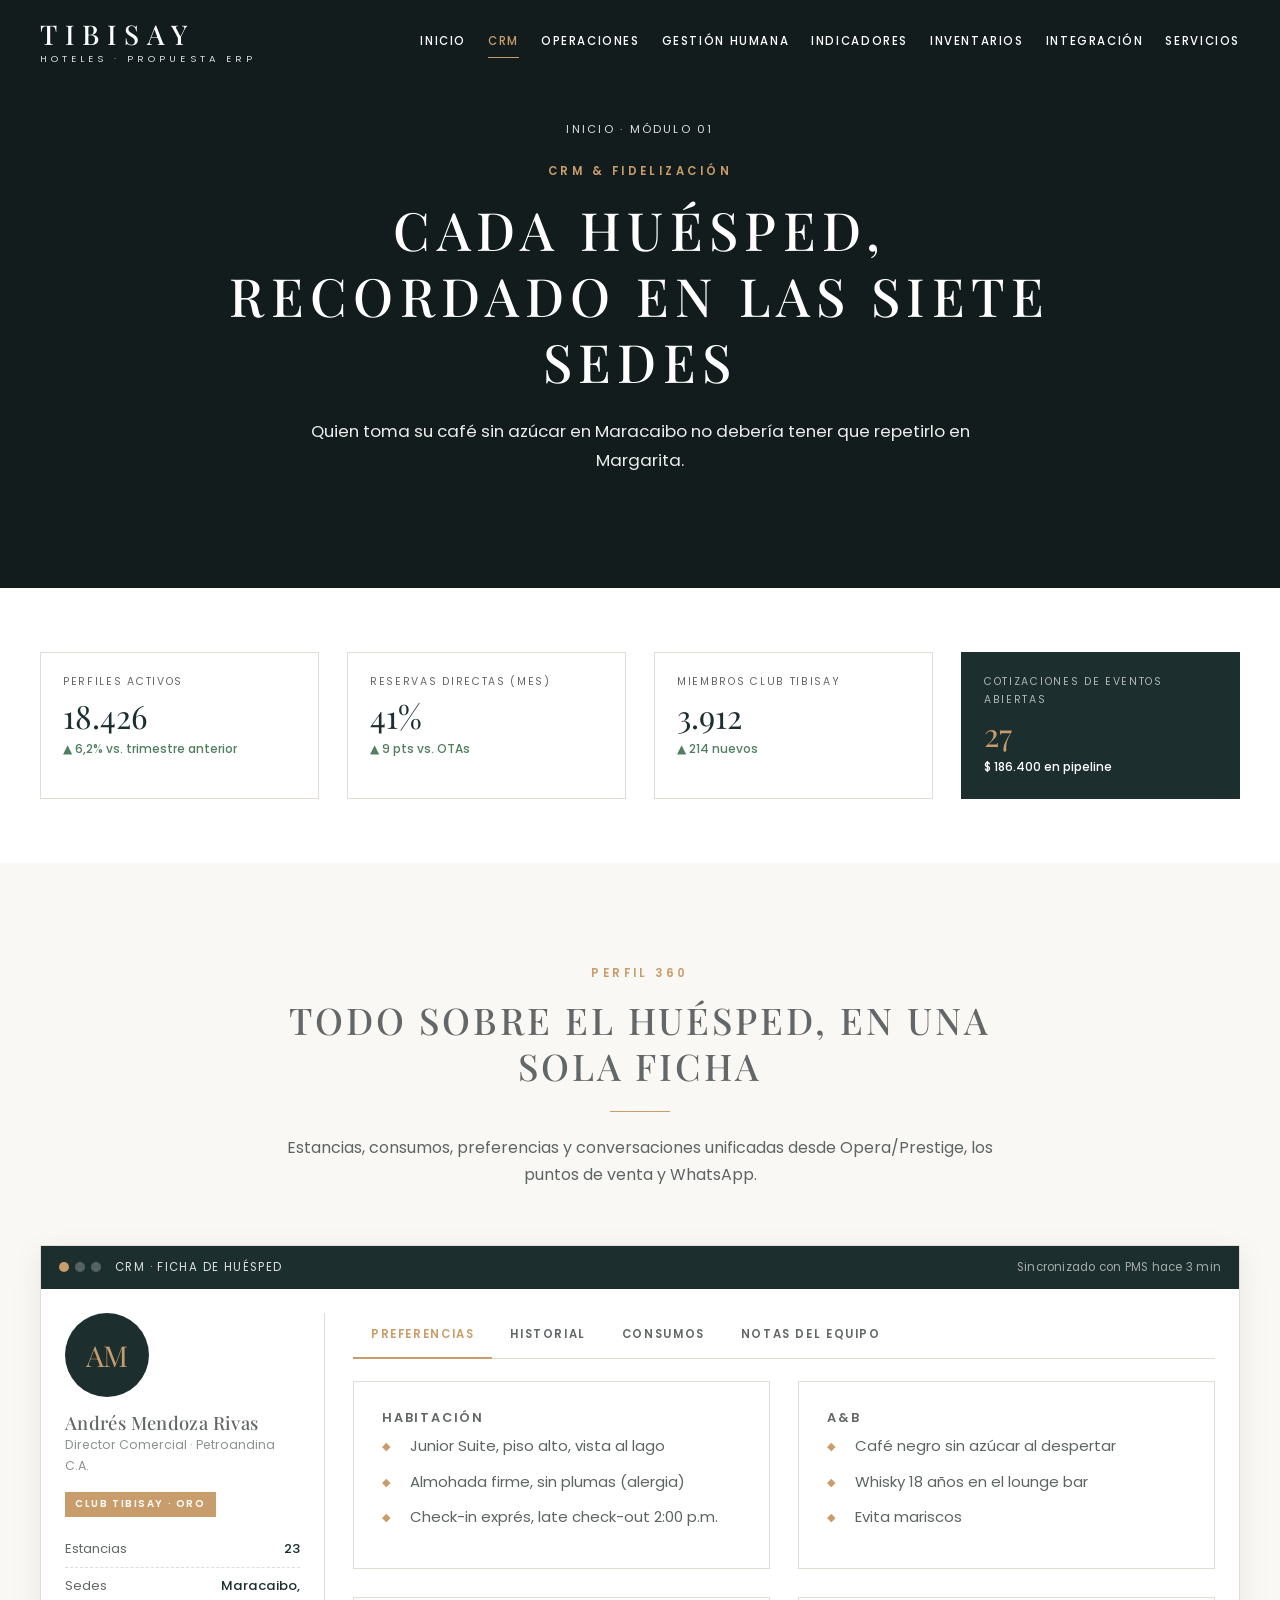
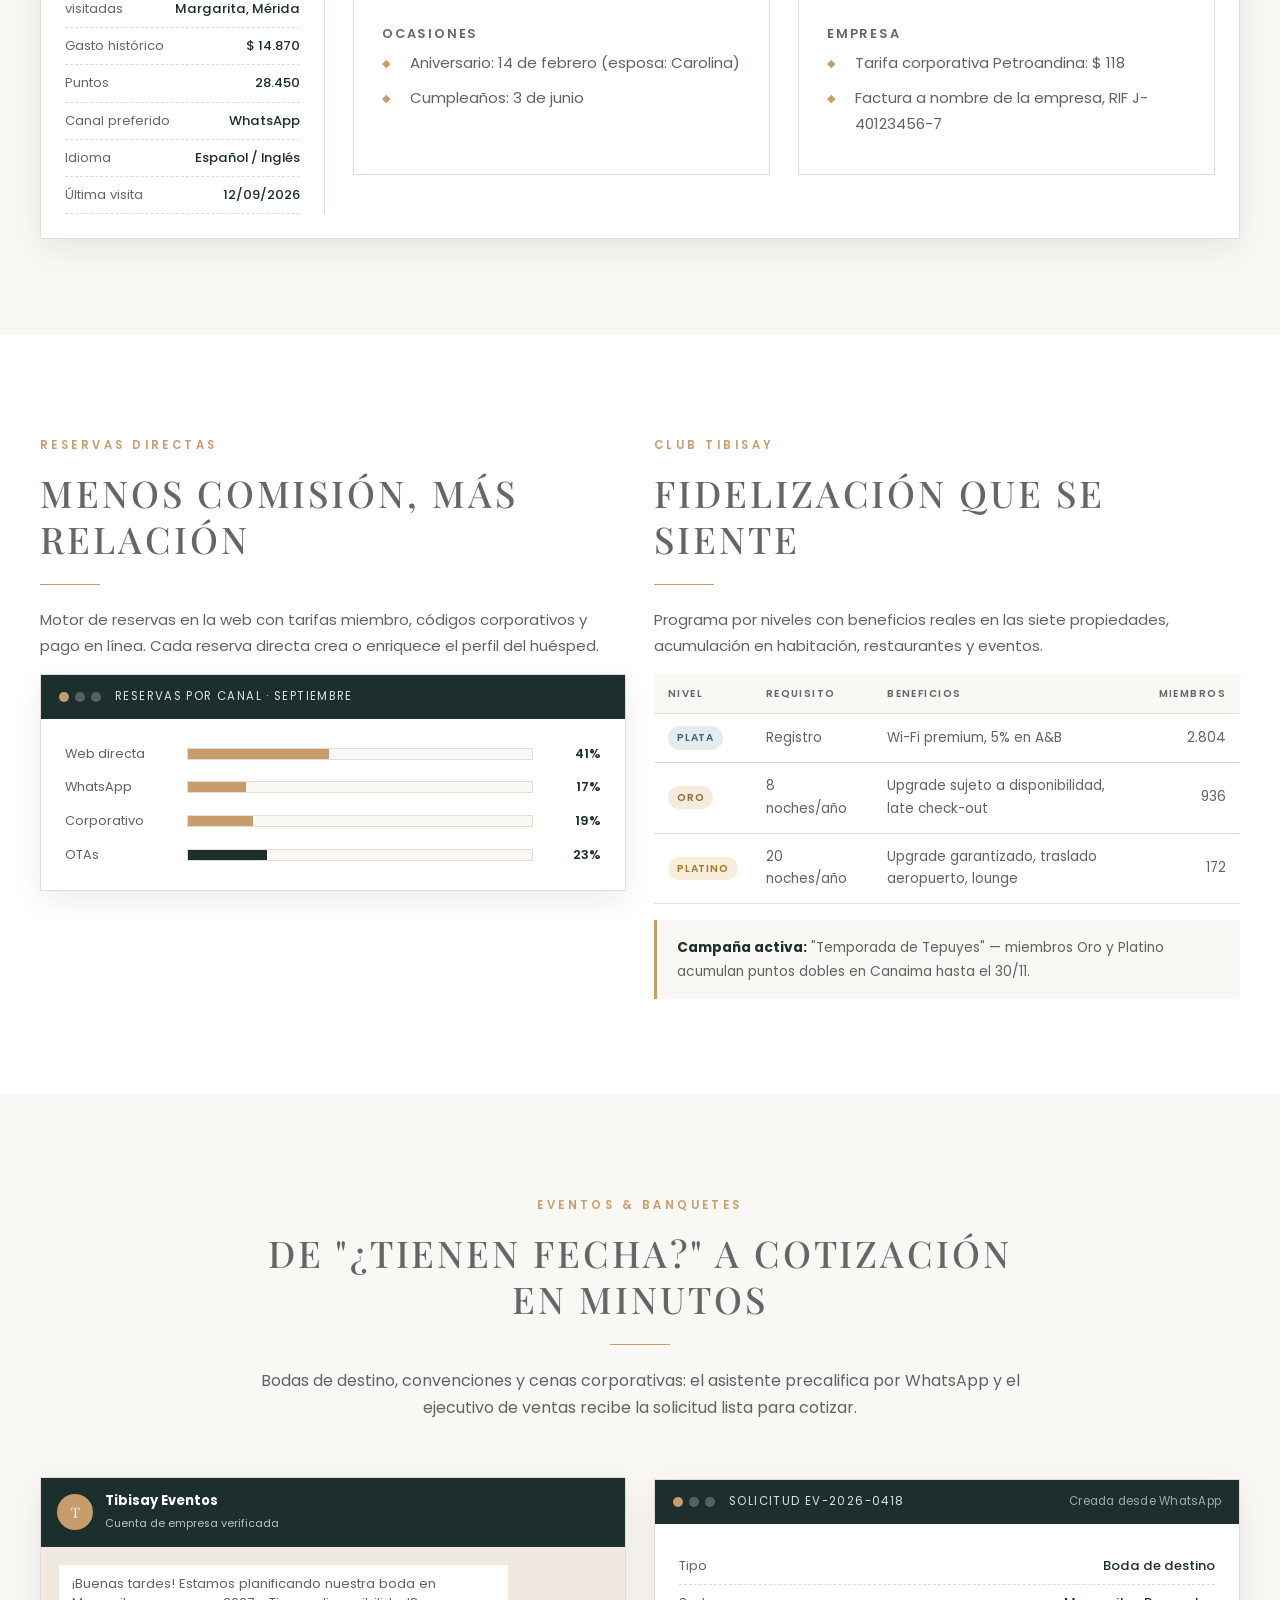
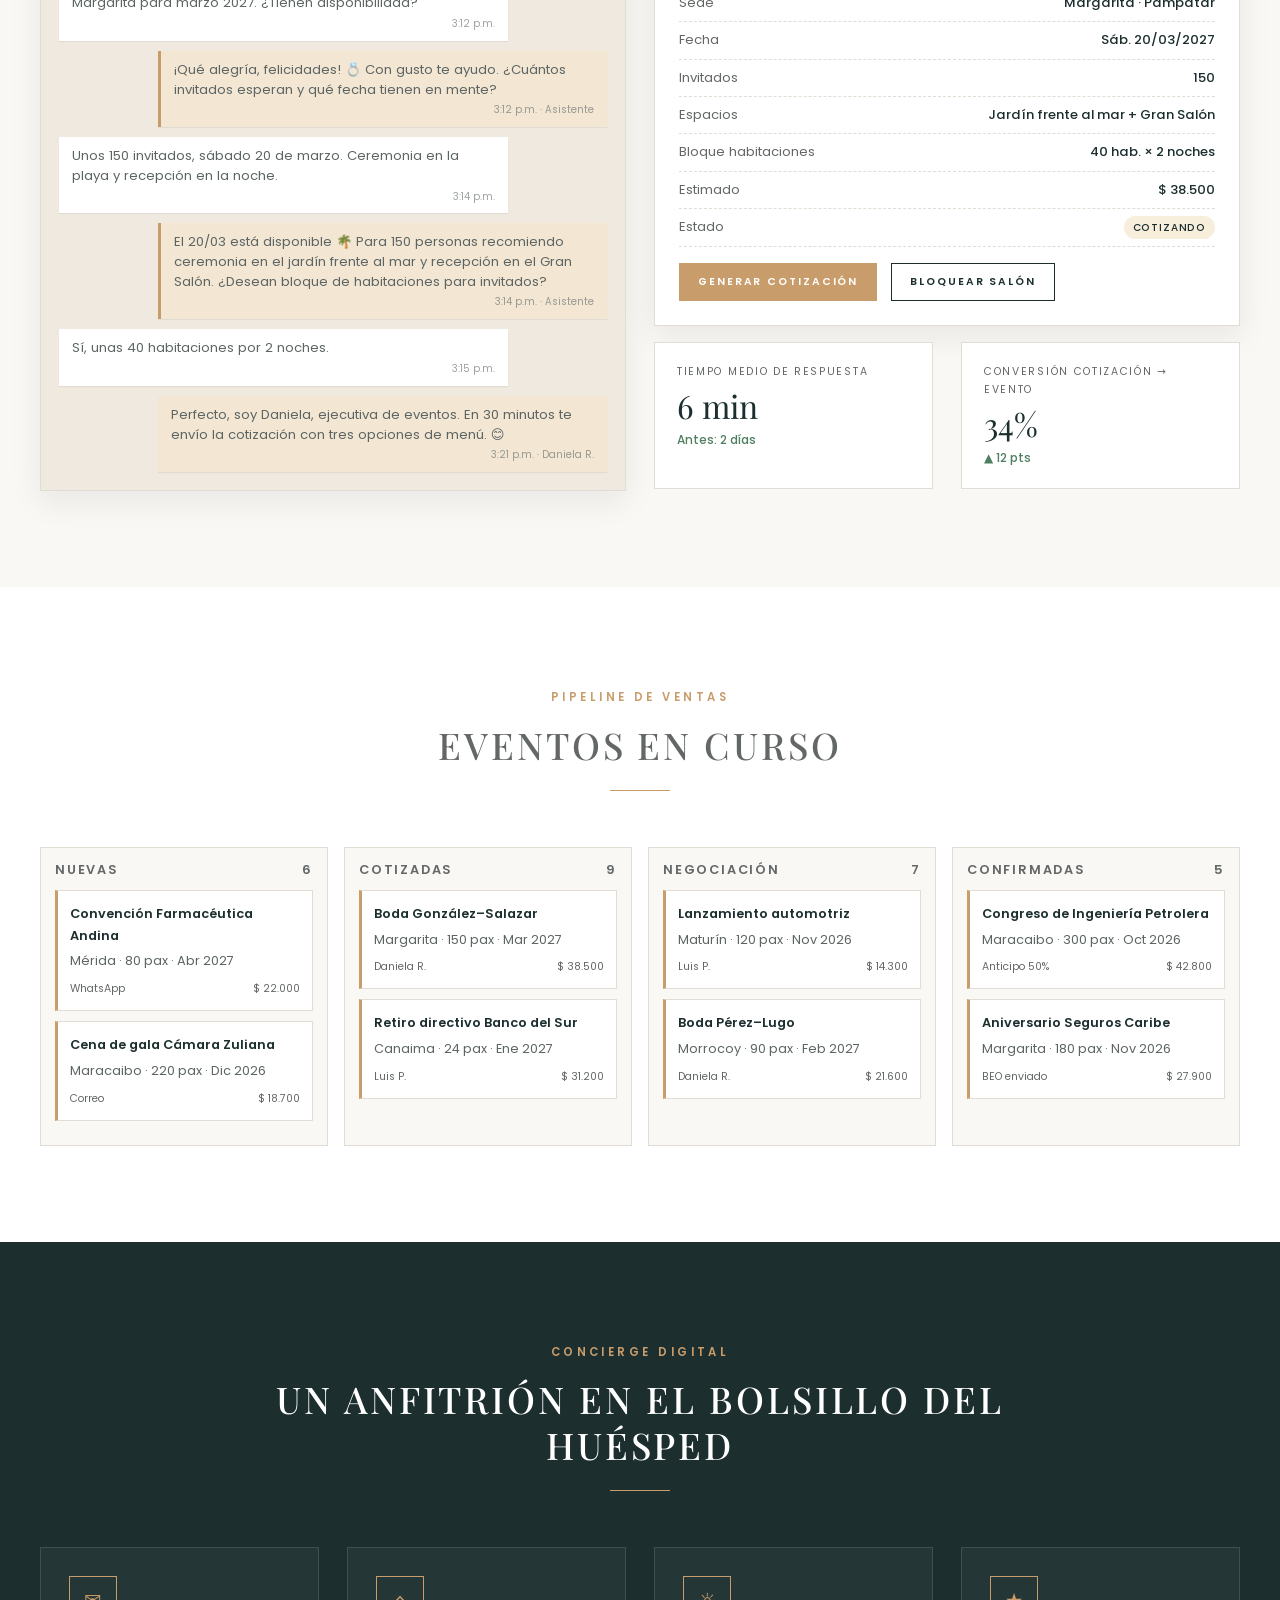
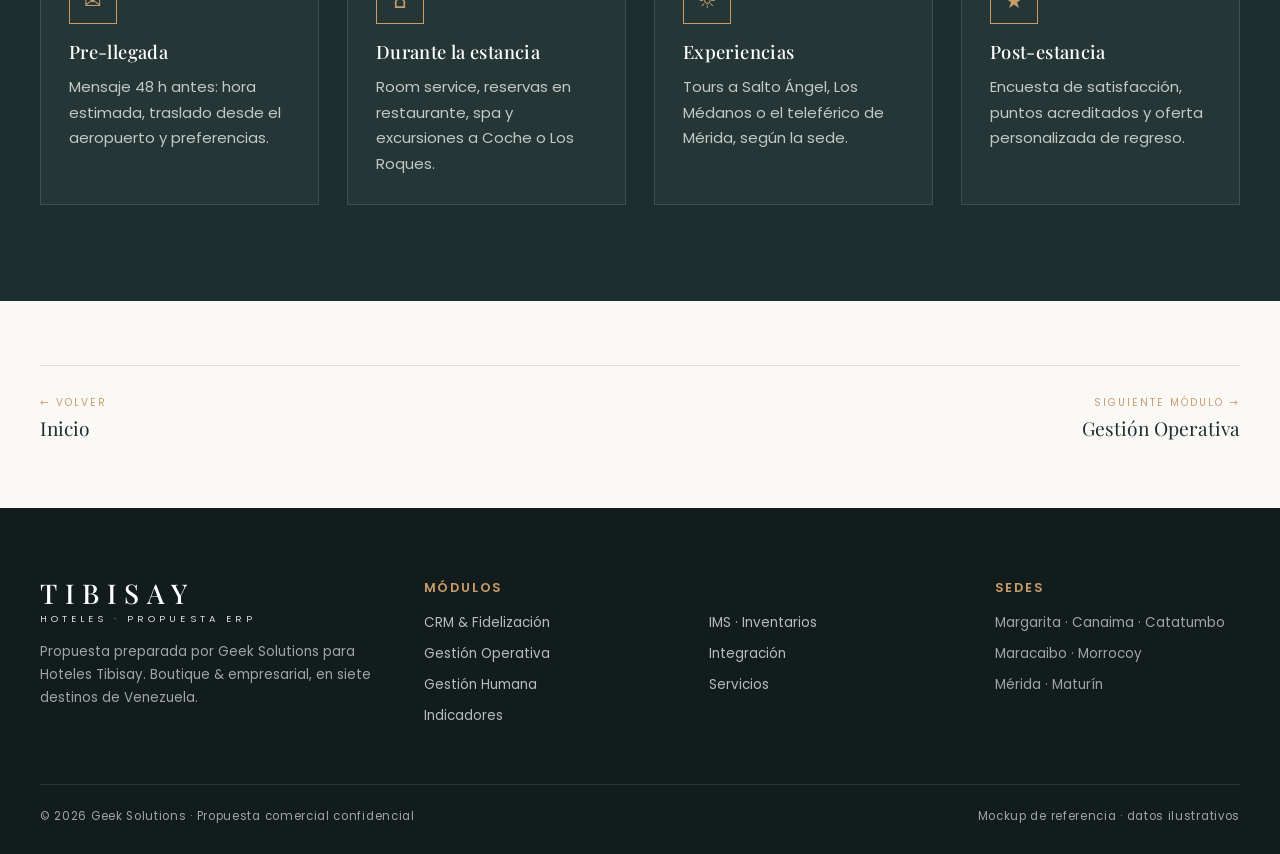
==== crm.html @ 4b33ba29 "Mockup base propuesta ERP Tibisay Co-Authored-By: Claude Opus 5.5 <noreply@anthropic.com> Claude-Ses" ====
<!DOCTYPE html>
<html lang="es">
<head>
  <meta charset="UTF-8">
  <meta name="viewport" content="width=device-width, initial-scale=1.0">
  <title>CRM &amp; Fidelización · Propuesta ERP Tibisay</title>
  <meta name="description" content="Módulo CRM: perfil 360 del huésped, reservas directas, Club Tibisay, concierge digital y cotización de eventos por WhatsApp.">
  <link rel="preconnect" href="https://fonts.googleapis.com">
  <link rel="preconnect" href="https://fonts.gstatic.com" crossorigin>
  <link href="https://fonts.googleapis.com/css2?family=Playfair+Display:wght@400;500;600&family=Poppins:wght@300;400;500;600&display=swap" rel="stylesheet">
  <link rel="stylesheet" href="css/estilos.css">
</head>
<body>

<!-- ============ HEADER (igual en todas las páginas) ============ -->
<header class="header">
  <div class="container">
    <a href="index.html" class="logo"><strong>TIBISAY</strong><span>Hoteles · Propuesta ERP</span></a>
    <nav class="nav" aria-label="Módulos">
      <a href="index.html">Inicio</a>
      <a href="crm.html">CRM</a>
      <a href="operaciones.html">Operaciones</a>
      <a href="rrhh.html">Gestión Humana</a>
      <a href="indicadores.html">Indicadores</a>
      <a href="inventarios.html">Inventarios</a>
      <a href="integracion.html">Integración</a>
      <a href="servicios.html">Servicios</a>
    </nav>
    <button class="menu-toggle" aria-label="Abrir menú" aria-expanded="false"><span></span><span></span><span></span></button>
  </div>
</header>

<!-- ============ HERO ============ -->
<section class="hero hero--page" style="background-image:url('https://images.unsplash.com/photo-1511795409834-ef04bbd61622?auto=format&fit=crop&w=2000&q=80')">
  <div class="hero__content">
    <div class="breadcrumb"><a href="index.html">Inicio</a> · Módulo 01</div>
    <span class="eyebrow">CRM &amp; Fidelización</span>
    <h1>Cada huésped, recordado en las siete sedes</h1>
    <p>Quien toma su café sin azúcar en Maracaibo no debería tener que repetirlo en Margarita.</p>
  </div>
</section>

<!-- ============ RESUMEN KPI ============ -->
<section class="section section--white section--tight">
  <div class="container grid grid-4">
    <div class="kpi"><div class="kpi__label">Perfiles activos</div><div class="kpi__value">18.426</div><div class="kpi__delta up">▲ 6,2% vs. trimestre anterior</div></div>
    <div class="kpi"><div class="kpi__label">Reservas directas (mes)</div><div class="kpi__value">41%</div><div class="kpi__delta up">▲ 9 pts vs. OTAs</div></div>
    <div class="kpi"><div class="kpi__label">Miembros Club Tibisay</div><div class="kpi__value">3.912</div><div class="kpi__delta up">▲ 214 nuevos</div></div>
    <div class="kpi kpi--dark"><div class="kpi__label">Cotizaciones de eventos abiertas</div><div class="kpi__value">27</div><div class="kpi__delta" style="color:#fff">$ 186.400 en pipeline</div></div>
  </div>
</section>

<!-- ============ PERFIL 360 ============ -->
<section class="section section--cream">
  <div class="container">
    <div class="section-head">
      <span class="eyebrow">Perfil 360</span>
      <h2>Todo sobre el huésped, en una sola ficha</h2>
      <hr class="divider">
      <p>Estancias, consumos, preferencias y conversaciones unificadas desde Opera/Prestige, los puntos de venta y WhatsApp.</p>
    </div>

    <div class="mock">
      <div class="mock__bar"><span class="mock__dots"><i></i><i></i><i></i></span> CRM · Ficha de huésped <span class="mock__meta">Sincronizado con PMS hace 3 min</span></div>
      <div class="mock__body profile">
        <aside class="profile__side">
          <div class="avatar">AM</div>
          <h3 class="mb-0">Andrés Mendoza Rivas</h3>
          <p class="small muted">Director Comercial · Petroandina C.A.</p>
          <span class="tag">Club Tibisay · Oro</span>
          <ul class="meta-list">
            <li><span>Estancias</span><span>23</span></li>
            <li><span>Sedes visitadas</span><span>Maracaibo, Margarita, Mérida</span></li>
            <li><span>Gasto histórico</span><span>$ 14.870</span></li>
            <li><span>Puntos</span><span>28.450</span></li>
            <li><span>Canal preferido</span><span>WhatsApp</span></li>
            <li><span>Idioma</span><span>Español / Inglés</span></li>
            <li><span>Última visita</span><span>12/09/2026</span></li>
          </ul>
        </aside>
        <div data-tabs>
          <div class="tabs">
            <button class="tab active" data-tab="pref">Preferencias</button>
            <button class="tab" data-tab="hist">Historial</button>
            <button class="tab" data-tab="consumo">Consumos</button>
            <button class="tab" data-tab="notas">Notas del equipo</button>
          </div>
          <div class="tab-panel active" data-panel="pref">
            <div class="grid grid-2">
              <div class="card"><h4>Habitación</h4><ul class="check-list mb-0"><li>Junior Suite, piso alto, vista al lago</li><li>Almohada firme, sin plumas (alergia)</li><li>Check-in exprés, late check-out 2:00 p.m.</li></ul></div>
              <div class="card"><h4>A&amp;B</h4><ul class="check-list mb-0"><li>Café negro sin azúcar al despertar</li><li>Whisky 18 años en el lounge bar</li><li>Evita mariscos</li></ul></div>
              <div class="card"><h4>Ocasiones</h4><ul class="check-list mb-0"><li>Aniversario: 14 de febrero (esposa: Carolina)</li><li>Cumpleaños: 3 de junio</li></ul></div>
              <div class="card"><h4>Empresa</h4><ul class="check-list mb-0"><li>Tarifa corporativa Petroandina: $ 118</li><li>Factura a nombre de la empresa, RIF J-40123456-7</li></ul></div>
            </div>
          </div>
          <div class="tab-panel" data-panel="hist">
            <ul class="timeline">
              <li><time>12/09/2026 · Maracaibo</time>3 noches, Junior Suite · Reunión de directorio en Sala Catatumbo · $ 612</li>
              <li><time>18/07/2026 · Margarita</time>5 noches, Suite Vista Mar con Carolina · Cena en restaurante · $ 1.940</li>
              <li><time>02/05/2026 · Mérida</time>2 noches, Superior · Conferencia regional · $ 348</li>
              <li><time>14/02/2026 · Margarita</time>Aniversario · Upgrade cortesía a Suite · Botella de espumante · $ 1.120</li>
            </ul>
          </div>
          <div class="tab-panel" data-panel="consumo">
            <div class="bars">
              <div class="bar"><span>Habitación</span><div class="bar__track"><div class="bar__fill" style="width:78%"></div></div><span class="bar__val">$ 9.840</span></div>
              <div class="bar"><span>Restaurante</span><div class="bar__track"><div class="bar__fill" style="width:32%"></div></div><span class="bar__val">$ 2.610</span></div>
              <div class="bar"><span>Lounge bar</span><div class="bar__track"><div class="bar__fill" style="width:18%"></div></div><span class="bar__val">$ 1.480</span></div>
              <div class="bar"><span>Eventos</span><div class="bar__track"><div class="bar__fill bar__fill--dark" style="width:11%"></div></div><span class="bar__val">$ 940</span></div>
            </div>
          </div>
          <div class="tab-panel" data-panel="notas">
            <div class="note mb-0"><strong>Recepción Maracaibo · M. Urdaneta:</strong> Prefiere que no lo llamen a la habitación; todo por WhatsApp. Suele llegar tarde desde el aeropuerto La Chinita.</div>
            <div class="note mt-1"><strong>A&amp;B Margarita · J. Marcano:</strong> Celebra aniversario en febrero. Ofrecer mesa en terraza con vista al mar.</div>
          </div>
        </div>
      </div>
    </div>
  </div>
</section>

<!-- ============ RESERVAS DIRECTAS + FIDELIZACIÓN ============ -->
<section class="section section--white">
  <div class="container grid grid-2">
    <div>
      <span class="eyebrow">Reservas directas</span>
      <h2>Menos comisión, más relación</h2>
      <hr class="divider" style="margin-left:0">
      <p>Motor de reservas en la web con tarifas miembro, códigos corporativos y pago en línea. Cada reserva directa crea o enriquece el perfil del huésped.</p>
      <div class="mock mt-1">
        <div class="mock__bar"><span class="mock__dots"><i></i><i></i><i></i></span> Reservas por canal · Septiembre</div>
        <div class="mock__body">
          <div class="bars">
            <div class="bar"><span>Web directa</span><div class="bar__track"><div class="bar__fill" style="width:41%"></div></div><span class="bar__val">41%</span></div>
            <div class="bar"><span>WhatsApp</span><div class="bar__track"><div class="bar__fill" style="width:17%"></div></div><span class="bar__val">17%</span></div>
            <div class="bar"><span>Corporativo</span><div class="bar__track"><div class="bar__fill" style="width:19%"></div></div><span class="bar__val">19%</span></div>
            <div class="bar"><span>OTAs</span><div class="bar__track"><div class="bar__fill bar__fill--dark" style="width:23%"></div></div><span class="bar__val">23%</span></div>
          </div>
        </div>
      </div>
    </div>
    <div>
      <span class="eyebrow">Club Tibisay</span>
      <h2>Fidelización que se siente</h2>
      <hr class="divider" style="margin-left:0">
      <p>Programa por niveles con beneficios reales en las siete propiedades, acumulación en habitación, restaurantes y eventos.</p>
      <div class="table-wrap mt-1">
        <table class="table">
          <thead><tr><th>Nivel</th><th>Requisito</th><th>Beneficios</th><th class="num">Miembros</th></tr></thead>
          <tbody>
            <tr><td><span class="badge badge--info">Plata</span></td><td>Registro</td><td>Wi-Fi premium, 5% en A&amp;B</td><td class="num">2.804</td></tr>
            <tr><td><span class="badge badge--gold">Oro</span></td><td>8 noches/año</td><td>Upgrade sujeto a disponibilidad, late check-out</td><td class="num">936</td></tr>
            <tr><td><span class="badge badge--warn">Platino</span></td><td>20 noches/año</td><td>Upgrade garantizado, traslado aeropuerto, lounge</td><td class="num">172</td></tr>
          </tbody>
        </table>
      </div>
      <div class="note mt-1"><strong>Campaña activa:</strong> "Temporada de Tepuyes" — miembros Oro y Platino acumulan puntos dobles en Canaima hasta el 30/11.</div>
    </div>
  </div>
</section>

<!-- ============ EVENTOS POR WHATSAPP ============ -->
<section class="section section--cream">
  <div class="container">
    <div class="section-head">
      <span class="eyebrow">Eventos &amp; banquetes</span>
      <h2>De "¿tienen fecha?" a cotización en minutos</h2>
      <hr class="divider">
      <p>Bodas de destino, convenciones y cenas corporativas: el asistente precalifica por WhatsApp y el ejecutivo de ventas recibe la solicitud lista para cotizar.</p>
    </div>
    <div class="grid grid-2 align-center">
      <div class="mock">
        <div class="chat__head"><div class="avatar">T</div><div><b>Tibisay Eventos</b><small>Cuenta de empresa verificada</small></div></div>
        <div class="chat">
          <div class="msg">¡Buenas tardes! Estamos planificando nuestra boda en Margarita para marzo 2027. ¿Tienen disponibilidad?<small>3:12 p.m.</small></div>
          <div class="msg msg--out msg--bot">¡Qué alegría, felicidades! 💍 Con gusto te ayudo. ¿Cuántos invitados esperan y qué fecha tienen en mente?<small>3:12 p.m. · Asistente</small></div>
          <div class="msg">Unos 150 invitados, sábado 20 de marzo. Ceremonia en la playa y recepción en la noche.<small>3:14 p.m.</small></div>
          <div class="msg msg--out msg--bot">El 20/03 está disponible 🌴 Para 150 personas recomiendo ceremonia en el jardín frente al mar y recepción en el Gran Salón. ¿Desean bloque de habitaciones para invitados?<small>3:14 p.m. · Asistente</small></div>
          <div class="msg">Sí, unas 40 habitaciones por 2 noches.<small>3:15 p.m.</small></div>
          <div class="msg msg--out">Perfecto, soy Daniela, ejecutiva de eventos. En 30 minutos te envío la cotización con tres opciones de menú. 😊<small>3:21 p.m. · Daniela R.</small></div>
        </div>
      </div>
      <div>
        <div class="mock">
          <div class="mock__bar"><span class="mock__dots"><i></i><i></i><i></i></span> Solicitud EV-2026-0418 <span class="mock__meta">Creada desde WhatsApp</span></div>
          <div class="mock__body">
            <ul class="meta-list mt-0">
              <li><span>Tipo</span><span>Boda de destino</span></li>
              <li><span>Sede</span><span>Margarita · Pampatar</span></li>
              <li><span>Fecha</span><span>Sáb. 20/03/2027</span></li>
              <li><span>Invitados</span><span>150</span></li>
              <li><span>Espacios</span><span>Jardín frente al mar + Gran Salón</span></li>
              <li><span>Bloque habitaciones</span><span>40 hab. × 2 noches</span></li>
              <li><span>Estimado</span><span>$ 38.500</span></li>
              <li><span>Estado</span><span><span class="badge badge--warn">Cotizando</span></span></li>
            </ul>
            <div class="btn-row mt-1"><span class="btn btn--sm">Generar cotización</span><span class="btn btn--sm btn--dark">Bloquear salón</span></div>
          </div>
        </div>
        <div class="grid grid-2 mt-1">
          <div class="kpi"><div class="kpi__label">Tiempo medio de respuesta</div><div class="kpi__value">6 min</div><div class="kpi__delta up">Antes: 2 días</div></div>
          <div class="kpi"><div class="kpi__label">Conversión cotización → evento</div><div class="kpi__value">34%</div><div class="kpi__delta up">▲ 12 pts</div></div>
        </div>
      </div>
    </div>
  </div>
</section>

<!-- ============ PIPELINE ============ -->
<section class="section section--white">
  <div class="container">
    <div class="section-head">
      <span class="eyebrow">Pipeline de ventas</span>
      <h2>Eventos en curso</h2>
      <hr class="divider">
    </div>
    <div class="kanban">
      <div class="kanban__col">
        <h4>Nuevas <span>6</span></h4>
        <div class="kanban__card"><strong>Convención Farmacéutica Andina</strong>Mérida · 80 pax · Abr 2027<small><span>WhatsApp</span><span>$ 22.000</span></small></div>
        <div class="kanban__card"><strong>Cena de gala Cámara Zuliana</strong>Maracaibo · 220 pax · Dic 2026<small><span>Correo</span><span>$ 18.700</span></small></div>
      </div>
      <div class="kanban__col">
        <h4>Cotizadas <span>9</span></h4>
        <div class="kanban__card"><strong>Boda González–Salazar</strong>Margarita · 150 pax · Mar 2027<small><span>Daniela R.</span><span>$ 38.500</span></small></div>
        <div class="kanban__card"><strong>Retiro directivo Banco del Sur</strong>Canaima · 24 pax · Ene 2027<small><span>Luis P.</span><span>$ 31.200</span></small></div>
      </div>
      <div class="kanban__col">
        <h4>Negociación <span>7</span></h4>
        <div class="kanban__card"><strong>Lanzamiento automotriz</strong>Maturín · 120 pax · Nov 2026<small><span>Luis P.</span><span>$ 14.300</span></small></div>
        <div class="kanban__card"><strong>Boda Pérez–Lugo</strong>Morrocoy · 90 pax · Feb 2027<small><span>Daniela R.</span><span>$ 21.600</span></small></div>
      </div>
      <div class="kanban__col">
        <h4>Confirmadas <span>5</span></h4>
        <div class="kanban__card"><strong>Congreso de Ingeniería Petrolera</strong>Maracaibo · 300 pax · Oct 2026<small><span>Anticipo 50%</span><span>$ 42.800</span></small></div>
        <div class="kanban__card"><strong>Aniversario Seguros Caribe</strong>Margarita · 180 pax · Nov 2026<small><span>BEO enviado</span><span>$ 27.900</span></small></div>
      </div>
    </div>
  </div>
</section>

<!-- ============ CONCIERGE DIGITAL ============ -->
<section class="section section--dark">
  <div class="container">
    <div class="section-head">
      <span class="eyebrow">Concierge digital</span>
      <h2>Un anfitrión en el bolsillo del huésped</h2>
      <hr class="divider">
    </div>
    <div class="grid grid-4">
      <div class="card"><div class="card__icon">✉</div><h3>Pre-llegada</h3><p>Mensaje 48 h antes: hora estimada, traslado desde el aeropuerto y preferencias.</p></div>
      <div class="card"><div class="card__icon">⌂</div><h3>Durante la estancia</h3><p>Room service, reservas en restaurante, spa y excursiones a Coche o Los Roques.</p></div>
      <div class="card"><div class="card__icon">☼</div><h3>Experiencias</h3><p>Tours a Salto Ángel, Los Médanos o el teleférico de Mérida, según la sede.</p></div>
      <div class="card"><div class="card__icon">★</div><h3>Post-estancia</h3><p>Encuesta de satisfacción, puntos acreditados y oferta personalizada de regreso.</p></div>
    </div>
  </div>
</section>

<section class="section section--tight">
  <div class="container module-nav">
    <a href="index.html"><small>← Volver</small>Inicio</a>
    <a href="operaciones.html"><small>Siguiente módulo →</small>Gestión Operativa</a>
  </div>
</section>

<!-- ============ FOOTER (igual en todas las páginas) ============ -->
<footer class="footer">
  <div class="container">
    <div class="footer__grid">
      <div>
        <a href="index.html" class="logo"><strong>TIBISAY</strong><span>Hoteles · Propuesta ERP</span></a>
        <p>Propuesta preparada por Geek Solutions para Hoteles Tibisay. Boutique &amp; empresarial, en siete destinos de Venezuela.</p>
      </div>
      <div>
        <h4>Módulos</h4>
        <ul>
          <li><a href="crm.html">CRM &amp; Fidelización</a></li>
          <li><a href="operaciones.html">Gestión Operativa</a></li>
          <li><a href="rrhh.html">Gestión Humana</a></li>
          <li><a href="indicadores.html">Indicadores</a></li>
        </ul>
      </div>
      <div>
        <h4>&nbsp;</h4>
        <ul>
          <li><a href="inventarios.html">IMS · Inventarios</a></li>
          <li><a href="integracion.html">Integración</a></li>
          <li><a href="servicios.html">Servicios</a></li>
        </ul>
      </div>
      <div>
        <h4>Sedes</h4>
        <ul>
          <li>Margarita · Canaima · Catatumbo</li>
          <li>Maracaibo · Morrocoy</li>
          <li>Mérida · Maturín</li>
        </ul>
      </div>
    </div>
    <div class="footer__bottom">
      <span>© 2026 Geek Solutions · Propuesta comercial confidencial</span>
      <span>Mockup de referencia · datos ilustrativos</span>
    </div>
  </div>
</footer>

<script src="js/main.js"></script>
</body>
</html>
---- css/estilos.css ----
/* ==========================================================================
   Propuesta ERP Tibisay Hoteles — estilos compartidos
   Look & feel basado en tibisayhoteles.com
   Para personalizar colores o tipografías, edita solo las variables de :root
   ========================================================================== */

:root {
  /* Paleta Tibisay */
  --dorado: #c99d6b;
  --dorado-hover: #b8925a;
  --dorado-apagado: #8f6b3a;
  --petroleo: #1c2e2e;
  --petroleo-oscuro: #121c1c;
  --texto: #5c6564;
  --titulos: #646768;
  --crema: #faf8f5;
  --fondo: #faf9f6;
  --navbar: #fff9f0;
  --borde: #e2ddd4;
  --blanco: #ffffff;

  /* Estados (tonos cálidos, coherentes con la paleta) */
  --ok: #4f7f5f;
  --ok-bg: #e7f0e9;
  --warn: #a8771f;
  --warn-bg: #f7eedc;
  --alerta: #a4483a;
  --alerta-bg: #f6e3df;
  --info: #3f6470;
  --info-bg: #e3edef;

  /* Tipografías */
  --f-cuerpo: "Poppins", system-ui, sans-serif;
  --f-titulo: "Playfair Display", Georgia, serif;

  --radio: 4px;
  --sombra: 0 10px 30px rgba(18, 28, 28, 0.08);
  --ancho: 1200px;
  --header-h: 84px;
}

*,
*::before,
*::after { box-sizing: border-box; }

html { scroll-behavior: smooth; }

body {
  margin: 0;
  font-family: var(--f-cuerpo);
  font-size: 15px;
  line-height: 1.7;
  color: var(--texto);
  background: var(--fondo);
  -webkit-font-smoothing: antialiased;
}

img { max-width: 100%; display: block; }
a { color: var(--dorado); text-decoration: none; transition: color .2s; }
a:hover { color: var(--dorado-hover); }

h1, h2, h3, h4 {
  color: var(--titulos);
  font-weight: 500;
  line-height: 1.25;
  margin: 0 0 .6em;
}
h1, h2 {
  font-family: var(--f-titulo);
  text-transform: uppercase;
  letter-spacing: .08em;
}
h2 { font-size: clamp(1.6rem, 3vw, 2.3rem); }
h3 { font-size: 1.15rem; font-family: var(--f-titulo); letter-spacing: .02em; }
h4 { font-size: .8rem; text-transform: uppercase; letter-spacing: .14em; font-weight: 600; }
p { margin: 0 0 1em; }

.container { width: min(var(--ancho), 100% - 40px); margin-inline: auto; }

/* --------------------------------------------------------------------------
   Header fijo: transparente sobre el hero, crema al hacer scroll
   -------------------------------------------------------------------------- */
.header {
  position: fixed;
  inset: 0 0 auto 0;
  z-index: 100;
  height: var(--header-h);
  display: flex;
  align-items: center;
  background: transparent;
  transition: background .35s, box-shadow .35s, height .35s;
}
.header.scrolled,
.header.nav-open {
  background: var(--navbar);
  box-shadow: 0 2px 20px rgba(18, 28, 28, .08);
  height: 70px;
}
.header .container { display: flex; align-items: center; justify-content: space-between; gap: 24px; }

.logo { display: flex; flex-direction: column; line-height: 1; color: var(--blanco); }
.logo strong {
  font-family: var(--f-titulo);
  font-size: 1.7rem;
  font-weight: 500;
  letter-spacing: .28em;
}
.logo span { font-size: .6rem; letter-spacing: .42em; text-transform: uppercase; margin-top: 6px; opacity: .85; }
.header.scrolled .logo,
.header.nav-open .logo { color: var(--petroleo); }
.logo:hover { color: var(--dorado); }

.nav { display: flex; align-items: center; gap: 22px; }
.nav a {
  color: var(--blanco);
  font-size: .72rem;
  font-weight: 500;
  letter-spacing: .14em;
  text-transform: uppercase;
  padding: 6px 0;
  border-bottom: 1px solid transparent;
}
.nav a:hover,
.nav a.active { color: var(--dorado); border-bottom-color: var(--dorado); }
.header.scrolled .nav a,
.header.nav-open .nav a { color: var(--petroleo); }
.header.scrolled .nav a:hover,
.header.scrolled .nav a.active { color: var(--dorado); }

.menu-toggle {
  display: none;
  background: none;
  border: 0;
  width: 40px;
  height: 40px;
  cursor: pointer;
  padding: 8px;
}
.menu-toggle span {
  display: block;
  height: 2px;
  background: var(--blanco);
  margin: 6px 0;
  transition: transform .3s, opacity .3s;
}
.header.scrolled .menu-toggle span,
.header.nav-open .menu-toggle span { background: var(--petroleo); }
.header.nav-open .menu-toggle span:nth-child(1) { transform: translateY(8px) rotate(45deg); }
.header.nav-open .menu-toggle span:nth-child(2) { opacity: 0; }
.header.nav-open .menu-toggle span:nth-child(3) { transform: translateY(-8px) rotate(-45deg); }

/* --------------------------------------------------------------------------
   Botones y etiquetas
   -------------------------------------------------------------------------- */
.btn {
  display: inline-block;
  background: var(--dorado);
  color: var(--blanco);
  font-family: var(--f-cuerpo);
  font-size: .75rem;
  font-weight: 600;
  letter-spacing: .18em;
  text-transform: uppercase;
  padding: 15px 34px;
  border: 1px solid var(--dorado);
  border-radius: 0;
  cursor: pointer;
  transition: background .25s, border-color .25s, color .25s;
}
.btn:hover { background: var(--dorado-hover); border-color: var(--dorado-hover); color: var(--blanco); }
.btn--outline { background: transparent; color: var(--blanco); border-color: var(--blanco); }
.btn--outline:hover { background: var(--blanco); color: var(--petroleo); border-color: var(--blanco); }
.btn--dark { background: transparent; color: var(--petroleo); border-color: var(--petroleo); }
.btn--dark:hover { background: var(--petroleo); color: var(--blanco); border-color: var(--petroleo); }
.btn--sm { padding: 9px 18px; font-size: .66rem; }
.btn-row { display: flex; flex-wrap: wrap; gap: 14px; }

.eyebrow {
  display: inline-block;
  color: var(--dorado);
  font-size: .72rem;
  font-weight: 600;
  letter-spacing: .3em;
  text-transform: uppercase;
  margin-bottom: 14px;
}

.tag {
  display: inline-block;
  background: var(--dorado);
  color: var(--blanco);
  font-size: .62rem;
  font-weight: 600;
  letter-spacing: .16em;
  text-transform: uppercase;
  padding: 4px 10px;
}
.tag--outline { background: transparent; color: var(--dorado); border: 1px solid var(--dorado); }

/* --------------------------------------------------------------------------
   Hero
   -------------------------------------------------------------------------- */
.hero {
  position: relative;
  min-height: 100vh;
  display: flex;
  align-items: center;
  justify-content: center;
  text-align: center;
  color: var(--blanco);
  background: var(--petroleo-oscuro) center / cover no-repeat;
  overflow: hidden;
}
.hero::before {
  content: "";
  position: absolute;
  inset: 0;
  background: linear-gradient(180deg, rgba(18,28,28,.55) 0%, rgba(18,28,28,.35) 45%, rgba(18,28,28,.75) 100%);
}
.hero__content { position: relative; max-width: 900px; padding: 120px 20px 80px; }
.hero h1 {
  color: var(--blanco);
  font-size: clamp(2.1rem, 5.4vw, 4.2rem);
  letter-spacing: .12em;
  margin-bottom: .45em;
}
.hero p { font-size: 1.05rem; max-width: 680px; margin: 0 auto 2em; opacity: .92; }
.hero .eyebrow { color: var(--dorado); }
.hero__scroll {
  position: absolute;
  bottom: 28px;
  left: 50%;
  transform: translateX(-50%);
  color: var(--blanco);
  font-size: .62rem;
  letter-spacing: .3em;
  text-transform: uppercase;
  opacity: .8;
}
.hero__scroll::after {
  content: "";
  display: block;
  width: 1px;
  height: 40px;
  background: var(--dorado);
  margin: 10px auto 0;
}

.hero--page { min-height: 62vh; }
.hero--page h1 { font-size: clamp(1.9rem, 4.4vw, 3.3rem); }
.breadcrumb { font-size: .7rem; letter-spacing: .2em; text-transform: uppercase; opacity: .85; margin-bottom: 18px; }
.breadcrumb a { color: var(--blanco); }
.breadcrumb a:hover { color: var(--dorado); }

/* --------------------------------------------------------------------------
   Secciones
   -------------------------------------------------------------------------- */
.section { padding: 96px 0; }
.section--cream { background: var(--crema); }
.section--white { background: var(--blanco); }
.section--dark { background: var(--petroleo); color: rgba(255,255,255,.78); }
.section--dark h2,
.section--dark h3 { color: var(--blanco); }
.section--tight { padding: 64px 0; }

.section-head { text-align: center; max-width: 760px; margin: 0 auto 56px; }
.section-head p { font-size: 1rem; }
.section-head--left { text-align: left; margin-left: 0; }
.divider { width: 60px; height: 1px; background: var(--dorado); margin: 18px auto 22px; border: 0; }
.section-head--left .divider { margin-left: 0; }

.grid { display: grid; gap: 28px; }
.grid-2 { grid-template-columns: repeat(2, 1fr); }
.grid-3 { grid-template-columns: repeat(3, 1fr); }
.grid-4 { grid-template-columns: repeat(4, 1fr); }
.grid-5 { grid-template-columns: repeat(5, 1fr); }
.span-2 { grid-column: span 2; }
.grid > *,
.split > *,
.profile > * { min-width: 0; }
.align-center { align-items: center; }

/* --------------------------------------------------------------------------
   Tarjetas con foto y degradado inferior
   -------------------------------------------------------------------------- */
.card-photo {
  position: relative;
  display: block;
  min-height: 380px;
  overflow: hidden;
  color: var(--blanco);
  background: var(--petroleo) center / cover no-repeat;
}
.card-photo::before {
  content: "";
  position: absolute;
  inset: 0;
  background: inherit;
  background-size: cover;
  transition: transform .8s ease;
}
.card-photo::after {
  content: "";
  position: absolute;
  inset: 0;
  background: linear-gradient(180deg, rgba(18,28,28,0) 30%, rgba(18,28,28,.9) 100%);
}
.card-photo:hover::before { transform: scale(1.06); }
.card-photo__body { position: absolute; left: 0; right: 0; bottom: 0; z-index: 1; padding: 28px; }
.card-photo__body h3 {
  color: var(--blanco);
  font-size: 1.35rem;
  text-transform: uppercase;
  letter-spacing: .08em;
  margin: 12px 0 8px;
}
.card-photo__body p { font-size: .88rem; opacity: .88; margin: 0 0 14px; }
.card-photo__num {
  position: absolute;
  top: 22px;
  right: 26px;
  z-index: 1;
  font-family: var(--f-titulo);
  font-size: 2.4rem;
  color: rgba(255,255,255,.35);
}
.link-more {
  font-size: .68rem;
  font-weight: 600;
  letter-spacing: .2em;
  text-transform: uppercase;
  color: var(--dorado);
}
.card-photo:hover .link-more { color: var(--blanco); }

/* Tarjeta simple */
.card {
  background: var(--blanco);
  border: 1px solid var(--borde);
  padding: 28px;
  transition: box-shadow .3s, transform .3s;
}
.card:hover { box-shadow: var(--sombra); }
.card--link:hover { transform: translateY(-3px); }
.card h3 { margin-top: 6px; }
.card p:last-child { margin-bottom: 0; }
.card__icon {
  width: 48px;
  height: 48px;
  display: grid;
  place-items: center;
  border: 1px solid var(--dorado);
  color: var(--dorado);
  font-size: 1.3rem;
  margin-bottom: 16px;
}
.section--dark .card { background: rgba(255,255,255,.04); border-color: rgba(255,255,255,.12); }
.section--dark .card p { color: rgba(255,255,255,.72); }

/* Split imagen + texto */
.split { display: grid; grid-template-columns: 1fr 1fr; gap: 64px; align-items: center; }
.split__img { min-height: 460px; background: center / cover no-repeat; position: relative; }
.split__img::after {
  content: "";
  position: absolute;
  inset: 22px -22px -22px 22px;
  border: 1px solid var(--dorado);
  z-index: -1;
}
.split__img-wrap { position: relative; z-index: 0; }

.check-list { list-style: none; padding: 0; margin: 0 0 1.5em; }
.check-list li { position: relative; padding-left: 28px; margin-bottom: 10px; }
.check-list li::before { content: "◆"; position: absolute; left: 0; top: 0; color: var(--dorado); font-size: .7rem; line-height: 2.4; }

/* Cifras */
.stats { display: grid; grid-template-columns: repeat(4, 1fr); gap: 28px; text-align: center; }
.stat strong {
  display: block;
  font-family: var(--f-titulo);
  font-size: 2.8rem;
  font-weight: 500;
  color: var(--dorado);
  line-height: 1.1;
}
.stat span { font-size: .72rem; letter-spacing: .2em; text-transform: uppercase; }

/* --------------------------------------------------------------------------
   Ventana de sistema (mock de la aplicación)
   -------------------------------------------------------------------------- */
.mock {
  background: var(--blanco);
  border: 1px solid var(--borde);
  box-shadow: var(--sombra);
  overflow: hidden;
}
.mock__bar {
  display: flex;
  align-items: center;
  gap: 14px;
  padding: 12px 18px;
  background: var(--petroleo);
  color: rgba(255,255,255,.85);
  font-size: .72rem;
  letter-spacing: .12em;
  text-transform: uppercase;
}
.mock__dots { display: flex; gap: 6px; }
.mock__dots i { width: 10px; height: 10px; border-radius: 50%; background: rgba(255,255,255,.25); }
.mock__dots i:first-child { background: var(--dorado); }
.mock__bar .mock__meta { margin-left: auto; opacity: .7; text-transform: none; letter-spacing: .02em; }
.mock__body { padding: 24px; }
.mock__toolbar {
  display: flex;
  flex-wrap: wrap;
  gap: 10px;
  align-items: center;
  justify-content: space-between;
  margin-bottom: 18px;
}
.mock__search {
  flex: 1;
  min-width: 200px;
  border: 1px solid var(--borde);
  background: var(--crema);
  padding: 9px 14px;
  font: inherit;
  font-size: .82rem;
  color: var(--texto);
}
.chips { display: flex; flex-wrap: wrap; gap: 6px; }
.chip {
  font-size: .68rem;
  letter-spacing: .08em;
  text-transform: uppercase;
  border: 1px solid var(--borde);
  padding: 5px 12px;
  background: var(--blanco);
  color: var(--texto);
  cursor: pointer;
}
.chip.active,
.chip:hover { background: var(--dorado); border-color: var(--dorado); color: var(--blanco); }

/* Pestañas */
.tabs { display: flex; flex-wrap: wrap; border-bottom: 1px solid var(--borde); margin-bottom: 22px; }
.tab {
  background: none;
  border: 0;
  border-bottom: 2px solid transparent;
  padding: 12px 18px;
  font: inherit;
  font-size: .72rem;
  font-weight: 600;
  letter-spacing: .14em;
  text-transform: uppercase;
  color: var(--titulos);
  cursor: pointer;
  margin-bottom: -1px;
}
.tab:hover { color: var(--dorado); }
.tab.active { color: var(--dorado); border-bottom-color: var(--dorado); }
.tab-panel { display: none; }
.tab-panel.active { display: block; }

/* --------------------------------------------------------------------------
   KPIs
   -------------------------------------------------------------------------- */
.kpi { background: var(--blanco); border: 1px solid var(--borde); padding: 20px 22px; }
.kpi__label { font-size: .66rem; letter-spacing: .16em; text-transform: uppercase; color: var(--titulos); }
.kpi__value {
  font-family: var(--f-titulo);
  font-size: 2rem;
  color: var(--petroleo);
  line-height: 1.2;
  margin: 6px 0 4px;
}
.kpi__delta { font-size: .75rem; font-weight: 500; }
.up { color: var(--ok); }
.down { color: var(--alerta); }
.kpi--dark { background: var(--petroleo); border-color: var(--petroleo); }
.kpi--dark .kpi__label { color: rgba(255,255,255,.65); }
.kpi--dark .kpi__value { color: var(--dorado); }

/* --------------------------------------------------------------------------
   Tablas y badges
   -------------------------------------------------------------------------- */
.table-wrap { overflow-x: auto; }
.table { width: 100%; border-collapse: collapse; font-size: .84rem; }
.table th {
  text-align: left;
  font-size: .64rem;
  font-weight: 600;
  letter-spacing: .14em;
  text-transform: uppercase;
  color: var(--titulos);
  background: var(--crema);
  padding: 11px 14px;
  border-bottom: 1px solid var(--borde);
  white-space: nowrap;
}
.table td { padding: 12px 14px; border-bottom: 1px solid var(--borde); vertical-align: middle; }
.table tr:hover td { background: #fdfbf7; }
.table .num { text-align: right; font-variant-numeric: tabular-nums; white-space: nowrap; }
.table strong { color: var(--petroleo); font-weight: 600; }

.badge {
  display: inline-block;
  font-size: .64rem;
  font-weight: 600;
  letter-spacing: .08em;
  text-transform: uppercase;
  padding: 3px 9px;
  border-radius: 20px;
  white-space: nowrap;
}
.badge--ok { background: var(--ok-bg); color: var(--ok); }
.badge--warn { background: var(--warn-bg); color: var(--warn); }
.badge--alerta { background: var(--alerta-bg); color: var(--alerta); }
.badge--info { background: var(--info-bg); color: var(--info); }
.badge--gold { background: #f5ebdd; color: var(--dorado-apagado); }

/* --------------------------------------------------------------------------
   Gráficas simples (CSS)
   -------------------------------------------------------------------------- */
.bars { display: flex; flex-direction: column; gap: 12px; }
.bar { display: grid; grid-template-columns: 110px 1fr 56px; gap: 12px; align-items: center; font-size: .8rem; }
.bar__track { height: 12px; background: var(--crema); border: 1px solid var(--borde); }
.bar__fill { height: 100%; background: var(--dorado); }
.bar__fill--dark { background: var(--petroleo); }
.bar__val { text-align: right; font-weight: 600; color: var(--petroleo); font-variant-numeric: tabular-nums; }

.progress { height: 6px; background: var(--crema); border: 1px solid var(--borde); margin-top: 8px; }
.progress > span { display: block; height: 100%; background: var(--dorado); }

.cols-chart {
  display: flex;
  align-items: flex-end;
  gap: 10px;
  height: 200px;
  padding-top: 10px;
  border-bottom: 1px solid var(--borde);
}
.cols-chart__col { flex: 1; display: flex; flex-direction: column; align-items: center; justify-content: flex-end; height: 100%; }
.cols-chart__col span { width: 100%; max-width: 38px; background: var(--dorado); transition: background .2s; }
.cols-chart__col span.alt { background: var(--petroleo); }
.cols-chart__col:hover span { background: var(--dorado-hover); }
.cols-chart__labels { display: flex; gap: 10px; font-size: .66rem; letter-spacing: .06em; text-transform: uppercase; margin-top: 8px; }
.cols-chart__labels span { flex: 1; text-align: center; }

.legend { display: flex; flex-wrap: wrap; gap: 16px; font-size: .72rem; margin-top: 14px; }
.legend i { display: inline-block; width: 10px; height: 10px; margin-right: 6px; background: var(--dorado); vertical-align: middle; }
.legend i.alt { background: var(--petroleo); }
.legend i.soft { background: var(--borde); }

.donut { width: 160px; height: 160px; border-radius: 50%; display: grid; place-items: center; margin: 0 auto; }
.donut::after {
  content: attr(data-label);
  width: 110px;
  height: 110px;
  border-radius: 50%;
  background: var(--blanco);
  display: grid;
  place-items: center;
  font-family: var(--f-titulo);
  font-size: 1.6rem;
  color: var(--petroleo);
}

/* --------------------------------------------------------------------------
   Componentes específicos
   -------------------------------------------------------------------------- */

/* Perfil de huésped */
.profile { display: grid; grid-template-columns: 260px 1fr; gap: 28px; }
.profile__side { border-right: 1px solid var(--borde); padding-right: 24px; }
.avatar {
  width: 84px;
  height: 84px;
  border-radius: 50%;
  display: grid;
  place-items: center;
  background: var(--petroleo);
  color: var(--dorado);
  font-family: var(--f-titulo);
  font-size: 1.8rem;
  margin-bottom: 14px;
}
.meta-list { list-style: none; padding: 0; margin: 14px 0 0; font-size: .82rem; }
.meta-list li { display: flex; justify-content: space-between; gap: 10px; padding: 7px 0; border-bottom: 1px dashed var(--borde); }
.meta-list li span:first-child { color: var(--titulos); }
.meta-list li span:last-child { color: var(--petroleo); font-weight: 500; text-align: right; }

.timeline { list-style: none; padding: 0; margin: 0; border-left: 1px solid var(--borde); }
.timeline li { position: relative; padding: 0 0 18px 22px; font-size: .84rem; }
.timeline li::before {
  content: "";
  position: absolute;
  left: -5px;
  top: 7px;
  width: 9px;
  height: 9px;
  border-radius: 50%;
  background: var(--dorado);
}
.timeline time { display: block; font-size: .68rem; letter-spacing: .1em; text-transform: uppercase; color: var(--dorado-apagado); }

/* Chat WhatsApp */
.chat {
  background: #efe9df;
  padding: 18px;
  display: flex;
  flex-direction: column;
  gap: 10px;
  min-height: 100%;
}
.chat__head {
  display: flex;
  align-items: center;
  gap: 12px;
  background: var(--petroleo);
  color: var(--blanco);
  padding: 12px 16px;
  font-size: .82rem;
}
.chat__head b { display: block; }
.chat__head small { opacity: .7; }
.chat__head .avatar { width: 36px; height: 36px; font-size: .9rem; margin: 0; background: var(--dorado); color: var(--blanco); }
.msg {
  max-width: 82%;
  padding: 9px 13px;
  font-size: .82rem;
  line-height: 1.5;
  background: var(--blanco);
  box-shadow: 0 1px 1px rgba(0,0,0,.06);
}
.msg small { display: block; text-align: right; font-size: .62rem; opacity: .6; margin-top: 4px; }
.msg--out { align-self: flex-end; background: #f3e6d3; }
.msg--bot { border-left: 3px solid var(--dorado); }

/* Kanban */
.kanban { display: grid; grid-template-columns: repeat(4, 1fr); gap: 16px; }
.kanban__col { background: var(--crema); border: 1px solid var(--borde); padding: 14px; }
.kanban__col h4 { display: flex; justify-content: space-between; margin-bottom: 12px; }
.kanban__card { background: var(--blanco); border: 1px solid var(--borde); border-left: 3px solid var(--dorado); padding: 12px; margin-bottom: 10px; font-size: .8rem; }
.kanban__card strong { display: block; color: var(--petroleo); font-weight: 600; margin-bottom: 4px; }
.kanban__card small { display: flex; justify-content: space-between; gap: 8px; color: var(--titulos); margin-top: 8px; }

/* Habitaciones */
.rooms { display: grid; grid-template-columns: repeat(auto-fill, minmax(74px, 1fr)); gap: 8px; }
.room {
  border: 1px solid var(--borde);
  padding: 8px;
  text-align: center;
  font-size: .72rem;
  background: var(--blanco);
}
.room b { display: block; font-size: .95rem; color: var(--petroleo); }
.room--limpia { background: var(--ok-bg); border-color: #c7dccb; }
.room--sucia { background: var(--alerta-bg); border-color: #e7c3bb; }
.room--ocupada { background: var(--info-bg); border-color: #c4d6da; }
.room--inspeccion { background: var(--warn-bg); border-color: #ead7ae; }
.room--fuera { background: #e9e6e1; border-color: #d4cfc6; color: #8a8a8a; }

/* Flujo de pasos */
.flow { display: grid; grid-auto-flow: column; grid-auto-columns: 1fr; gap: 0; counter-reset: paso; }
.flow__step { position: relative; text-align: center; padding: 0 16px; }
.flow__step::before {
  counter-increment: paso;
  content: counter(paso, decimal-leading-zero);
  display: grid;
  place-items: center;
  width: 58px;
  height: 58px;
  margin: 0 auto 16px;
  border: 1px solid var(--dorado);
  border-radius: 50%;
  background: var(--blanco);
  font-family: var(--f-titulo);
  font-size: 1.2rem;
  color: var(--dorado);
  position: relative;
  z-index: 1;
}
.flow__step::after {
  content: "";
  position: absolute;
  top: 29px;
  left: 50%;
  width: 100%;
  height: 1px;
  background: var(--dorado);
}
.flow__step:last-child::after { display: none; }
.flow__step h4 { color: var(--petroleo); margin-bottom: 6px; }
.flow__step p { font-size: .82rem; }
.section--dark .flow__step::before { background: var(--petroleo); }
.section--dark .flow__step h4 { color: var(--blanco); }

/* Diagrama de integración */
.diagram { display: grid; grid-template-columns: 1fr auto 1fr auto 1fr; gap: 18px; align-items: center; }
.node { background: var(--blanco); border: 1px solid var(--borde); padding: 22px; text-align: center; }
.node h4 { color: var(--petroleo); }
.node ul { list-style: none; padding: 0; margin: 10px 0 0; font-size: .8rem; }
.node li { padding: 5px 0; border-top: 1px dashed var(--borde); }
.node--core { background: var(--petroleo); border-color: var(--petroleo); color: rgba(255,255,255,.8); }
.node--core h4 { color: var(--dorado); }
.node--core li { border-top-color: rgba(255,255,255,.14); }
.arrow { color: var(--dorado); font-size: 1.8rem; text-align: center; }

/* Diferenciales */
.diff-table td:nth-child(2),
.diff-table td:nth-child(3) { text-align: center; }
.yes { color: var(--ok); font-weight: 600; }
.no { color: #b0aaa0; }

/* Nota / aviso */
.note {
  border-left: 3px solid var(--dorado);
  background: var(--crema);
  padding: 16px 20px;
  font-size: .86rem;
}
.note strong { color: var(--petroleo); }

/* CTA */
.cta {
  position: relative;
  padding: 110px 0;
  text-align: center;
  color: var(--blanco);
  background: var(--petroleo) center / cover no-repeat;
}
.cta::before { content: ""; position: absolute; inset: 0; background: rgba(18,28,28,.72); }
.cta .container { position: relative; max-width: 760px; }
.cta h2 { color: var(--blanco); }

/* Navegación entre módulos */
.module-nav { display: flex; justify-content: space-between; gap: 20px; border-top: 1px solid var(--borde); padding-top: 28px; }
.module-nav a { display: flex; flex-direction: column; font-family: var(--f-titulo); font-size: 1.2rem; color: var(--petroleo); }
.module-nav a small { font-family: var(--f-cuerpo); font-size: .64rem; letter-spacing: .2em; text-transform: uppercase; color: var(--dorado); }
.module-nav a:hover { color: var(--dorado); }
.module-nav a:last-child { text-align: right; }

/* --------------------------------------------------------------------------
   Footer
   -------------------------------------------------------------------------- */
.footer { background: var(--petroleo-oscuro); color: rgba(255,255,255,.6); padding: 72px 0 28px; font-size: .84rem; }
.footer__grid { display: grid; grid-template-columns: 1.4fr 1fr 1fr 1fr; gap: 40px; }
.footer .logo { color: var(--blanco); margin-bottom: 18px; }
.footer h4 { color: var(--dorado); margin-bottom: 16px; }
.footer ul { list-style: none; padding: 0; margin: 0; }
.footer li { margin-bottom: 8px; }
.footer a { color: rgba(255,255,255,.7); }
.footer a:hover { color: var(--dorado); }
.footer__bottom {
  margin-top: 48px;
  padding-top: 22px;
  border-top: 1px solid rgba(255,255,255,.1);
  display: flex;
  flex-wrap: wrap;
  justify-content: space-between;
  gap: 12px;
  font-size: .72rem;
  letter-spacing: .06em;
}

/* Utilidades */
.mt-0 { margin-top: 0; }
.mt-1 { margin-top: 16px; }
.mt-2 { margin-top: 32px; }
.mt-3 { margin-top: 56px; }
.mb-0 { margin-bottom: 0; }
.small { font-size: .78rem; }
.muted { color: #8b9291; }
.gold { color: var(--dorado); }
.text-center { text-align: center; }
.flex-between { display: flex; justify-content: space-between; align-items: center; gap: 12px; flex-wrap: wrap; }

/* --------------------------------------------------------------------------
   Responsive
   -------------------------------------------------------------------------- */
@media (max-width: 1100px) {
  .nav { gap: 14px; }
  .nav a { font-size: .64rem; letter-spacing: .1em; }
  .grid-5 { grid-template-columns: repeat(3, 1fr); }
}

@media (max-width: 960px) {
  :root { --header-h: 70px; }
  .menu-toggle { display: block; }
  .nav {
    position: fixed;
    top: 70px;
    left: 0;
    right: 0;
    flex-direction: column;
    align-items: stretch;
    gap: 0;
    background: var(--navbar);
    padding: 10px 20px 24px;
    box-shadow: 0 12px 20px rgba(18,28,28,.1);
    transform: translateY(-120%);
    opacity: 0;
    pointer-events: none;
    transition: transform .35s, opacity .35s;
  }
  .header.nav-open .nav { transform: none; opacity: 1; pointer-events: auto; }
  .nav a { color: var(--petroleo); font-size: .78rem; padding: 12px 0; border-bottom: 1px solid var(--borde); }

  .grid-3, .grid-4, .grid-5 { grid-template-columns: repeat(2, 1fr); }
  .split { grid-template-columns: 1fr; gap: 48px; }
  .split__img { min-height: 320px; }
  .stats { grid-template-columns: repeat(2, 1fr); }
  .profile { grid-template-columns: 1fr; }
  .profile__side { border-right: 0; border-bottom: 1px solid var(--borde); padding: 0 0 20px; }
  .kanban { grid-template-columns: repeat(2, 1fr); }
  .diagram { grid-template-columns: 1fr; }
  .arrow { transform: rotate(90deg); }
  .footer__grid { grid-template-columns: 1fr 1fr; }
  .flow { grid-auto-flow: row; gap: 28px; }
  .flow__step::after { display: none; }
}

@media (max-width: 640px) {
  body { font-size: 14px; }
  .section { padding: 64px 0; }
  .grid-2, .grid-3, .grid-4, .grid-5 { grid-template-columns: 1fr; }
  .span-2 { grid-column: auto; }
  .kanban { grid-template-columns: 1fr; }
  .footer__grid { grid-template-columns: 1fr; }
  .card-photo { min-height: 320px; }
  .bar { grid-template-columns: 84px 1fr 48px; }
  .mock__body { padding: 16px; }
  .split__img::after { display: none; }
  .module-nav { flex-direction: column; }
  .module-nav a:last-child { text-align: left; }
}
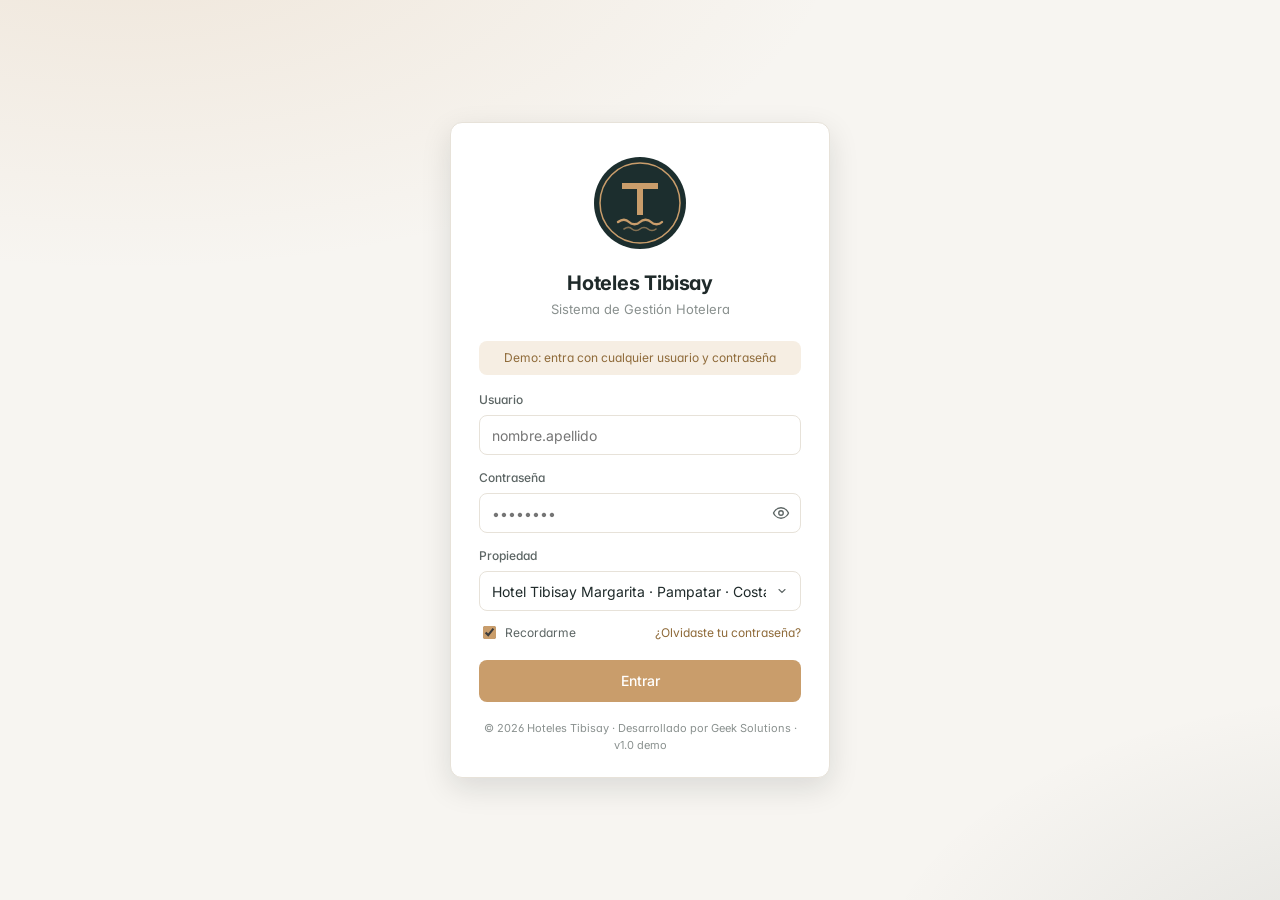
==== commit 501e60b6: "Rediseño: mockup como sistema real con login (UI estilo apps Sigo + paleta Tibisay) Co-Authored-By: " ====
--- a/crm.html
+++ b/crm.html
@@ -3,307 +3,191 @@
 <head>
   <meta charset="UTF-8">
   <meta name="viewport" content="width=device-width, initial-scale=1.0">
-  <title>CRM &amp; Fidelización · Propuesta ERP Tibisay</title>
-  <meta name="description" content="Módulo CRM: perfil 360 del huésped, reservas directas, Club Tibisay, concierge digital y cotización de eventos por WhatsApp.">
+  <title>CRM &amp; Huéspedes · Tibisay ERP</title>
   <link rel="preconnect" href="https://fonts.googleapis.com">
   <link rel="preconnect" href="https://fonts.gstatic.com" crossorigin>
-  <link href="https://fonts.googleapis.com/css2?family=Playfair+Display:wght@400;500;600&family=Poppins:wght@300;400;500;600&display=swap" rel="stylesheet">
-  <link rel="stylesheet" href="css/estilos.css">
+  <link href="https://fonts.googleapis.com/css2?family=Inter:wght@400;500;600;700&display=swap" rel="stylesheet">
+  <link rel="stylesheet" href="css/app.css">
 </head>
-<body>
+<body class="app">
+<!-- El sidebar y la barra superior los genera js/app.js -->
+<div class="main-wrap">
+<main class="content">
+<div class="page-head">
+  <div>
+    <div class="crumbs"><a href="dashboard.html">Inicio</a> / CRM &amp; Huéspedes</div>
+    <h1>CRM &amp; Huéspedes <span class="scope-pill" data-prop-name></span></h1>
+    <p>Perfil 360 unificado desde Opera/Prestige, puntos de venta y WhatsApp.</p>
+  </div>
+  <div class="actions">
+    <a class="btn btn-ghost" href="#" data-toast="Importando perfiles desde el PMS (demo)" data-icon="refresh">Sincronizar PMS</a>
+    <a class="btn btn-primary" href="#" data-toast="Nuevo huésped (demo)" data-icon="plus">Nuevo huésped</a>
+  </div>
+</div>
 
-<!-- ============ HEADER (igual en todas las páginas) ============ -->
-<header class="header">
-  <div class="container">
-    <a href="index.html" class="logo"><strong>TIBISAY</strong><span>Hoteles · Propuesta ERP</span></a>
-    <nav class="nav" aria-label="Módulos">
-      <a href="index.html">Inicio</a>
-      <a href="crm.html">CRM</a>
-      <a href="operaciones.html">Operaciones</a>
-      <a href="rrhh.html">Gestión Humana</a>
-      <a href="indicadores.html">Indicadores</a>
-      <a href="inventarios.html">Inventarios</a>
-      <a href="integracion.html">Integración</a>
-      <a href="servicios.html">Servicios</a>
-    </nav>
-    <button class="menu-toggle" aria-label="Abrir menú" aria-expanded="false"><span></span><span></span><span></span></button>
+<div class="grid g-4">
+  <div class="card kpi"><div class="kpi-top"><span class="kpi-label">Perfiles activos</span><span class="kpi-ico" data-icon="users"></span></div><div class="kpi-value">18.426</div><div class="kpi-sub"><span class="delta up">▲ 6,2%</span>vs. trimestre anterior</div></div>
+  <div class="card kpi"><div class="kpi-top"><span class="kpi-label">Reservas directas</span><span class="kpi-ico" data-icon="calendar"></span></div><div class="kpi-value">41%</div><div class="kpi-sub"><span class="delta up">▲ 9 pts</span>vs. OTAs</div></div>
+  <div class="card kpi"><div class="kpi-top"><span class="kpi-label">Miembros Club Tibisay</span><span class="kpi-ico" data-icon="star"></span></div><div class="kpi-value">3.912</div><div class="kpi-sub"><span class="delta up">+214</span>este mes</div></div>
+  <div class="card kpi dark"><div class="kpi-top"><span class="kpi-label">Eventos en pipeline</span><span class="kpi-ico" data-icon="chat"></span></div><div class="kpi-value">$ 186.400</div><div class="kpi-sub">27 cotizaciones abiertas</div></div>
+</div>
+
+<section class="card mt" data-tabs>
+  <div class="tabs">
+    <button class="tab active" data-tab="huespedes">Huéspedes 360</button>
+    <button class="tab" data-tab="club">Club Tibisay</button>
+    <button class="tab" data-tab="eventos">Eventos &amp; banquetes <span class="badge nodot b-gold">27</span></button>
   </div>
-</header>
 
-<!-- ============ HERO ============ -->
-<section class="hero hero--page" style="background-image:url('https://images.unsplash.com/photo-1511795409834-ef04bbd61622?auto=format&fit=crop&w=2000&q=80')">
-  <div class="hero__content">
-    <div class="breadcrumb"><a href="index.html">Inicio</a> · Módulo 01</div>
-    <span class="eyebrow">CRM &amp; Fidelización</span>
-    <h1>Cada huésped, recordado en las siete sedes</h1>
-    <p>Quien toma su café sin azúcar en Maracaibo no debería tener que repetirlo en Margarita.</p>
+  <!-- ============ HUÉSPEDES ============ -->
+  <div class="tab-panel active" data-panel="huespedes">
+    <div class="grid g-2-1" style="gap:0">
+      <div style="border-right:1px solid var(--border)">
+        <div class="toolbar">
+          <div class="search"><span data-icon="search"></span><input class="input" type="search" placeholder="Filtrar huéspedes…" oninput="this.closest('.tab-panel').querySelectorAll('tbody tr').forEach(function(r){r.hidden=r.textContent.toLowerCase().indexOf(event.target.value.toLowerCase())<0})"></div>
+          <select class="select select-sm" style="width:auto"><option>Todos los segmentos</option><option>Corporativo</option><option>Placer</option><option>Eventos / bodas</option></select>
+          <span class="small muted" style="margin-left:auto">Clic en un huésped para ver su ficha</span>
+        </div>
+        <div class="table-wrap"><table class="table" data-searchable id="guestTable">
+          <thead><tr><th>Huésped</th><th>Segmento</th><th>Club</th><th class="num">Estancias</th><th class="num">Gasto hist.</th><th>Última visita</th></tr></thead>
+          <tbody>
+            <tr data-sede="maracaibo" data-g="0" style="cursor:pointer"><td><div class="cell-user"><span class="avatar avatar-sm">AM</span><div class="strong">Andrés Mendoza Rivas<span class="sub">Petroandina C.A.</span></div></div></td><td>Corporativo</td><td><span class="badge b-gold">Oro</span></td><td class="num">23</td><td class="num">$ 14.870</td><td>12/09/2026 · Maracaibo</td></tr>
+            <tr data-sede="margarita" data-g="1" style="cursor:pointer"><td><div class="cell-user"><span class="avatar avatar-sm avatar-gold">VR</span><div class="strong">Valentina Rojas<span class="sub">Caracas</span></div></div></td><td>Placer</td><td><span class="badge b-teal">Platino</span></td><td class="num">31</td><td class="num">$ 22.410</td><td>En casa · Margarita</td></tr>
+            <tr data-sede="margarita" data-g="2" style="cursor:pointer"><td><div class="cell-user"><span class="avatar avatar-sm">RH</span><div class="strong">Robert &amp; Linda Hayes<span class="sub">Houston, EE. UU.</span></div></div></td><td>Placer</td><td><span class="badge b-gold">Oro</span></td><td class="num">9</td><td class="num">$ 11.320</td><td>Llega hoy · Margarita</td></tr>
+            <tr data-sede="canaima" data-g="3" style="cursor:pointer"><td><div class="cell-user"><span class="avatar avatar-sm avatar-gold">MP</span><div class="strong">Mariana Pérez Lugo<span class="sub">Valencia</span></div></div></td><td>Eventos / bodas</td><td><span class="badge b-info">Plata</span></td><td class="num">3</td><td class="num">$ 2.940</td><td>04/08/2026 · Canaima</td></tr>
+            <tr data-sede="merida" data-g="4" style="cursor:pointer"><td><div class="cell-user"><span class="avatar avatar-sm">JR</span><div class="strong">José Rafael Briceño<span class="sub">Laboratorios Leti</span></div></div></td><td>Corporativo</td><td><span class="badge b-info">Plata</span></td><td class="num">7</td><td class="num">$ 3.180</td><td>21/09/2026 · Mérida</td></tr>
+            <tr data-sede="morrocoy" data-g="5" style="cursor:pointer"><td><div class="cell-user"><span class="avatar avatar-sm avatar-gold">CG</span><div class="strong">Carolina González<span class="sub">Barquisimeto</span></div></div></td><td>Placer</td><td><span class="badge b-gold">Oro</span></td><td class="num">12</td><td class="num">$ 6.750</td><td>30/08/2026 · Morrocoy</td></tr>
+            <tr data-sede="maturin" data-g="6" style="cursor:pointer"><td><div class="cell-user"><span class="avatar avatar-sm">PV</span><div class="strong">Pedro Villarroel<span class="sub">Servicios Petroleros Orinoco</span></div></div></td><td>Corporativo</td><td><span class="badge b-muted">—</span></td><td class="num">15</td><td class="num">$ 4.310</td><td>26/09/2026 · Maturín</td></tr>
+            <tr data-sede="catatumbo" data-g="7" style="cursor:pointer"><td><div class="cell-user"><span class="avatar avatar-sm avatar-gold">LU</span><div class="strong">Luisa Urdaneta<span class="sub">Ganadera Sur del Lago</span></div></div></td><td>Corporativo</td><td><span class="badge b-info">Plata</span></td><td class="num">6</td><td class="num">$ 1.870</td><td>18/09/2026 · Catatumbo</td></tr>
+          </tbody>
+        </table></div>
+        <div class="pager"><span>Mostrando 8 de 18.426 perfiles</span><span>‹ 1 2 3 … 2.304 ›</span></div>
+      </div>
+      <aside class="card-b" id="guestCard"></aside>
+    </div>
   </div>
-</section>
 
-<!-- ============ RESUMEN KPI ============ -->
-<section class="section section--white section--tight">
-  <div class="container grid grid-4">
-    <div class="kpi"><div class="kpi__label">Perfiles activos</div><div class="kpi__value">18.426</div><div class="kpi__delta up">▲ 6,2% vs. trimestre anterior</div></div>
-    <div class="kpi"><div class="kpi__label">Reservas directas (mes)</div><div class="kpi__value">41%</div><div class="kpi__delta up">▲ 9 pts vs. OTAs</div></div>
-    <div class="kpi"><div class="kpi__label">Miembros Club Tibisay</div><div class="kpi__value">3.912</div><div class="kpi__delta up">▲ 214 nuevos</div></div>
-    <div class="kpi kpi--dark"><div class="kpi__label">Cotizaciones de eventos abiertas</div><div class="kpi__value">27</div><div class="kpi__delta" style="color:#fff">$ 186.400 en pipeline</div></div>
+  <!-- ============ CLUB ============ -->
+  <div class="tab-panel" data-panel="club">
+    <div class="card-b">
+      <div class="grid g-3">
+        <div class="card kpi"><div class="kpi-top"><span class="kpi-label">Plata</span><span class="badge b-info">Registro</span></div><div class="kpi-value">2.804</div><div class="kpi-sub">Wi-Fi premium · 5% en A&amp;B</div></div>
+        <div class="card kpi"><div class="kpi-top"><span class="kpi-label">Oro</span><span class="badge b-gold">8 noches/año</span></div><div class="kpi-value">936</div><div class="kpi-sub">Upgrade sujeto a disponibilidad · late check-out</div></div>
+        <div class="card kpi dark"><div class="kpi-top"><span class="kpi-label">Platino</span><span class="badge b-teal">20 noches/año</span></div><div class="kpi-value">172</div><div class="kpi-sub">Upgrade garantizado · traslado · lounge</div></div>
+      </div>
+    </div>
+    <div class="table-wrap"><table class="table" data-searchable>
+      <thead><tr><th>Campaña</th><th>Segmento</th><th>Canal</th><th class="num">Enviados</th><th class="num">Apertura</th><th class="num">Reservas</th><th class="num">Ingreso</th><th>Estado</th></tr></thead>
+      <tbody>
+        <tr data-sede="canaima"><td class="strong">Temporada de Tepuyes · puntos dobles</td><td>Oro + Platino</td><td>WhatsApp</td><td class="num">1.108</td><td class="num">71%</td><td class="num">64</td><td class="num">$ 38.200</td><td><span class="badge b-ok">Activa</span></td></tr>
+        <tr data-sede="margarita"><td class="strong">Aniversarios de octubre</td><td>Parejas con fecha registrada</td><td>WhatsApp + correo</td><td class="num">286</td><td class="num">64%</td><td class="num">31</td><td class="num">$ 21.700</td><td><span class="badge b-ok">Activa</span></td></tr>
+        <tr data-sede="maracaibo"><td class="strong">Tarifa corporativa 2027</td><td>Empresas Zulia</td><td>Correo</td><td class="num">142</td><td class="num">48%</td><td class="num">12</td><td class="num">Convenios</td><td><span class="badge b-info">Programada</span></td></tr>
+        <tr data-sede="morrocoy"><td class="strong">Carnaval en Morrocoy · preventa</td><td>Plata</td><td>WhatsApp</td><td class="num">2.340</td><td class="num">—</td><td class="num">—</td><td class="num">—</td><td><span class="badge b-muted">Borrador</span></td></tr>
+      </tbody>
+    </table></div>
   </div>
-</section>
 
-<!-- ============ PERFIL 360 ============ -->
-<section class="section section--cream">
-  <div class="container">
-    <div class="section-head">
-      <span class="eyebrow">Perfil 360</span>
-      <h2>Todo sobre el huésped, en una sola ficha</h2>
-      <hr class="divider">
-      <p>Estancias, consumos, preferencias y conversaciones unificadas desde Opera/Prestige, los puntos de venta y WhatsApp.</p>
-    </div>
+  <!-- ============ EVENTOS ============ -->
+  <div class="tab-panel" data-panel="eventos">
+    <div class="card-b">
+      <div class="kanban">
+        <div class="kcol"><div class="kcol-h">Nuevas <span class="badge nodot b-muted">6</span></div>
+          <div class="kcard" data-sede="merida"><b>Convención Farmacéutica Andina</b>Mérida · 80 pax · abr 2027<div class="between"><span>WhatsApp</span><span>$ 22.000</span></div></div>
+          <div class="kcard" data-sede="maracaibo"><b>Cena de gala Cámara Zuliana</b>Maracaibo · 220 pax · dic 2026<div class="between"><span>Correo</span><span>$ 18.700</span></div></div>
+        </div>
+        <div class="kcol"><div class="kcol-h">Cotizadas <span class="badge nodot b-muted">9</span></div>
+          <div class="kcard" data-sede="margarita" style="border-color:var(--gold)"><b>Boda González–Salazar</b>Margarita · 150 pax · mar 2027<div class="between"><span>Daniela R.</span><span>$ 31.140</span></div></div>
+          <div class="kcard" data-sede="canaima"><b>Retiro directivo Banco del Sur</b>Canaima · 24 pax · ene 2027<div class="between"><span>Luis P.</span><span>$ 31.200</span></div></div>
+        </div>
+        <div class="kcol"><div class="kcol-h">Negociación <span class="badge nodot b-muted">7</span></div>
+          <div class="kcard" data-sede="maturin"><b>Lanzamiento automotriz</b>Maturín · 120 pax · nov 2026<div class="between"><span>Luis P.</span><span>$ 14.300</span></div></div>
+          <div class="kcard" data-sede="morrocoy"><b>Boda Pérez–Lugo</b>Morrocoy · 90 pax · feb 2027<div class="between"><span>Daniela R.</span><span>$ 21.600</span></div></div>
+        </div>
+        <div class="kcol"><div class="kcol-h">Confirmadas <span class="badge nodot b-ok">5</span></div>
+          <div class="kcard" data-sede="maracaibo"><b>Congreso Ingeniería Petrolera</b>Maracaibo · 300 pax · oct 2026<div class="between"><span>Anticipo 50%</span><span>$ 42.800</span></div></div>
+          <div class="kcard" data-sede="margarita"><b>Aniversario Seguros Caribe</b>Margarita · 180 pax · nov 2026<div class="between"><span>BEO enviado</span><span>$ 27.900</span></div></div>
+        </div>
+      </div>
 
-    <div class="mock">
-      <div class="mock__bar"><span class="mock__dots"><i></i><i></i><i></i></span> CRM · Ficha de huésped <span class="mock__meta">Sincronizado con PMS hace 3 min</span></div>
-      <div class="mock__body profile">
-        <aside class="profile__side">
-          <div class="avatar">AM</div>
-          <h3 class="mb-0">Andrés Mendoza Rivas</h3>
-          <p class="small muted">Director Comercial · Petroandina C.A.</p>
-          <span class="tag">Club Tibisay · Oro</span>
-          <ul class="meta-list">
-            <li><span>Estancias</span><span>23</span></li>
-            <li><span>Sedes visitadas</span><span>Maracaibo, Margarita, Mérida</span></li>
-            <li><span>Gasto histórico</span><span>$ 14.870</span></li>
-            <li><span>Puntos</span><span>28.450</span></li>
-            <li><span>Canal preferido</span><span>WhatsApp</span></li>
-            <li><span>Idioma</span><span>Español / Inglés</span></li>
-            <li><span>Última visita</span><span>12/09/2026</span></li>
-          </ul>
-        </aside>
-        <div data-tabs>
-          <div class="tabs">
-            <button class="tab active" data-tab="pref">Preferencias</button>
-            <button class="tab" data-tab="hist">Historial</button>
-            <button class="tab" data-tab="consumo">Consumos</button>
-            <button class="tab" data-tab="notas">Notas del equipo</button>
+      <div class="grid g-2 mt-lg">
+        <div class="card" style="overflow:hidden">
+          <div class="chat-h"><span class="avatar avatar-sm" style="background:var(--gold);color:#fff">T</span><div><b>Tibisay Eventos · WhatsApp Business</b><small>Conversación con Mariana González · +58 414-•••-2231</small></div></div>
+          <div class="chat">
+            <div class="msg">¡Buenas tardes! Queremos casarnos en Margarita en marzo 2027. ¿Tienen disponibilidad?<small>3:12 p.m.</small></div>
+            <div class="msg out">¡Felicidades! 💍 ¿Cuántos invitados esperan y qué fecha tienen en mente?<small>3:12 p.m. · Asistente</small></div>
+            <div class="msg">Unos 150, sábado 20 de marzo. Ceremonia en la playa y recepción en la noche.<small>3:14 p.m.</small></div>
+            <div class="msg out">El 20/03 está disponible 🌴 Recomiendo jardín frente al mar + Gran Salón. ¿Desean bloque de habitaciones?<small>3:14 p.m. · Asistente</small></div>
+            <div class="msg">Sí, unas 40 habitaciones por 2 noches.<small>3:15 p.m.</small></div>
+            <div class="msg out">Soy Daniela, ejecutiva de eventos. Te adjunto la cotización con 3 opciones de menú 📄<small>3:21 p.m. · Daniela R.</small></div>
           </div>
-          <div class="tab-panel active" data-panel="pref">
-            <div class="grid grid-2">
-              <div class="card"><h4>Habitación</h4><ul class="check-list mb-0"><li>Junior Suite, piso alto, vista al lago</li><li>Almohada firme, sin plumas (alergia)</li><li>Check-in exprés, late check-out 2:00 p.m.</li></ul></div>
-              <div class="card"><h4>A&amp;B</h4><ul class="check-list mb-0"><li>Café negro sin azúcar al despertar</li><li>Whisky 18 años en el lounge bar</li><li>Evita mariscos</li></ul></div>
-              <div class="card"><h4>Ocasiones</h4><ul class="check-list mb-0"><li>Aniversario: 14 de febrero (esposa: Carolina)</li><li>Cumpleaños: 3 de junio</li></ul></div>
-              <div class="card"><h4>Empresa</h4><ul class="check-list mb-0"><li>Tarifa corporativa Petroandina: $ 118</li><li>Factura a nombre de la empresa, RIF J-40123456-7</li></ul></div>
-            </div>
+        </div>
+        <div class="card">
+          <div class="card-h"><div><h2>Cotización EV-2026-0418</h2><p>Creada automáticamente desde WhatsApp</p></div><span class="badge b-warn">Cotizando</span></div>
+          <div class="card-b">
+            <dl class="dl">
+              <dt>Tipo</dt><dd>Boda de destino</dd>
+              <dt>Propiedad</dt><dd>Margarita · Pampatar</dd>
+              <dt>Fecha</dt><dd>Sáb. 20/03/2027</dd>
+              <dt>Invitados</dt><dd>150</dd>
+              <dt>Espacios</dt><dd>Jardín frente al mar + Gran Salón</dd>
+            </dl>
           </div>
-          <div class="tab-panel" data-panel="hist">
-            <ul class="timeline">
-              <li><time>12/09/2026 · Maracaibo</time>3 noches, Junior Suite · Reunión de directorio en Sala Catatumbo · $ 612</li>
-              <li><time>18/07/2026 · Margarita</time>5 noches, Suite Vista Mar con Carolina · Cena en restaurante · $ 1.940</li>
-              <li><time>02/05/2026 · Mérida</time>2 noches, Superior · Conferencia regional · $ 348</li>
-              <li><time>14/02/2026 · Margarita</time>Aniversario · Upgrade cortesía a Suite · Botella de espumante · $ 1.120</li>
-            </ul>
-          </div>
-          <div class="tab-panel" data-panel="consumo">
-            <div class="bars">
-              <div class="bar"><span>Habitación</span><div class="bar__track"><div class="bar__fill" style="width:78%"></div></div><span class="bar__val">$ 9.840</span></div>
-              <div class="bar"><span>Restaurante</span><div class="bar__track"><div class="bar__fill" style="width:32%"></div></div><span class="bar__val">$ 2.610</span></div>
-              <div class="bar"><span>Lounge bar</span><div class="bar__track"><div class="bar__fill" style="width:18%"></div></div><span class="bar__val">$ 1.480</span></div>
-              <div class="bar"><span>Eventos</span><div class="bar__track"><div class="bar__fill bar__fill--dark" style="width:11%"></div></div><span class="bar__val">$ 940</span></div>
-            </div>
-          </div>
-          <div class="tab-panel" data-panel="notas">
-            <div class="note mb-0"><strong>Recepción Maracaibo · M. Urdaneta:</strong> Prefiere que no lo llamen a la habitación; todo por WhatsApp. Suele llegar tarde desde el aeropuerto La Chinita.</div>
-            <div class="note mt-1"><strong>A&amp;B Margarita · J. Marcano:</strong> Celebra aniversario en febrero. Ofrecer mesa en terraza con vista al mar.</div>
+          <div class="table-wrap"><table class="table">
+            <thead><tr><th>Concepto</th><th class="num">Cant.</th><th class="num">Precio</th><th class="num">Total</th></tr></thead>
+            <tbody>
+              <tr><td>Menú banquete "Costa Azul" (3 tiempos)</td><td class="num">150</td><td class="num">$ 68</td><td class="num">$ 10.200</td></tr>
+              <tr><td>Barra libre nacional 5 h</td><td class="num">150</td><td class="num">$ 32</td><td class="num">$ 4.800</td></tr>
+              <tr><td>Montaje ceremonia en jardín</td><td class="num">1</td><td class="num">$ 2.400</td><td class="num">$ 2.400</td></tr>
+              <tr><td>Alquiler Gran Salón</td><td class="num">1</td><td class="num">$ 3.500</td><td class="num">$ 3.500</td></tr>
+              <tr><td>Bloque habitaciones Superior (40 × 2 noches)</td><td class="num">80</td><td class="num">$ 128</td><td class="num">$ 10.240</td></tr>
+              <tr><td>Suite nupcial (2 noches, cortesía)</td><td class="num">2</td><td class="num">$ 0</td><td class="num">$ 0</td></tr>
+            </tbody>
+            <tfoot><tr><td colspan="3">Total estimado (antes de IVA)</td><td class="num">$ 31.140</td></tr></tfoot>
+          </table></div>
+          <div class="card-f row" style="justify-content:flex-end">
+            <a class="btn btn-ghost btn-sm" href="#" data-toast="Salón bloqueado tentativamente 72 h (demo)">Bloquear salón</a>
+            <a class="btn btn-primary btn-sm" href="#" data-toast="Cotización enviada por WhatsApp (demo)" data-icon="chat">Enviar por WhatsApp</a>
           </div>
         </div>
       </div>
     </div>
   </div>
 </section>
+</main>
+</div>
 
-<!-- ============ RESERVAS DIRECTAS + FIDELIZACIÓN ============ -->
-<section class="section section--white">
-  <div class="container grid grid-2">
-    <div>
-      <span class="eyebrow">Reservas directas</span>
-      <h2>Menos comisión, más relación</h2>
-      <hr class="divider" style="margin-left:0">
-      <p>Motor de reservas en la web con tarifas miembro, códigos corporativos y pago en línea. Cada reserva directa crea o enriquece el perfil del huésped.</p>
-      <div class="mock mt-1">
-        <div class="mock__bar"><span class="mock__dots"><i></i><i></i><i></i></span> Reservas por canal · Septiembre</div>
-        <div class="mock__body">
-          <div class="bars">
-            <div class="bar"><span>Web directa</span><div class="bar__track"><div class="bar__fill" style="width:41%"></div></div><span class="bar__val">41%</span></div>
-            <div class="bar"><span>WhatsApp</span><div class="bar__track"><div class="bar__fill" style="width:17%"></div></div><span class="bar__val">17%</span></div>
-            <div class="bar"><span>Corporativo</span><div class="bar__track"><div class="bar__fill" style="width:19%"></div></div><span class="bar__val">19%</span></div>
-            <div class="bar"><span>OTAs</span><div class="bar__track"><div class="bar__fill bar__fill--dark" style="width:23%"></div></div><span class="bar__val">23%</span></div>
-          </div>
-        </div>
-      </div>
-    </div>
-    <div>
-      <span class="eyebrow">Club Tibisay</span>
-      <h2>Fidelización que se siente</h2>
-      <hr class="divider" style="margin-left:0">
-      <p>Programa por niveles con beneficios reales en las siete propiedades, acumulación en habitación, restaurantes y eventos.</p>
-      <div class="table-wrap mt-1">
-        <table class="table">
-          <thead><tr><th>Nivel</th><th>Requisito</th><th>Beneficios</th><th class="num">Miembros</th></tr></thead>
-          <tbody>
-            <tr><td><span class="badge badge--info">Plata</span></td><td>Registro</td><td>Wi-Fi premium, 5% en A&amp;B</td><td class="num">2.804</td></tr>
-            <tr><td><span class="badge badge--gold">Oro</span></td><td>8 noches/año</td><td>Upgrade sujeto a disponibilidad, late check-out</td><td class="num">936</td></tr>
-            <tr><td><span class="badge badge--warn">Platino</span></td><td>20 noches/año</td><td>Upgrade garantizado, traslado aeropuerto, lounge</td><td class="num">172</td></tr>
-          </tbody>
-        </table>
-      </div>
-      <div class="note mt-1"><strong>Campaña activa:</strong> "Temporada de Tepuyes" — miembros Oro y Platino acumulan puntos dobles en Canaima hasta el 30/11.</div>
-    </div>
-  </div>
-</section>
-
-<!-- ============ EVENTOS POR WHATSAPP ============ -->
-<section class="section section--cream">
-  <div class="container">
-    <div class="section-head">
-      <span class="eyebrow">Eventos &amp; banquetes</span>
-      <h2>De "¿tienen fecha?" a cotización en minutos</h2>
-      <hr class="divider">
-      <p>Bodas de destino, convenciones y cenas corporativas: el asistente precalifica por WhatsApp y el ejecutivo de ventas recibe la solicitud lista para cotizar.</p>
-    </div>
-    <div class="grid grid-2 align-center">
-      <div class="mock">
-        <div class="chat__head"><div class="avatar">T</div><div><b>Tibisay Eventos</b><small>Cuenta de empresa verificada</small></div></div>
-        <div class="chat">
-          <div class="msg">¡Buenas tardes! Estamos planificando nuestra boda en Margarita para marzo 2027. ¿Tienen disponibilidad?<small>3:12 p.m.</small></div>
-          <div class="msg msg--out msg--bot">¡Qué alegría, felicidades! 💍 Con gusto te ayudo. ¿Cuántos invitados esperan y qué fecha tienen en mente?<small>3:12 p.m. · Asistente</small></div>
-          <div class="msg">Unos 150 invitados, sábado 20 de marzo. Ceremonia en la playa y recepción en la noche.<small>3:14 p.m.</small></div>
-          <div class="msg msg--out msg--bot">El 20/03 está disponible 🌴 Para 150 personas recomiendo ceremonia en el jardín frente al mar y recepción en el Gran Salón. ¿Desean bloque de habitaciones para invitados?<small>3:14 p.m. · Asistente</small></div>
-          <div class="msg">Sí, unas 40 habitaciones por 2 noches.<small>3:15 p.m.</small></div>
-          <div class="msg msg--out">Perfecto, soy Daniela, ejecutiva de eventos. En 30 minutos te envío la cotización con tres opciones de menú. 😊<small>3:21 p.m. · Daniela R.</small></div>
-        </div>
-      </div>
-      <div>
-        <div class="mock">
-          <div class="mock__bar"><span class="mock__dots"><i></i><i></i><i></i></span> Solicitud EV-2026-0418 <span class="mock__meta">Creada desde WhatsApp</span></div>
-          <div class="mock__body">
-            <ul class="meta-list mt-0">
-              <li><span>Tipo</span><span>Boda de destino</span></li>
-              <li><span>Sede</span><span>Margarita · Pampatar</span></li>
-              <li><span>Fecha</span><span>Sáb. 20/03/2027</span></li>
-              <li><span>Invitados</span><span>150</span></li>
-              <li><span>Espacios</span><span>Jardín frente al mar + Gran Salón</span></li>
-              <li><span>Bloque habitaciones</span><span>40 hab. × 2 noches</span></li>
-              <li><span>Estimado</span><span>$ 38.500</span></li>
-              <li><span>Estado</span><span><span class="badge badge--warn">Cotizando</span></span></li>
-            </ul>
-            <div class="btn-row mt-1"><span class="btn btn--sm">Generar cotización</span><span class="btn btn--sm btn--dark">Bloquear salón</span></div>
-          </div>
-        </div>
-        <div class="grid grid-2 mt-1">
-          <div class="kpi"><div class="kpi__label">Tiempo medio de respuesta</div><div class="kpi__value">6 min</div><div class="kpi__delta up">Antes: 2 días</div></div>
-          <div class="kpi"><div class="kpi__label">Conversión cotización → evento</div><div class="kpi__value">34%</div><div class="kpi__delta up">▲ 12 pts</div></div>
-        </div>
-      </div>
-    </div>
-  </div>
-</section>
-
-<!-- ============ PIPELINE ============ -->
-<section class="section section--white">
-  <div class="container">
-    <div class="section-head">
-      <span class="eyebrow">Pipeline de ventas</span>
-      <h2>Eventos en curso</h2>
-      <hr class="divider">
-    </div>
-    <div class="kanban">
-      <div class="kanban__col">
-        <h4>Nuevas <span>6</span></h4>
-        <div class="kanban__card"><strong>Convención Farmacéutica Andina</strong>Mérida · 80 pax · Abr 2027<small><span>WhatsApp</span><span>$ 22.000</span></small></div>
-        <div class="kanban__card"><strong>Cena de gala Cámara Zuliana</strong>Maracaibo · 220 pax · Dic 2026<small><span>Correo</span><span>$ 18.700</span></small></div>
-      </div>
-      <div class="kanban__col">
-        <h4>Cotizadas <span>9</span></h4>
-        <div class="kanban__card"><strong>Boda González–Salazar</strong>Margarita · 150 pax · Mar 2027<small><span>Daniela R.</span><span>$ 38.500</span></small></div>
-        <div class="kanban__card"><strong>Retiro directivo Banco del Sur</strong>Canaima · 24 pax · Ene 2027<small><span>Luis P.</span><span>$ 31.200</span></small></div>
-      </div>
-      <div class="kanban__col">
-        <h4>Negociación <span>7</span></h4>
-        <div class="kanban__card"><strong>Lanzamiento automotriz</strong>Maturín · 120 pax · Nov 2026<small><span>Luis P.</span><span>$ 14.300</span></small></div>
-        <div class="kanban__card"><strong>Boda Pérez–Lugo</strong>Morrocoy · 90 pax · Feb 2027<small><span>Daniela R.</span><span>$ 21.600</span></small></div>
-      </div>
-      <div class="kanban__col">
-        <h4>Confirmadas <span>5</span></h4>
-        <div class="kanban__card"><strong>Congreso de Ingeniería Petrolera</strong>Maracaibo · 300 pax · Oct 2026<small><span>Anticipo 50%</span><span>$ 42.800</span></small></div>
-        <div class="kanban__card"><strong>Aniversario Seguros Caribe</strong>Margarita · 180 pax · Nov 2026<small><span>BEO enviado</span><span>$ 27.900</span></small></div>
-      </div>
-    </div>
-  </div>
-</section>
-
-<!-- ============ CONCIERGE DIGITAL ============ -->
-<section class="section section--dark">
-  <div class="container">
-    <div class="section-head">
-      <span class="eyebrow">Concierge digital</span>
-      <h2>Un anfitrión en el bolsillo del huésped</h2>
-      <hr class="divider">
-    </div>
-    <div class="grid grid-4">
-      <div class="card"><div class="card__icon">✉</div><h3>Pre-llegada</h3><p>Mensaje 48 h antes: hora estimada, traslado desde el aeropuerto y preferencias.</p></div>
-      <div class="card"><div class="card__icon">⌂</div><h3>Durante la estancia</h3><p>Room service, reservas en restaurante, spa y excursiones a Coche o Los Roques.</p></div>
-      <div class="card"><div class="card__icon">☼</div><h3>Experiencias</h3><p>Tours a Salto Ángel, Los Médanos o el teleférico de Mérida, según la sede.</p></div>
-      <div class="card"><div class="card__icon">★</div><h3>Post-estancia</h3><p>Encuesta de satisfacción, puntos acreditados y oferta personalizada de regreso.</p></div>
-    </div>
-  </div>
-</section>
-
-<section class="section section--tight">
-  <div class="container module-nav">
-    <a href="index.html"><small>← Volver</small>Inicio</a>
-    <a href="operaciones.html"><small>Siguiente módulo →</small>Gestión Operativa</a>
-  </div>
-</section>
-
-<!-- ============ FOOTER (igual en todas las páginas) ============ -->
-<footer class="footer">
-  <div class="container">
-    <div class="footer__grid">
-      <div>
-        <a href="index.html" class="logo"><strong>TIBISAY</strong><span>Hoteles · Propuesta ERP</span></a>
-        <p>Propuesta preparada por Geek Solutions para Hoteles Tibisay. Boutique &amp; empresarial, en siete destinos de Venezuela.</p>
-      </div>
-      <div>
-        <h4>Módulos</h4>
-        <ul>
-          <li><a href="crm.html">CRM &amp; Fidelización</a></li>
-          <li><a href="operaciones.html">Gestión Operativa</a></li>
-          <li><a href="rrhh.html">Gestión Humana</a></li>
-          <li><a href="indicadores.html">Indicadores</a></li>
-        </ul>
-      </div>
-      <div>
-        <h4>&nbsp;</h4>
-        <ul>
-          <li><a href="inventarios.html">IMS · Inventarios</a></li>
-          <li><a href="integracion.html">Integración</a></li>
-          <li><a href="servicios.html">Servicios</a></li>
-        </ul>
-      </div>
-      <div>
-        <h4>Sedes</h4>
-        <ul>
-          <li>Margarita · Canaima · Catatumbo</li>
-          <li>Maracaibo · Morrocoy</li>
-          <li>Mérida · Maturín</li>
-        </ul>
-      </div>
-    </div>
-    <div class="footer__bottom">
-      <span>© 2026 Geek Solutions · Propuesta comercial confidencial</span>
-      <span>Mockup de referencia · datos ilustrativos</span>
-    </div>
-  </div>
-</footer>
-
-<script src="js/main.js"></script>
+<script src="js/data.js"></script>
+<script src="js/app.js"></script>
+<script>
+(function () {
+  var G = [
+    { n: "Andrés Mendoza Rivas", i: "AM", e: "Director Comercial · Petroandina C.A.", club: "Oro · 28.450 pts", pref: ["Junior Suite, piso alto, vista al lago", "Almohada firme, sin plumas (alergia)", "Café negro sin azúcar al despertar", "Tarifa corporativa $ 118 · factura a la empresa"], hist: ["12/09 · Maracaibo · 3 noches · $ 612", "18/07 · Margarita · 5 noches · $ 1.940", "02/05 · Mérida · 2 noches · $ 348"], nota: "Prefiere todo por WhatsApp; no llamar a la habitación." },
+    { n: "Valentina Rojas", i: "VR", e: "Empresaria · Caracas", club: "Platino · 61.200 pts", pref: ["Suite Vista Mar 512", "Traslado desde aeropuerto Santiago Mariño", "Espumante brut a la llegada", "Mesa en terraza al atardecer"], hist: ["En casa · Margarita · 4 noches", "22/06 · Canaima · 3 noches · $ 2.380", "10/04 · Margarita · 6 noches · $ 3.920"], nota: "Cumpleaños el 2 de octubre: preparar detalle en la habitación." },
+    { n: "Robert & Linda Hayes", i: "RH", e: "Jubilados · Houston, EE. UU.", club: "Oro · 14.800 pts", pref: ["Junior Suite, cama king", "Idioma: inglés", "Excursión a Isla de Coche", "Sin gluten (Linda)"], hist: ["Llega hoy · Margarita · 7 noches", "15/01 · Margarita · 10 noches · $ 4.900"], nota: "Aniversario 40 de bodas: espumante de cortesía." },
+    { n: "Mariana Pérez Lugo", i: "MP", e: "Novia · boda feb. 2027 en Morrocoy", club: "Plata · 3.100 pts", pref: ["Habitación con vista al Parque", "Vegetariana", "Contacto por WhatsApp"], hist: ["04/08 · Canaima · 3 noches · $ 1.260"], nota: "En negociación boda Pérez–Lugo (90 pax)." },
+    { n: "José Rafael Briceño", i: "JR", e: "Gerente regional · Laboratorios Leti", club: "Plata · 5.600 pts", pref: ["Habitación Superior, piso bajo", "Desayuno temprano 6:00 a.m.", "Sala de reuniones con proyector"], hist: ["21/09 · Mérida · 2 noches · $ 348", "11/08 · Mérida · 2 noches · $ 336"], nota: "Organiza capacitaciones trimestrales." },
+    { n: "Carolina González", i: "CG", e: "Arquitecta · Barquisimeto", club: "Oro · 11.900 pts", pref: ["Cabaña frente a la playa", "Viaja con 2 niños", "Paseo a Cayo Sombrero"], hist: ["30/08 · Morrocoy · 4 noches · $ 1.320", "14/04 · Morrocoy · 5 noches · $ 1.610"], nota: "Interesada en carnaval 2027." },
+    { n: "Pedro Villarroel", i: "PV", e: "Supervisor · Servicios Petroleros Orinoco", club: "Sin afiliar", pref: ["Habitación estándar", "Estacionamiento para camioneta", "Lavandería exprés"], hist: ["26/09 · Maturín · 4 noches · $ 384", "02/09 · Maturín · 5 noches · $ 480"], nota: "Candidato a Club Oro: invitar a afiliarse." },
+    { n: "Luisa Urdaneta", i: "LU", e: "Directora · Ganadera Sur del Lago", club: "Plata · 4.020 pts", pref: ["Habitación Deluxe", "Almuerzo típico zuliano"], hist: ["18/09 · Catatumbo · 2 noches · $ 208"], nota: "Organiza la feria ganadera anual." }
+  ];
+  function show(k) {
+    var g = G[k];
+    document.getElementById("guestCard").innerHTML =
+      '<div class="row" style="margin-bottom:14px"><span class="avatar" style="width:52px;height:52px;font-size:17px">' + g.i + '</span><div><h2>' + g.n + '</h2><div class="small muted">' + g.e + '</div></div></div>' +
+      '<span class="badge b-gold">Club Tibisay · ' + g.club + '</span>' +
+      '<h3 class="mt">Preferencias</h3><ul class="small" style="padding-left:18px;margin:6px 0">' + g.pref.map(function (x) { return "<li>" + x + "</li>"; }).join("") + "</ul>" +
+      '<h3 class="mt">Últimas estancias</h3><ul class="small" style="padding-left:18px;margin:6px 0">' + g.hist.map(function (x) { return "<li>" + x + "</li>"; }).join("") + "</ul>" +
+      '<h3 class="mt">Nota del equipo</h3><p class="small" style="background:var(--gold-soft);padding:8px 10px;border-radius:8px;margin-top:6px">' + g.nota + "</p>" +
+      '<div class="row mt"><a class="btn btn-primary btn-sm" href="#" data-toast="Abriendo chat de WhatsApp (demo)">WhatsApp</a><a class="btn btn-ghost btn-sm" href="#" data-toast="Nueva reserva para ' + g.n + ' (demo)">Reservar</a></div>';
+  }
+  document.querySelectorAll("#guestTable tbody tr").forEach(function (tr) {
+    tr.addEventListener("click", function () { show(+tr.dataset.g); });
+  });
+  App.onProp(function (p) {
+    var first = [].find.call(document.querySelectorAll("#guestTable tbody tr"), function (tr) { return p === "todas" || tr.dataset.sede === p; });
+    show(first ? +first.dataset.g : 0);
+  });
+})();
+</script>
 </body>
 </html>
--- a/css/app.css
+++ b/css/app.css
@@ -0,0 +1,425 @@
+/* ==========================================================================
+   Tibisay ERP · UI estilo suite Sigo (AppShell + login estándar)
+   Paleta Tibisay. Tipografía Inter. Edita solo los tokens de :root.
+   ========================================================================== */
+:root {
+  /* Marca */
+  --gold: #c99d6b;
+  --gold-hover: #b8925a;
+  --gold-dark: #8f6b3a;
+  --gold-soft: #f6eee3;
+  --teal: #1c2e2e;
+  --teal-900: #121c1c;
+  --teal-700: #2a4040;
+  --teal-soft: #e8eeee;
+
+  /* Neutros */
+  --bg: #f7f5f1;
+  --cream: #faf8f5;
+  --surface: #ffffff;
+  --border: #e7e2d9;
+  --border-strong: #d6cfc3;
+  --text: #1f2a2a;
+  --text-2: #5c6564;
+  --text-3: #8a918f;
+
+  /* Estados */
+  --ok: #2f7d57;     --ok-bg: #e5f3ec;
+  --warn: #a8690f;   --warn-bg: #fbf0dc;
+  --danger: #b4412f; --danger-bg: #fbe7e3;
+  --info: #2f6377;   --info-bg: #e4eff3;
+
+  /* Sistema */
+  --font: "Inter", system-ui, -apple-system, "Segoe UI", Roboto, sans-serif;
+  --r-sm: 6px;
+  --r: 8px;
+  --r-lg: 12px;
+  --shadow-sm: 0 1px 2px rgba(18, 28, 28, .05);
+  --shadow: 0 1px 3px rgba(18, 28, 28, .06), 0 4px 12px rgba(18, 28, 28, .04);
+  --shadow-lg: 0 10px 30px rgba(18, 28, 28, .12);
+  --sb-w: 252px;
+  --sb-w-min: 68px;
+  --top-h: 64px;
+}
+
+*, *::before, *::after { box-sizing: border-box; }
+html, body { margin: 0; }
+body {
+  font-family: var(--font);
+  font-size: 14px;
+  line-height: 1.5;
+  color: var(--text);
+  background: var(--bg);
+  -webkit-font-smoothing: antialiased;
+  font-feature-settings: "cv11", "ss01";
+}
+a { color: var(--gold-dark); text-decoration: none; }
+a:hover { color: var(--gold-hover); }
+h1, h2, h3, h4 { margin: 0; color: var(--text); letter-spacing: -.01em; }
+h1 { font-size: 22px; font-weight: 700; }
+h2 { font-size: 16px; font-weight: 600; }
+h3 { font-size: 14px; font-weight: 600; }
+p { margin: 0 0 8px; }
+svg { flex-shrink: 0; }
+.ico { width: 18px; height: 18px; stroke: currentColor; fill: none; stroke-width: 1.8; stroke-linecap: round; stroke-linejoin: round; }
+
+/* ---------------------------------------------------------------- Botones */
+.btn {
+  display: inline-flex; align-items: center; justify-content: center; gap: 8px;
+  height: 36px; padding: 0 14px;
+  border-radius: var(--r); border: 1px solid transparent;
+  font: 500 13px/1 var(--font); cursor: pointer; white-space: nowrap;
+  transition: background .15s, border-color .15s, color .15s, box-shadow .15s;
+}
+.btn .ico { width: 16px; height: 16px; }
+.btn-primary { background: var(--gold); color: #fff; }
+.btn-primary:hover { background: var(--gold-hover); color: #fff; }
+.btn-dark { background: var(--teal); color: #fff; }
+.btn-dark:hover { background: var(--teal-700); color: #fff; }
+.btn-ghost { background: var(--surface); color: var(--text); border-color: var(--border); }
+.btn-ghost:hover { border-color: var(--border-strong); background: var(--cream); color: var(--text); }
+.btn-sm { height: 30px; padding: 0 10px; font-size: 12px; }
+.btn-block { width: 100%; height: 42px; font-size: 14px; }
+.icon-btn {
+  width: 36px; height: 36px; display: inline-grid; place-items: center;
+  border-radius: var(--r); border: 1px solid transparent; background: transparent;
+  color: var(--text-2); cursor: pointer; position: relative;
+}
+.icon-btn:hover { background: var(--cream); color: var(--text); }
+.dot-notif { position: absolute; top: 8px; right: 9px; width: 7px; height: 7px; border-radius: 50%; background: var(--gold); border: 2px solid #fff; }
+
+/* ---------------------------------------------------------------- Forms */
+.field { display: flex; flex-direction: column; gap: 6px; margin-bottom: 14px; }
+.field label { font-size: 12px; font-weight: 500; color: var(--text-2); }
+.input, .select {
+  height: 40px; width: 100%; padding: 0 12px;
+  border: 1px solid var(--border); border-radius: var(--r);
+  background: var(--surface); color: var(--text);
+  font: 400 14px var(--font); outline: none;
+  transition: border-color .15s, box-shadow .15s;
+}
+.input:focus, .select:focus { border-color: var(--gold); box-shadow: 0 0 0 3px rgba(201, 157, 107, .18); }
+.select { appearance: none; padding-right: 34px; cursor: pointer;
+  background-image: url("data:image/svg+xml,%3Csvg xmlns='http://www.w3.org/2000/svg' width='12' height='12' viewBox='0 0 24 24' fill='none' stroke='%235c6564' stroke-width='2.2' stroke-linecap='round'%3E%3Cpath d='m6 9 6 6 6-6'/%3E%3C/svg%3E");
+  background-repeat: no-repeat; background-position: right 12px center; }
+.input-sm, .select-sm { height: 34px; font-size: 13px; }
+
+/* ---------------------------------------------------------------- Login */
+.login-page {
+  min-height: 100vh; display: grid; place-items: center; padding: 24px;
+  background:
+    radial-gradient(1200px 600px at 10% -10%, rgba(201, 157, 107, .18), transparent 60%),
+    radial-gradient(900px 500px at 110% 110%, rgba(28, 46, 46, .10), transparent 60%),
+    var(--bg);
+}
+.login-card {
+  width: 100%; max-width: 380px; background: var(--surface);
+  border: 1px solid var(--border); border-radius: var(--r-lg);
+  box-shadow: var(--shadow-lg); padding: 32px 28px 24px;
+}
+.login-logo { display: flex; flex-direction: column; align-items: center; margin-bottom: 22px; text-align: center; }
+.login-logo svg { width: 96px; height: 96px; }
+.login-logo h1 { font-size: 20px; margin-top: 12px; }
+.login-logo p { color: var(--text-3); font-size: 13px; margin: 2px 0 0; }
+.login-row { display: flex; justify-content: space-between; align-items: center; font-size: 12px; color: var(--text-2); margin: -2px 0 18px; }
+.login-row label { display: inline-flex; gap: 6px; align-items: center; cursor: pointer; }
+.login-row input { accent-color: var(--gold); }
+.login-foot { text-align: center; font-size: 11px; color: var(--text-3); margin-top: 18px; }
+.login-demo { background: var(--gold-soft); color: var(--gold-dark); border-radius: var(--r); padding: 8px 12px; font-size: 12px; margin-bottom: 16px; text-align: center; }
+.pwd-wrap { position: relative; }
+.pwd-wrap .icon-btn { position: absolute; right: 2px; top: 2px; }
+
+/* ---------------------------------------------------------------- AppShell */
+.sidebar {
+  position: fixed; inset: 0 auto 0 0; z-index: 40; width: var(--sb-w);
+  background: var(--teal); color: rgba(255, 255, 255, .72);
+  display: flex; flex-direction: column;
+  transition: width .2s ease, transform .2s ease;
+}
+.sb-brand { height: var(--top-h); display: flex; align-items: center; gap: 12px; padding: 0 16px; border-bottom: 1px solid rgba(255, 255, 255, .08); overflow: hidden; }
+.sb-brand svg { width: 36px; height: 36px; }
+.sb-brand b { display: block; color: #fff; font-size: 15px; letter-spacing: .04em; }
+.sb-brand small { display: block; font-size: 11px; color: rgba(255, 255, 255, .5); }
+.sb-nav { flex: 1; overflow-y: auto; overflow-x: hidden; padding: 14px 10px; }
+.sb-label { font-size: 10px; font-weight: 600; letter-spacing: .12em; text-transform: uppercase; color: rgba(255, 255, 255, .38); padding: 14px 12px 6px; white-space: nowrap; }
+.sb-link {
+  display: flex; align-items: center; gap: 12px; height: 40px; padding: 0 12px; margin-bottom: 2px;
+  border-radius: var(--r); color: rgba(255, 255, 255, .72); white-space: nowrap; position: relative;
+  font-weight: 500; font-size: 13.5px;
+}
+.sb-link .ico { width: 20px; height: 20px; }
+.sb-link:hover { background: rgba(255, 255, 255, .06); color: #fff; }
+.sb-link.active { background: rgba(201, 157, 107, .16); color: var(--gold); }
+.sb-link.active::before { content: ""; position: absolute; left: -10px; top: 8px; bottom: 8px; width: 3px; border-radius: 0 3px 3px 0; background: var(--gold); }
+.sb-link .sb-count { margin-left: auto; font-size: 11px; background: rgba(255, 255, 255, .1); color: #fff; padding: 1px 7px; border-radius: 10px; }
+.sb-foot { padding: 10px; border-top: 1px solid rgba(255, 255, 255, .08); }
+.sb-collapse { width: 100%; justify-content: flex-start; color: rgba(255, 255, 255, .6); background: none; border: 0; cursor: pointer; font: inherit; }
+.sb-collapse:hover { color: #fff; }
+
+.main-wrap { margin-left: var(--sb-w); min-height: 100vh; transition: margin-left .2s ease; }
+body.sb-min .sidebar { width: var(--sb-w-min); }
+body.sb-min .main-wrap { margin-left: var(--sb-w-min); }
+body.sb-min .sb-text, body.sb-min .sb-label, body.sb-min .sb-count { display: none; }
+body.sb-min .sb-brand { justify-content: center; padding: 0; }
+body.sb-min .sb-link { justify-content: center; padding: 0; }
+body.sb-min .sb-collapse .ico { transform: rotate(180deg); }
+
+.topbar {
+  position: sticky; top: 0; z-index: 30; height: var(--top-h);
+  display: flex; align-items: center; gap: 14px; padding: 0 24px;
+  background: rgba(255, 255, 255, .92); backdrop-filter: blur(8px);
+  border-bottom: 1px solid var(--border);
+}
+.topbar .menu-btn { display: none; }
+.search { position: relative; flex: 1; max-width: 420px; }
+.search .ico { position: absolute; left: 11px; top: 50%; transform: translateY(-50%); color: var(--text-3); width: 16px; height: 16px; }
+.search .input { height: 38px; padding-left: 34px; background: var(--cream); }
+.search kbd { position: absolute; right: 10px; top: 50%; transform: translateY(-50%); font: 500 11px var(--font); color: var(--text-3); border: 1px solid var(--border); border-radius: 4px; padding: 1px 6px; background: #fff; }
+.top-right { margin-left: auto; display: flex; align-items: center; gap: 8px; }
+.prop-select { display: flex; align-items: center; gap: 8px; }
+.prop-select .ico { color: var(--gold-dark); }
+.prop-select .select { height: 38px; min-width: 200px; font-weight: 500; }
+.user-chip { display: flex; align-items: center; gap: 10px; padding: 4px 8px 4px 4px; border-radius: var(--r); cursor: pointer; position: relative; }
+.user-chip:hover { background: var(--cream); }
+.avatar { width: 34px; height: 34px; border-radius: 50%; background: var(--teal); color: var(--gold); display: grid; place-items: center; font-weight: 600; font-size: 13px; flex-shrink: 0; }
+.avatar-sm { width: 28px; height: 28px; font-size: 11px; }
+.avatar-gold { background: var(--gold-soft); color: var(--gold-dark); }
+.user-chip b { display: block; font-size: 13px; line-height: 1.2; }
+.user-chip small { display: block; font-size: 11px; color: var(--text-3); }
+.menu {
+  position: absolute; right: 0; top: calc(100% + 6px); min-width: 200px; background: #fff;
+  border: 1px solid var(--border); border-radius: var(--r); box-shadow: var(--shadow-lg);
+  padding: 6px; display: none;
+}
+.menu.open { display: block; }
+.menu a { display: flex; align-items: center; gap: 10px; padding: 8px 10px; border-radius: var(--r-sm); color: var(--text); font-size: 13px; }
+.menu a:hover { background: var(--cream); }
+
+.content { padding: 24px; max-width: 1480px; }
+.page-head { display: flex; align-items: flex-end; justify-content: space-between; gap: 16px; flex-wrap: wrap; margin-bottom: 20px; }
+.crumbs { font-size: 12px; color: var(--text-3); margin-bottom: 4px; }
+.crumbs a { color: var(--text-3); }
+.page-head p { color: var(--text-2); margin: 4px 0 0; }
+.actions { display: flex; gap: 8px; flex-wrap: wrap; }
+.scope-pill { display: inline-flex; align-items: center; gap: 6px; font-size: 12px; font-weight: 500; background: var(--gold-soft); color: var(--gold-dark); padding: 3px 10px; border-radius: 20px; margin-left: 8px; vertical-align: middle; }
+
+/* ---------------------------------------------------------------- Layout */
+.grid { display: grid; gap: 16px; }
+.g-2 { grid-template-columns: repeat(2, minmax(0, 1fr)); }
+.g-3 { grid-template-columns: repeat(3, minmax(0, 1fr)); }
+.g-4 { grid-template-columns: repeat(4, minmax(0, 1fr)); }
+.g-2-1 { grid-template-columns: minmax(0, 2fr) minmax(0, 1fr); }
+.g-1-2 { grid-template-columns: minmax(0, 1fr) minmax(0, 2fr); }
+.span-2 { grid-column: span 2; }
+.mt { margin-top: 16px; }
+.mt-lg { margin-top: 24px; }
+.muted { color: var(--text-3); }
+.small { font-size: 12px; }
+.right { text-align: right; }
+.row { display: flex; align-items: center; gap: 10px; }
+.between { display: flex; align-items: center; justify-content: space-between; gap: 10px; }
+
+/* ---------------------------------------------------------------- Cards */
+.card { background: var(--surface); border: 1px solid var(--border); border-radius: var(--r-lg); box-shadow: var(--shadow-sm); min-width: 0; }
+.card-h { display: flex; align-items: center; justify-content: space-between; gap: 12px; padding: 14px 18px; border-bottom: 1px solid var(--border); flex-wrap: wrap; }
+.card-h p { margin: 2px 0 0; font-size: 12px; color: var(--text-3); }
+.card-b { padding: 18px; }
+.card-b.flush { padding: 0; }
+.card-f { padding: 10px 18px; border-top: 1px solid var(--border); font-size: 12px; color: var(--text-3); }
+
+/* KPI */
+.kpi { padding: 16px 18px; }
+.kpi-top { display: flex; align-items: center; justify-content: space-between; margin-bottom: 10px; }
+.kpi-label { font-size: 12.5px; color: var(--text-2); font-weight: 500; }
+.kpi-ico { width: 34px; height: 34px; border-radius: var(--r); display: grid; place-items: center; background: var(--gold-soft); color: var(--gold-dark); }
+.kpi-ico.teal { background: var(--teal-soft); color: var(--teal); }
+.kpi-value { font-size: 26px; font-weight: 700; letter-spacing: -.02em; line-height: 1.1; font-variant-numeric: tabular-nums; }
+.kpi-sub { display: flex; align-items: center; gap: 6px; margin-top: 6px; font-size: 12px; color: var(--text-3); }
+.delta { font-weight: 600; font-size: 12px; }
+.delta.up { color: var(--ok); }
+.delta.down { color: var(--danger); }
+.kpi.dark { background: var(--teal); border-color: var(--teal); }
+.kpi.dark .kpi-label, .kpi.dark .kpi-sub { color: rgba(255, 255, 255, .65); }
+.kpi.dark .kpi-value { color: #fff; }
+.kpi.dark .kpi-ico { background: rgba(201, 157, 107, .18); color: var(--gold); }
+
+/* ---------------------------------------------------------------- Tablas */
+.table-wrap { overflow-x: auto; }
+.table { width: 100%; border-collapse: collapse; font-size: 13px; }
+.table th {
+  text-align: left; font-size: 11.5px; font-weight: 600; color: var(--text-2);
+  background: var(--cream); padding: 9px 14px; border-bottom: 1px solid var(--border); white-space: nowrap;
+}
+.table td { padding: 9px 14px; border-bottom: 1px solid var(--border); vertical-align: middle; }
+.table tbody tr:last-child td { border-bottom: 0; }
+.table tbody tr:hover td { background: #fcfbf8; }
+.table .num { text-align: right; font-variant-numeric: tabular-nums; white-space: nowrap; }
+.table .strong { font-weight: 600; color: var(--text); }
+.table .sub { display: block; font-size: 11.5px; color: var(--text-3); }
+.table tfoot td { font-weight: 600; background: var(--cream); border-top: 1px solid var(--border); }
+.cell-user { display: flex; align-items: center; gap: 10px; }
+.toolbar { display: flex; align-items: center; gap: 8px; flex-wrap: wrap; padding: 12px 18px; border-bottom: 1px solid var(--border); }
+.toolbar .search { max-width: 280px; }
+.toolbar .search .input { height: 34px; font-size: 13px; }
+.pager { display: flex; justify-content: space-between; align-items: center; padding: 10px 18px; border-top: 1px solid var(--border); font-size: 12px; color: var(--text-3); }
+
+/* Badges */
+.badge { display: inline-flex; align-items: center; gap: 5px; height: 22px; padding: 0 8px; border-radius: 20px; font-size: 11.5px; font-weight: 500; white-space: nowrap; }
+.badge::before { content: ""; width: 6px; height: 6px; border-radius: 50%; background: currentColor; }
+.badge.nodot::before { display: none; }
+.b-ok { background: var(--ok-bg); color: var(--ok); }
+.b-warn { background: var(--warn-bg); color: var(--warn); }
+.b-danger { background: var(--danger-bg); color: var(--danger); }
+.b-info { background: var(--info-bg); color: var(--info); }
+.b-gold { background: var(--gold-soft); color: var(--gold-dark); }
+.b-muted { background: #efece6; color: var(--text-2); }
+.b-teal { background: var(--teal); color: var(--gold); }
+
+/* Tabs y chips */
+.tabs { display: flex; gap: 4px; border-bottom: 1px solid var(--border); padding: 0 18px; overflow-x: auto; }
+.tab { background: none; border: 0; border-bottom: 2px solid transparent; padding: 12px 10px; margin-bottom: -1px; font: 500 13px var(--font); color: var(--text-2); cursor: pointer; white-space: nowrap; }
+.tab:hover { color: var(--text); }
+.tab.active { color: var(--gold-dark); border-bottom-color: var(--gold); }
+.tab .badge { margin-left: 6px; height: 18px; font-size: 10.5px; }
+.tab-panel { display: none; }
+.tab-panel.active { display: block; }
+.seg { display: inline-flex; background: var(--cream); border: 1px solid var(--border); border-radius: var(--r); padding: 3px; }
+.seg button { border: 0; background: none; padding: 5px 12px; border-radius: var(--r-sm); font: 500 12px var(--font); color: var(--text-2); cursor: pointer; }
+.seg button.active { background: #fff; color: var(--text); box-shadow: var(--shadow-sm); }
+
+/* Progreso */
+.progress { height: 6px; background: #efece6; border-radius: 6px; overflow: hidden; min-width: 60px; }
+.progress > span { display: block; height: 100%; background: var(--gold); border-radius: 6px; }
+.progress.teal > span { background: var(--teal); }
+.pcell { display: flex; align-items: center; gap: 10px; }
+.pcell .progress { flex: 1; }
+.pcell b { width: 38px; text-align: right; font-variant-numeric: tabular-nums; font-weight: 600; }
+
+/* ---------------------------------------------------------------- Gráficos */
+.chart { width: 100%; height: auto; display: block; }
+.chart text { font-family: var(--font); fill: var(--text-3); font-size: 11px; }
+.chart .grid-line { stroke: var(--border); stroke-width: 1; }
+.chart .bar { fill: var(--gold); transition: opacity .15s; }
+.chart .bar.alt { fill: var(--teal); }
+.chart .bar.soft { fill: #e9dcc9; }
+.chart .bar:hover { opacity: .8; }
+.chart .val { fill: var(--text); font-weight: 600; font-size: 11px; }
+.legend { display: flex; flex-wrap: wrap; gap: 14px; font-size: 12px; color: var(--text-2); }
+.legend i { display: inline-block; width: 10px; height: 10px; border-radius: 3px; margin-right: 6px; vertical-align: -1px; background: var(--gold); }
+.legend i.alt { background: var(--teal); }
+.legend i.soft { background: #e9dcc9; }
+.legend i.line { height: 2px; border-radius: 0; vertical-align: 3px; }
+.donut-wrap { display: flex; align-items: center; gap: 20px; }
+.donut-list { list-style: none; margin: 0; padding: 0; flex: 1; font-size: 13px; }
+.donut-list li { display: flex; justify-content: space-between; padding: 6px 0; border-bottom: 1px dashed var(--border); }
+.donut-list li:last-child { border-bottom: 0; }
+
+/* ---------------------------------------------------------------- Módulos específicos */
+.mod-tile { display: flex; gap: 14px; padding: 16px; align-items: flex-start; color: var(--text); transition: border-color .15s, box-shadow .15s, transform .15s; }
+.mod-tile:hover { border-color: var(--gold); box-shadow: var(--shadow); transform: translateY(-1px); color: var(--text); }
+.mod-tile .kpi-ico { width: 40px; height: 40px; }
+.mod-tile p { margin: 2px 0 0; font-size: 12.5px; color: var(--text-2); }
+
+.list { list-style: none; margin: 0; padding: 0; }
+.list li { display: flex; gap: 12px; align-items: flex-start; padding: 12px 18px; border-bottom: 1px solid var(--border); }
+.list li:last-child { border-bottom: 0; }
+.list .grow { flex: 1; min-width: 0; }
+.list b { font-weight: 600; font-size: 13px; }
+.list small { display: block; color: var(--text-3); font-size: 12px; }
+.alert-ico { width: 30px; height: 30px; border-radius: var(--r); display: grid; place-items: center; flex-shrink: 0; }
+.alert-ico .ico { width: 16px; height: 16px; }
+
+.rooms { display: grid; grid-template-columns: repeat(auto-fill, minmax(62px, 1fr)); gap: 6px; }
+.room { border-radius: var(--r-sm); padding: 7px 4px; text-align: center; font-size: 10.5px; border: 1px solid transparent; cursor: default; }
+.room b { display: block; font-size: 13px; }
+.r-libre { background: var(--ok-bg); color: var(--ok); }
+.r-ocupada { background: var(--info-bg); color: var(--info); }
+.r-sucia { background: var(--danger-bg); color: var(--danger); }
+.r-insp { background: var(--warn-bg); color: var(--warn); }
+.r-fuera { background: #ece9e3; color: var(--text-3); }
+
+.kanban { display: grid; grid-template-columns: repeat(4, minmax(0, 1fr)); gap: 12px; }
+.kcol { background: var(--cream); border: 1px solid var(--border); border-radius: var(--r-lg); padding: 10px; }
+.kcol-h { display: flex; justify-content: space-between; align-items: center; font-size: 12px; font-weight: 600; color: var(--text-2); padding: 4px 4px 10px; }
+.kcard { background: #fff; border: 1px solid var(--border); border-radius: var(--r); padding: 10px 12px; margin-bottom: 8px; box-shadow: var(--shadow-sm); font-size: 12.5px; }
+.kcard b { display: block; font-size: 13px; margin-bottom: 2px; }
+.kcard .between { margin-top: 8px; font-size: 11.5px; color: var(--text-3); }
+
+.chat { background: #efe8dc; padding: 14px; display: flex; flex-direction: column; gap: 8px; height: 100%; }
+.msg { max-width: 85%; background: #fff; padding: 8px 11px; border-radius: 10px 10px 10px 2px; font-size: 12.5px; box-shadow: var(--shadow-sm); }
+.msg.out { align-self: flex-end; background: #f6e8d4; border-radius: 10px 10px 2px 10px; }
+.msg small { display: block; text-align: right; font-size: 10.5px; color: var(--text-3); margin-top: 3px; }
+.chat-h { display: flex; align-items: center; gap: 10px; padding: 12px 14px; background: var(--teal); color: #fff; border-radius: var(--r-lg) var(--r-lg) 0 0; }
+.chat-h small { display: block; font-size: 11px; opacity: .65; }
+
+.dl { display: grid; grid-template-columns: auto 1fr; gap: 8px 16px; font-size: 13px; margin: 0; }
+.dl dt { color: var(--text-3); }
+.dl dd { margin: 0; text-align: right; font-weight: 500; }
+
+.conn { padding: 18px; }
+.conn-h { display: flex; align-items: center; gap: 12px; margin-bottom: 14px; }
+.conn-logo { width: 44px; height: 44px; border-radius: var(--r); display: grid; place-items: center; font-weight: 700; font-size: 14px; background: var(--teal); color: var(--gold); flex-shrink: 0; }
+.conn-logo.erp { background: var(--gold-soft); color: var(--gold-dark); }
+.conn-meta { display: grid; grid-template-columns: 1fr 1fr; gap: 10px; margin: 14px 0; }
+.conn-meta div { background: var(--cream); border-radius: var(--r); padding: 8px 10px; }
+.conn-meta small { display: block; font-size: 11px; color: var(--text-3); }
+.conn-meta b { font-size: 13px; }
+
+.flow { display: flex; align-items: stretch; gap: 10px; }
+.flow-node { flex: 1; border: 1px solid var(--border); border-radius: var(--r-lg); padding: 14px; background: #fff; }
+.flow-node.core { background: var(--teal); border-color: var(--teal); color: rgba(255, 255, 255, .75); }
+.flow-node.core h3 { color: var(--gold); }
+.flow-node ul { margin: 8px 0 0; padding-left: 16px; font-size: 12.5px; }
+.flow-arrow { display: grid; place-items: center; color: var(--gold); font-size: 20px; }
+
+.banner { display: flex; align-items: center; gap: 16px; padding: 18px 20px; border-radius: var(--r-lg); background: linear-gradient(120deg, var(--teal) 0%, var(--teal-900) 100%); color: rgba(255, 255, 255, .78); }
+.banner h2 { color: #fff; font-size: 18px; }
+.banner .kpi-ico { width: 48px; height: 48px; background: rgba(201, 157, 107, .18); color: var(--gold); }
+.banner .ico { width: 24px; height: 24px; }
+
+.svc { padding: 18px; }
+.svc .kpi-ico { width: 42px; height: 42px; margin-bottom: 12px; }
+.svc p { font-size: 13px; color: var(--text-2); margin: 6px 0 12px; }
+.tags { display: flex; flex-wrap: wrap; gap: 6px; }
+
+/* Toast */
+.toast { position: fixed; right: 20px; bottom: 20px; z-index: 100; background: var(--teal); color: #fff; padding: 12px 16px; border-radius: var(--r); box-shadow: var(--shadow-lg); font-size: 13px; display: flex; gap: 10px; align-items: center; transform: translateY(20px); opacity: 0; transition: .2s; pointer-events: none; }
+.toast.show { transform: none; opacity: 1; }
+.toast .ico { color: var(--gold); }
+
+.backdrop { display: none; }
+
+/* ---------------------------------------------------------------- Responsive */
+@media (max-width: 1200px) {
+  .g-4 { grid-template-columns: repeat(2, minmax(0, 1fr)); }
+  .kanban { grid-template-columns: repeat(2, minmax(0, 1fr)); }
+}
+@media (max-width: 1024px) {
+  .g-3, .g-2-1, .g-1-2 { grid-template-columns: minmax(0, 1fr); }
+  .user-chip .who { display: none; }
+}
+@media (max-width: 860px) {
+  .sidebar { transform: translateX(-100%); width: var(--sb-w) !important; }
+  body.sb-open .sidebar { transform: none; }
+  body.sb-open .backdrop { display: block; position: fixed; inset: 0; background: rgba(18, 28, 28, .4); z-index: 35; }
+  .main-wrap, body.sb-min .main-wrap { margin-left: 0; }
+  body.sb-min .sb-text, body.sb-min .sb-label, body.sb-min .sb-count { display: initial; }
+  body.sb-min .sb-link { justify-content: flex-start; padding: 0 12px; }
+  .sb-collapse { display: none !important; }
+  .topbar { padding: 0 14px; gap: 8px; }
+  .topbar .menu-btn { display: inline-grid; }
+  .search kbd { display: none; }
+  .prop-select .select { min-width: 0; width: 150px; }
+  .prop-select > .ico { display: none; }
+  .content { padding: 16px; }
+  .g-2 { grid-template-columns: minmax(0, 1fr); }
+  .flow { flex-direction: column; }
+  .flow-arrow { transform: rotate(90deg); }
+}
+@media (max-width: 560px) {
+  .g-4 { grid-template-columns: minmax(0, 1fr); }
+  .span-2 { grid-column: auto; }
+  .kanban { grid-template-columns: minmax(0, 1fr); }
+  .topbar .search { display: none; }
+  .conn-meta { grid-template-columns: 1fr; }
+}
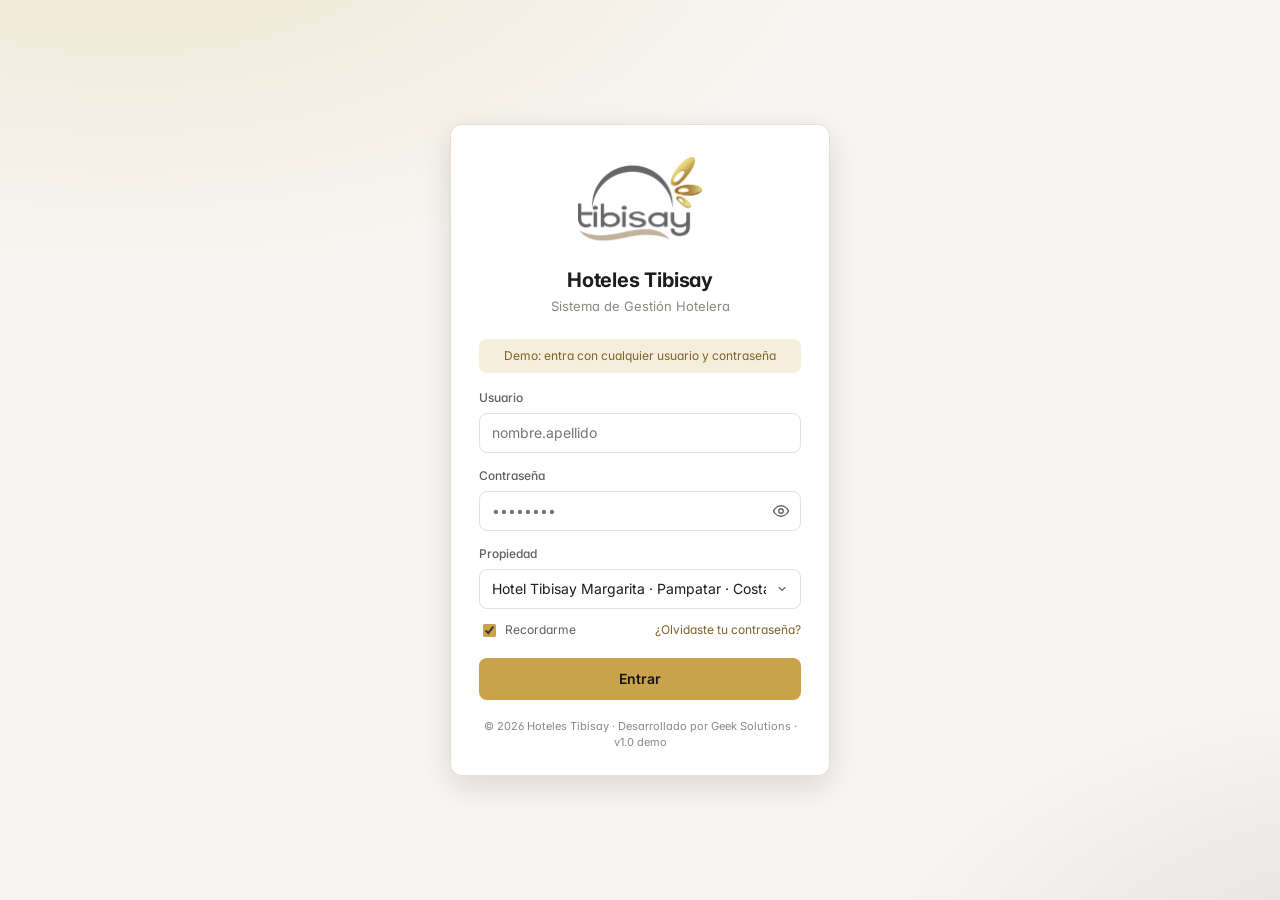
==== commit c497a0fa: "Iteración 3: optimización de flujos (vista por rol, menos carga, patrones Mews/HubSpot/MarketMan) Co" ====
--- a/crm.html
+++ b/crm.html
@@ -17,51 +17,45 @@
   <div>
     <div class="crumbs"><a href="dashboard.html">Inicio</a> / CRM &amp; Huéspedes</div>
     <h1>CRM &amp; Huéspedes <span class="scope-pill" data-prop-name></span></h1>
-    <p>Perfil 360 unificado desde Opera/Prestige, puntos de venta y WhatsApp.</p>
+    <p>¿Qué oportunidades y huéspedes necesitan seguimiento hoy?</p>
   </div>
   <div class="actions">
-    <a class="btn btn-ghost" href="#" data-toast="Importando perfiles desde el PMS (demo)" data-icon="refresh">Sincronizar PMS</a>
-    <a class="btn btn-primary" href="#" data-toast="Nuevo huésped (demo)" data-icon="plus">Nuevo huésped</a>
+    <a class="btn btn-ghost" href="#" data-toast="Nuevo huésped (demo)" data-icon="plus">Nuevo huésped</a>
+    <a class="btn btn-primary" href="#" id="newQuote" data-hash="nueva-cotizacion" data-icon="chat">Nueva cotización</a>
   </div>
 </div>
 
-<div class="grid g-4">
-  <div class="card kpi"><div class="kpi-top"><span class="kpi-label">Perfiles activos</span><span class="kpi-ico" data-icon="users"></span></div><div class="kpi-value">18.426</div><div class="kpi-sub"><span class="delta up">▲ 6,2%</span>vs. trimestre anterior</div></div>
-  <div class="card kpi"><div class="kpi-top"><span class="kpi-label">Reservas directas</span><span class="kpi-ico" data-icon="calendar"></span></div><div class="kpi-value">41%</div><div class="kpi-sub"><span class="delta up">▲ 9 pts</span>vs. OTAs</div></div>
-  <div class="card kpi"><div class="kpi-top"><span class="kpi-label">Miembros Club Tibisay</span><span class="kpi-ico" data-icon="star"></span></div><div class="kpi-value">3.912</div><div class="kpi-sub"><span class="delta up">+214</span>este mes</div></div>
-  <div class="card kpi dark"><div class="kpi-top"><span class="kpi-label">Eventos en pipeline</span><span class="kpi-ico" data-icon="chat"></span></div><div class="kpi-value">$ 186.400</div><div class="kpi-sub">27 cotizaciones abiertas</div></div>
-</div>
-
-<section class="card mt" data-tabs>
+<section class="card hero" id="crmHero"></section>
+
+<section class="card mt" data-tabs id="crmTabs">
   <div class="tabs">
-    <button class="tab active" data-tab="huespedes">Huéspedes 360</button>
-    <button class="tab" data-tab="club">Club Tibisay</button>
-    <button class="tab" data-tab="eventos">Eventos &amp; banquetes <span class="badge nodot b-gold">27</span></button>
+    <button class="tab active" data-tab="eventos" id="tabEventos">Pipeline de eventos <span class="badge nodot b-gold" id="tabEvCount">0</span></button>
+    <button class="tab" data-tab="huespedes" id="tabHuespedes">Huéspedes 360</button>
+    <button class="tab" data-tab="club" id="tabClub">Club Tibisay</button>
+  </div>
+
+  <!-- ============ PIPELINE ============ -->
+  <div class="tab-panel active" data-panel="eventos">
+    <div class="card-b">
+      <p class="small muted" style="margin:0 0 12px">Cada solicitud de WhatsApp se vuelve una cotización y avanza por etapas. Clic en una tarjeta para ver cotización y conversación.</p>
+      <div class="kanban" id="pipeline"></div>
+    </div>
   </div>
 
   <!-- ============ HUÉSPEDES ============ -->
-  <div class="tab-panel active" data-panel="huespedes">
+  <div class="tab-panel" data-panel="huespedes">
     <div class="grid g-2-1" style="gap:0">
-      <div style="border-right:1px solid var(--border)">
-        <div class="toolbar">
-          <div class="search"><span data-icon="search"></span><input class="input" type="search" placeholder="Filtrar huéspedes…" oninput="this.closest('.tab-panel').querySelectorAll('tbody tr').forEach(function(r){r.hidden=r.textContent.toLowerCase().indexOf(event.target.value.toLowerCase())<0})"></div>
-          <select class="select select-sm" style="width:auto"><option>Todos los segmentos</option><option>Corporativo</option><option>Placer</option><option>Eventos / bodas</option></select>
-          <span class="small muted" style="margin-left:auto">Clic en un huésped para ver su ficha</span>
+      <div style="border-right:1px solid var(--border)" id="guestList">
+        <div class="toolbar" id="guestTools">
+          <div class="search"><span data-icon="search"></span><input class="input" type="search" id="guestFilter" placeholder="Nombre, empresa o ciudad…"></div>
+          <select class="select select-sm" style="width:auto" id="segFilter"><option value="">Todos los segmentos</option><option>Corporativo</option><option>Placer</option><option>Eventos / bodas</option></select>
+          <a class="btn btn-ghost btn-sm" style="margin-left:auto" href="#" data-toast="Importando perfiles desde el PMS (demo)" data-icon="refresh">Sincronizar PMS</a>
         </div>
         <div class="table-wrap"><table class="table" data-searchable id="guestTable">
-          <thead><tr><th>Huésped</th><th>Segmento</th><th>Club</th><th class="num">Estancias</th><th class="num">Gasto hist.</th><th>Última visita</th></tr></thead>
-          <tbody>
-            <tr data-sede="maracaibo" data-g="0" style="cursor:pointer"><td><div class="cell-user"><span class="avatar avatar-sm">AM</span><div class="strong">Andrés Mendoza Rivas<span class="sub">Petroandina C.A.</span></div></div></td><td>Corporativo</td><td><span class="badge b-gold">Oro</span></td><td class="num">23</td><td class="num">$ 14.870</td><td>12/09/2026 · Maracaibo</td></tr>
-            <tr data-sede="margarita" data-g="1" style="cursor:pointer"><td><div class="cell-user"><span class="avatar avatar-sm avatar-gold">VR</span><div class="strong">Valentina Rojas<span class="sub">Caracas</span></div></div></td><td>Placer</td><td><span class="badge b-teal">Platino</span></td><td class="num">31</td><td class="num">$ 22.410</td><td>En casa · Margarita</td></tr>
-            <tr data-sede="margarita" data-g="2" style="cursor:pointer"><td><div class="cell-user"><span class="avatar avatar-sm">RH</span><div class="strong">Robert &amp; Linda Hayes<span class="sub">Houston, EE. UU.</span></div></div></td><td>Placer</td><td><span class="badge b-gold">Oro</span></td><td class="num">9</td><td class="num">$ 11.320</td><td>Llega hoy · Margarita</td></tr>
-            <tr data-sede="canaima" data-g="3" style="cursor:pointer"><td><div class="cell-user"><span class="avatar avatar-sm avatar-gold">MP</span><div class="strong">Mariana Pérez Lugo<span class="sub">Valencia</span></div></div></td><td>Eventos / bodas</td><td><span class="badge b-info">Plata</span></td><td class="num">3</td><td class="num">$ 2.940</td><td>04/08/2026 · Canaima</td></tr>
-            <tr data-sede="merida" data-g="4" style="cursor:pointer"><td><div class="cell-user"><span class="avatar avatar-sm">JR</span><div class="strong">José Rafael Briceño<span class="sub">Laboratorios Leti</span></div></div></td><td>Corporativo</td><td><span class="badge b-info">Plata</span></td><td class="num">7</td><td class="num">$ 3.180</td><td>21/09/2026 · Mérida</td></tr>
-            <tr data-sede="morrocoy" data-g="5" style="cursor:pointer"><td><div class="cell-user"><span class="avatar avatar-sm avatar-gold">CG</span><div class="strong">Carolina González<span class="sub">Barquisimeto</span></div></div></td><td>Placer</td><td><span class="badge b-gold">Oro</span></td><td class="num">12</td><td class="num">$ 6.750</td><td>30/08/2026 · Morrocoy</td></tr>
-            <tr data-sede="maturin" data-g="6" style="cursor:pointer"><td><div class="cell-user"><span class="avatar avatar-sm">PV</span><div class="strong">Pedro Villarroel<span class="sub">Servicios Petroleros Orinoco</span></div></div></td><td>Corporativo</td><td><span class="badge b-muted">—</span></td><td class="num">15</td><td class="num">$ 4.310</td><td>26/09/2026 · Maturín</td></tr>
-            <tr data-sede="catatumbo" data-g="7" style="cursor:pointer"><td><div class="cell-user"><span class="avatar avatar-sm avatar-gold">LU</span><div class="strong">Luisa Urdaneta<span class="sub">Ganadera Sur del Lago</span></div></div></td><td>Corporativo</td><td><span class="badge b-info">Plata</span></td><td class="num">6</td><td class="num">$ 1.870</td><td>18/09/2026 · Catatumbo</td></tr>
-          </tbody>
+          <thead><tr><th style="min-width:220px">Huésped</th><th>Club</th><th>Estado</th></tr></thead>
+          <tbody></tbody>
         </table></div>
-        <div class="pager"><span>Mostrando 8 de 18.426 perfiles</span><span>‹ 1 2 3 … 2.304 ›</span></div>
+        <div class="pager"><span id="guestCount">—</span><span>‹ 1 2 3 … 921 ›</span></div>
       </div>
       <aside class="card-b" id="guestCard"></aside>
     </div>
@@ -69,123 +63,430 @@
 
   <!-- ============ CLUB ============ -->
   <div class="tab-panel" data-panel="club">
-    <div class="card-b">
-      <div class="grid g-3">
-        <div class="card kpi"><div class="kpi-top"><span class="kpi-label">Plata</span><span class="badge b-info">Registro</span></div><div class="kpi-value">2.804</div><div class="kpi-sub">Wi-Fi premium · 5% en A&amp;B</div></div>
-        <div class="card kpi"><div class="kpi-top"><span class="kpi-label">Oro</span><span class="badge b-gold">8 noches/año</span></div><div class="kpi-value">936</div><div class="kpi-sub">Upgrade sujeto a disponibilidad · late check-out</div></div>
-        <div class="card kpi dark"><div class="kpi-top"><span class="kpi-label">Platino</span><span class="badge b-teal">20 noches/año</span></div><div class="kpi-value">172</div><div class="kpi-sub">Upgrade garantizado · traslado · lounge</div></div>
+    <div class="card-b" id="clubTiers">
+      <div class="stat-row">
+        <div class="stat"><small><span class="badge b-info">Plata</span> al registrarse</small><b>2.804</b><span>1 pto por $ · Wi-Fi premium · 5% en A&amp;B</span></div>
+        <div class="stat"><small><span class="badge b-gold">Oro</span> 8+ noches / año</small><b>936</b><span>1,5 ptos por $ · upgrade · late check-out 2 p.m.</span></div>
+        <div class="stat"><small><span class="badge b-teal">Platino</span> 20+ noches / año</small><b>172</b><span>2 ptos por $ · upgrade garantizado · traslado · lounge</span></div>
       </div>
     </div>
-    <div class="table-wrap"><table class="table" data-searchable>
-      <thead><tr><th>Campaña</th><th>Segmento</th><th>Canal</th><th class="num">Enviados</th><th class="num">Apertura</th><th class="num">Reservas</th><th class="num">Ingreso</th><th>Estado</th></tr></thead>
-      <tbody>
-        <tr data-sede="canaima"><td class="strong">Temporada de Tepuyes · puntos dobles</td><td>Oro + Platino</td><td>WhatsApp</td><td class="num">1.108</td><td class="num">71%</td><td class="num">64</td><td class="num">$ 38.200</td><td><span class="badge b-ok">Activa</span></td></tr>
-        <tr data-sede="margarita"><td class="strong">Aniversarios de octubre</td><td>Parejas con fecha registrada</td><td>WhatsApp + correo</td><td class="num">286</td><td class="num">64%</td><td class="num">31</td><td class="num">$ 21.700</td><td><span class="badge b-ok">Activa</span></td></tr>
-        <tr data-sede="maracaibo"><td class="strong">Tarifa corporativa 2027</td><td>Empresas Zulia</td><td>Correo</td><td class="num">142</td><td class="num">48%</td><td class="num">12</td><td class="num">Convenios</td><td><span class="badge b-info">Programada</span></td></tr>
-        <tr data-sede="morrocoy"><td class="strong">Carnaval en Morrocoy · preventa</td><td>Plata</td><td>WhatsApp</td><td class="num">2.340</td><td class="num">—</td><td class="num">—</td><td class="num">—</td><td><span class="badge b-muted">Borrador</span></td></tr>
-      </tbody>
+    <div class="card-h" style="border-top:1px solid var(--border)"><div><h2>Miembros</h2><p>Puntos y avance al siguiente nivel (noches de los últimos 12 meses)</p></div>
+      <div class="seg" id="tierSeg"><button class="active" data-v="">Todos</button><button data-v="Platino">Platino</button><button data-v="Oro">Oro</button><button data-v="Plata">Plata</button></div></div>
+    <div class="table-wrap"><table class="table" data-searchable id="memberTable">
+      <thead><tr><th>Miembro</th><th>Nivel</th><th class="num">Puntos</th><th style="min-width:190px">Avance al siguiente nivel</th><th class="num">Ptos. por vencer</th></tr></thead>
+      <tbody></tbody>
     </table></div>
-  </div>
-
-  <!-- ============ EVENTOS ============ -->
-  <div class="tab-panel" data-panel="eventos">
-    <div class="card-b">
-      <div class="kanban">
-        <div class="kcol"><div class="kcol-h">Nuevas <span class="badge nodot b-muted">6</span></div>
-          <div class="kcard" data-sede="merida"><b>Convención Farmacéutica Andina</b>Mérida · 80 pax · abr 2027<div class="between"><span>WhatsApp</span><span>$ 22.000</span></div></div>
-          <div class="kcard" data-sede="maracaibo"><b>Cena de gala Cámara Zuliana</b>Maracaibo · 220 pax · dic 2026<div class="between"><span>Correo</span><span>$ 18.700</span></div></div>
-        </div>
-        <div class="kcol"><div class="kcol-h">Cotizadas <span class="badge nodot b-muted">9</span></div>
-          <div class="kcard" data-sede="margarita" style="border-color:var(--gold)"><b>Boda González–Salazar</b>Margarita · 150 pax · mar 2027<div class="between"><span>Daniela R.</span><span>$ 31.140</span></div></div>
-          <div class="kcard" data-sede="canaima"><b>Retiro directivo Banco del Sur</b>Canaima · 24 pax · ene 2027<div class="between"><span>Luis P.</span><span>$ 31.200</span></div></div>
-        </div>
-        <div class="kcol"><div class="kcol-h">Negociación <span class="badge nodot b-muted">7</span></div>
-          <div class="kcard" data-sede="maturin"><b>Lanzamiento automotriz</b>Maturín · 120 pax · nov 2026<div class="between"><span>Luis P.</span><span>$ 14.300</span></div></div>
-          <div class="kcard" data-sede="morrocoy"><b>Boda Pérez–Lugo</b>Morrocoy · 90 pax · feb 2027<div class="between"><span>Daniela R.</span><span>$ 21.600</span></div></div>
-        </div>
-        <div class="kcol"><div class="kcol-h">Confirmadas <span class="badge nodot b-ok">5</span></div>
-          <div class="kcard" data-sede="maracaibo"><b>Congreso Ingeniería Petrolera</b>Maracaibo · 300 pax · oct 2026<div class="between"><span>Anticipo 50%</span><span>$ 42.800</span></div></div>
-          <div class="kcard" data-sede="margarita"><b>Aniversario Seguros Caribe</b>Margarita · 180 pax · nov 2026<div class="between"><span>BEO enviado</span><span>$ 27.900</span></div></div>
-        </div>
-      </div>
-
-      <div class="grid g-2 mt-lg">
-        <div class="card" style="overflow:hidden">
-          <div class="chat-h"><span class="avatar avatar-sm" style="background:var(--gold);color:#fff">T</span><div><b>Tibisay Eventos · WhatsApp Business</b><small>Conversación con Mariana González · +58 414-•••-2231</small></div></div>
-          <div class="chat">
-            <div class="msg">¡Buenas tardes! Queremos casarnos en Margarita en marzo 2027. ¿Tienen disponibilidad?<small>3:12 p.m.</small></div>
-            <div class="msg out">¡Felicidades! 💍 ¿Cuántos invitados esperan y qué fecha tienen en mente?<small>3:12 p.m. · Asistente</small></div>
-            <div class="msg">Unos 150, sábado 20 de marzo. Ceremonia en la playa y recepción en la noche.<small>3:14 p.m.</small></div>
-            <div class="msg out">El 20/03 está disponible 🌴 Recomiendo jardín frente al mar + Gran Salón. ¿Desean bloque de habitaciones?<small>3:14 p.m. · Asistente</small></div>
-            <div class="msg">Sí, unas 40 habitaciones por 2 noches.<small>3:15 p.m.</small></div>
-            <div class="msg out">Soy Daniela, ejecutiva de eventos. Te adjunto la cotización con 3 opciones de menú 📄<small>3:21 p.m. · Daniela R.</small></div>
-          </div>
-        </div>
-        <div class="card">
-          <div class="card-h"><div><h2>Cotización EV-2026-0418</h2><p>Creada automáticamente desde WhatsApp</p></div><span class="badge b-warn">Cotizando</span></div>
-          <div class="card-b">
-            <dl class="dl">
-              <dt>Tipo</dt><dd>Boda de destino</dd>
-              <dt>Propiedad</dt><dd>Margarita · Pampatar</dd>
-              <dt>Fecha</dt><dd>Sáb. 20/03/2027</dd>
-              <dt>Invitados</dt><dd>150</dd>
-              <dt>Espacios</dt><dd>Jardín frente al mar + Gran Salón</dd>
-            </dl>
-          </div>
-          <div class="table-wrap"><table class="table">
-            <thead><tr><th>Concepto</th><th class="num">Cant.</th><th class="num">Precio</th><th class="num">Total</th></tr></thead>
-            <tbody>
-              <tr><td>Menú banquete "Costa Azul" (3 tiempos)</td><td class="num">150</td><td class="num">$ 68</td><td class="num">$ 10.200</td></tr>
-              <tr><td>Barra libre nacional 5 h</td><td class="num">150</td><td class="num">$ 32</td><td class="num">$ 4.800</td></tr>
-              <tr><td>Montaje ceremonia en jardín</td><td class="num">1</td><td class="num">$ 2.400</td><td class="num">$ 2.400</td></tr>
-              <tr><td>Alquiler Gran Salón</td><td class="num">1</td><td class="num">$ 3.500</td><td class="num">$ 3.500</td></tr>
-              <tr><td>Bloque habitaciones Superior (40 × 2 noches)</td><td class="num">80</td><td class="num">$ 128</td><td class="num">$ 10.240</td></tr>
-              <tr><td>Suite nupcial (2 noches, cortesía)</td><td class="num">2</td><td class="num">$ 0</td><td class="num">$ 0</td></tr>
-            </tbody>
-            <tfoot><tr><td colspan="3">Total estimado (antes de IVA)</td><td class="num">$ 31.140</td></tr></tfoot>
-          </table></div>
-          <div class="card-f row" style="justify-content:flex-end">
-            <a class="btn btn-ghost btn-sm" href="#" data-toast="Salón bloqueado tentativamente 72 h (demo)">Bloquear salón</a>
-            <a class="btn btn-primary btn-sm" href="#" data-toast="Cotización enviada por WhatsApp (demo)" data-icon="chat">Enviar por WhatsApp</a>
-          </div>
-        </div>
-      </div>
-    </div>
+    <details class="acc flat">
+      <summary><span class="grow">Campañas <span class="muted">· segmentadas por nivel e historial</span></span></summary>
+      <div class="table-wrap"><table class="table" data-searchable>
+        <thead><tr><th>Campaña</th><th>Segmento</th><th>Canal</th><th class="num">Enviados</th><th class="num">Apertura</th><th class="num">Reservas</th><th class="num">Ingreso</th><th>Estado</th></tr></thead>
+        <tbody>
+          <tr data-sede="canaima"><td class="strong">Temporada de Tepuyes · puntos dobles</td><td>Oro + Platino</td><td>WhatsApp</td><td class="num">1.108</td><td class="num">71%</td><td class="num">64</td><td class="num">$ 38.200</td><td><span class="badge b-ok">Activa</span></td></tr>
+          <tr data-sede="margarita"><td class="strong">Aniversarios de octubre</td><td>Parejas con fecha registrada</td><td>WhatsApp + correo</td><td class="num">286</td><td class="num">64%</td><td class="num">31</td><td class="num">$ 21.700</td><td><span class="badge b-ok">Activa</span></td></tr>
+          <tr data-sede="maracaibo"><td class="strong">Tarifa corporativa 2027</td><td>Empresas Zulia</td><td>Correo</td><td class="num">142</td><td class="num">48%</td><td class="num">12</td><td class="num">Convenios</td><td><span class="badge b-info">Programada</span></td></tr>
+          <tr data-sede="morrocoy"><td class="strong">Carnaval en Morrocoy · preventa</td><td>Plata</td><td>WhatsApp</td><td class="num">2.340</td><td class="num">—</td><td class="num">—</td><td class="num">—</td><td><span class="badge b-muted">Borrador</span></td></tr>
+          <tr data-sede="merida"><td class="strong">Puntos por vencer · diciembre</td><td>Oro con &gt; 5.000 ptos</td><td>WhatsApp</td><td class="num">318</td><td class="num">58%</td><td class="num">22</td><td class="num">$ 9.460</td><td><span class="badge b-ok">Activa</span></td></tr>
+        </tbody>
+      </table></div>
+    </details>
   </div>
 </section>
+<a class="btn btn-ghost help-fab" href="#" data-tour-start data-icon="eye">Cómo usar este módulo</a>
 </main>
 </div>
 
 <script src="js/data.js"></script>
 <script src="js/app.js"></script>
+<script src="js/tour.js"></script>
 <script>
 (function () {
+  function $(n) { return "$ " + String(Math.round(n)).replace(/\B(?=(\d{3})+(?!\d))/g, "."); }
+  function pts(n) { return String(n).replace(/\B(?=(\d{3})+(?!\d))/g, "."); }
+  var CLUB = { Platino: "b-teal", Oro: "b-gold", Plata: "b-info", "": "b-muted" };
+
+  /* ------------------------------------------------------------ Huéspedes */
   var G = [
-    { n: "Andrés Mendoza Rivas", i: "AM", e: "Director Comercial · Petroandina C.A.", club: "Oro · 28.450 pts", pref: ["Junior Suite, piso alto, vista al lago", "Almohada firme, sin plumas (alergia)", "Café negro sin azúcar al despertar", "Tarifa corporativa $ 118 · factura a la empresa"], hist: ["12/09 · Maracaibo · 3 noches · $ 612", "18/07 · Margarita · 5 noches · $ 1.940", "02/05 · Mérida · 2 noches · $ 348"], nota: "Prefiere todo por WhatsApp; no llamar a la habitación." },
-    { n: "Valentina Rojas", i: "VR", e: "Empresaria · Caracas", club: "Platino · 61.200 pts", pref: ["Suite Vista Mar 512", "Traslado desde aeropuerto Santiago Mariño", "Espumante brut a la llegada", "Mesa en terraza al atardecer"], hist: ["En casa · Margarita · 4 noches", "22/06 · Canaima · 3 noches · $ 2.380", "10/04 · Margarita · 6 noches · $ 3.920"], nota: "Cumpleaños el 2 de octubre: preparar detalle en la habitación." },
-    { n: "Robert & Linda Hayes", i: "RH", e: "Jubilados · Houston, EE. UU.", club: "Oro · 14.800 pts", pref: ["Junior Suite, cama king", "Idioma: inglés", "Excursión a Isla de Coche", "Sin gluten (Linda)"], hist: ["Llega hoy · Margarita · 7 noches", "15/01 · Margarita · 10 noches · $ 4.900"], nota: "Aniversario 40 de bodas: espumante de cortesía." },
-    { n: "Mariana Pérez Lugo", i: "MP", e: "Novia · boda feb. 2027 en Morrocoy", club: "Plata · 3.100 pts", pref: ["Habitación con vista al Parque", "Vegetariana", "Contacto por WhatsApp"], hist: ["04/08 · Canaima · 3 noches · $ 1.260"], nota: "En negociación boda Pérez–Lugo (90 pax)." },
-    { n: "José Rafael Briceño", i: "JR", e: "Gerente regional · Laboratorios Leti", club: "Plata · 5.600 pts", pref: ["Habitación Superior, piso bajo", "Desayuno temprano 6:00 a.m.", "Sala de reuniones con proyector"], hist: ["21/09 · Mérida · 2 noches · $ 348", "11/08 · Mérida · 2 noches · $ 336"], nota: "Organiza capacitaciones trimestrales." },
-    { n: "Carolina González", i: "CG", e: "Arquitecta · Barquisimeto", club: "Oro · 11.900 pts", pref: ["Cabaña frente a la playa", "Viaja con 2 niños", "Paseo a Cayo Sombrero"], hist: ["30/08 · Morrocoy · 4 noches · $ 1.320", "14/04 · Morrocoy · 5 noches · $ 1.610"], nota: "Interesada en carnaval 2027." },
-    { n: "Pedro Villarroel", i: "PV", e: "Supervisor · Servicios Petroleros Orinoco", club: "Sin afiliar", pref: ["Habitación estándar", "Estacionamiento para camioneta", "Lavandería exprés"], hist: ["26/09 · Maturín · 4 noches · $ 384", "02/09 · Maturín · 5 noches · $ 480"], nota: "Candidato a Club Oro: invitar a afiliarse." },
-    { n: "Luisa Urdaneta", i: "LU", e: "Directora · Ganadera Sur del Lago", club: "Plata · 4.020 pts", pref: ["Habitación Deluxe", "Almuerzo típico zuliano"], hist: ["18/09 · Catatumbo · 2 noches · $ 208"], nota: "Organiza la feria ganadera anual." }
+    { n: "Andrés Mendoza Rivas", e: "Director Comercial · Petroandina C.A.", c: "Maracaibo", seg: "Corporativo", sede: "maracaibo", club: "Oro", socio: "CT-004812", pts: 28450, noches: 17, venc: 0, canje: "Noche gratis · jul 2026",
+      estado: "Última: 12/09/2026", tel: "+58 414-•••-3390", mail: "a.mendoza@petroandina.com", cumple: "14/03", idioma: "Español", canal: "WhatsApp", nps: 9,
+      est: [["12/09/2026", "Maracaibo", 3, "Junior Suite 804", 118], ["18/07/2026", "Margarita", 5, "Suite Vista Mar 510", 212], ["02/05/2026", "Mérida", 2, "Superior 214", 98], ["20/02/2026", "Maracaibo", 4, "Junior Suite 804", 118], ["11/11/2025", "Maracaibo", 3, "Junior Suite 806", 112]],
+      con: [["Restaurante", 1840], ["Lounge bar", 1120], ["Room service", 690], ["Lavandería", 310], ["Salas de reuniones", 2400]],
+      pref: ["Junior Suite, piso alto, vista al lago", "Almohada firme, sin plumas (alergia)", "Café negro sin azúcar al despertar", "Tarifa corporativa $ 118 · factura a la empresa", "Periódico digital, no impreso"],
+      notas: [["Prefiere todo por WhatsApp; no llamar a la habitación.", "Recepción Maracaibo", "12/09/2026"], ["Reservó sala Coquivacoa para 12 personas en noviembre.", "Ventas corporativas", "03/09/2026"]] },
+    { n: "Valentina Rojas", e: "Empresaria · Caracas", c: "Caracas", seg: "Placer", sede: "margarita", club: "Platino", socio: "CT-000219", pts: 61200, noches: 29, venc: 4200, canje: "Traslado + spa · abr 2026",
+      estado: "En casa · Suite 512", casa: true, tel: "+58 412-•••-7788", mail: "vrojas@gmail.com", cumple: "02/10", idioma: "Español", canal: "WhatsApp", nps: 10,
+      est: [["27/09/2026", "Margarita", 4, "Suite Vista Mar 512", 265], ["22/06/2026", "Canaima", 3, "Churuata Premium 3", 390], ["10/04/2026", "Margarita", 6, "Suite Vista Mar 512", 240], ["28/12/2025", "Margarita", 5, "Suite Vista Mar 512", 310], ["15/08/2025", "Morrocoy", 3, "Cabaña Playa 7", 180]],
+      con: [["Restaurante", 4210], ["Lounge bar", 2380], ["Spa", 1960], ["Room service", 1240], ["Excursiones", 1650]],
+      pref: ["Suite Vista Mar 512", "Traslado desde aeropuerto Santiago Mariño", "Espumante brut a la llegada", "Mesa en terraza al atardecer", "Masaje descontracturante el segundo día"],
+      notas: [["Cumpleaños el 2 de octubre (durante esta estadía): torta y detalle en la habitación.", "Gerencia Margarita", "27/09/2026"], ["Reportó ruido del A/A en visita de abril; se asignó técnico preventivo.", "Mantenimiento", "11/04/2026"]] },
+    { n: "Robert & Linda Hayes", e: "Jubilados · Houston, EE. UU.", c: "Houston", seg: "Placer", sede: "margarita", club: "Oro", socio: "CT-002977", pts: 14800, noches: 10, venc: 0, canje: "—",
+      estado: "Llega hoy · 2:15 p.m.", casa: true, tel: "+1 713-•••-4410", mail: "rlhayes@outlook.com", cumple: "22/05", idioma: "Inglés", canal: "Correo", nps: 9,
+      est: [["29/09/2026", "Margarita", 7, "Junior Suite 406", 168], ["15/01/2026", "Margarita", 10, "Junior Suite 406", 158], ["03/02/2025", "Margarita", 8, "Junior Suite 408", 150]],
+      con: [["Restaurante", 3120], ["Excursiones", 1480], ["Lounge bar", 940], ["Spa", 620]],
+      pref: ["Junior Suite, cama king", "Idioma: inglés", "Excursión a Isla de Coche", "Sin gluten (Linda)", "Agua sin gas en la habitación"],
+      notas: [["Aniversario 40 de bodas: espumante de cortesía y decoración.", "Reservas", "20/09/2026"]] },
+    { n: "Mariana Pérez Lugo", e: "Novia · boda feb. 2027 en Morrocoy", c: "Valencia", seg: "Eventos / bodas", sede: "morrocoy", club: "Plata", socio: "CT-011402", pts: 3100, noches: 3, venc: 0, canje: "—",
+      estado: "Última: 04/08/2026", tel: "+58 424-•••-1122", mail: "marianaperezl@gmail.com", cumple: "09/07", idioma: "Español", canal: "WhatsApp", nps: 8,
+      est: [["04/08/2026", "Canaima", 3, "Churuata 5", 310]],
+      con: [["Restaurante", 420], ["Excursiones", 610]],
+      pref: ["Habitación con vista al Parque", "Vegetariana", "Contacto por WhatsApp, después de las 6 p.m."],
+      notas: [["Cotización boda Pérez–Lugo (90 pax) enviada; decide esta semana.", "Daniela R. · Eventos", "25/09/2026"]] },
+    { n: "José Rafael Briceño", e: "Gerente regional · Laboratorios Leti", c: "Mérida", seg: "Corporativo", sede: "merida", club: "Plata", socio: "CT-008830", pts: 5600, noches: 7, venc: 800, canje: "—",
+      estado: "Última: 21/09/2026", tel: "+58 416-•••-5501", mail: "jbriceno@leti.com.ve", cumple: "30/11", idioma: "Español", canal: "Correo", nps: 7,
+      est: [["21/09/2026", "Mérida", 2, "Superior 108", 98], ["11/08/2026", "Mérida", 2, "Superior 108", 96], ["14/05/2026", "Mérida", 3, "Superior 110", 94]],
+      con: [["Salas de reuniones", 1860], ["Restaurante", 540], ["Coffee break", 780]],
+      pref: ["Habitación Superior, piso bajo", "Desayuno temprano 6:00 a.m.", "Sala de reuniones con proyector y 2 micrófonos"],
+      notas: [["Organiza capacitaciones trimestrales; a 1 noche de subir a Oro.", "Ventas Mérida", "21/09/2026"]] },
+    { n: "Carolina González", e: "Arquitecta · Barquisimeto", c: "Barquisimeto", seg: "Placer", sede: "morrocoy", club: "Oro", socio: "CT-003390", pts: 11900, noches: 9, venc: 1500, canje: "Paseo en lancha · ago 2026",
+      estado: "Última: 30/08/2026", tel: "+58 414-•••-8012", mail: "carog.arq@gmail.com", cumple: "18/01", idioma: "Español", canal: "WhatsApp", nps: 9,
+      est: [["30/08/2026", "Morrocoy", 4, "Cabaña Playa 3", 132], ["14/04/2026", "Morrocoy", 5, "Cabaña Playa 3", 128], ["27/12/2025", "Mérida", 3, "Deluxe 305", 118]],
+      con: [["Restaurante", 1260], ["Pool bar", 580], ["Excursiones", 940], ["Kids club", 320]],
+      pref: ["Cabaña frente a la playa", "Viaja con 2 niños (8 y 11 años)", "Paseo a Cayo Sombrero", "Cuna no requerida"],
+      notas: [["Interesada en paquete de carnaval 2027; enviar preventa.", "Reservas Morrocoy", "02/09/2026"]] },
+    { n: "Pedro Villarroel", e: "Supervisor · Servicios Petroleros Orinoco", c: "Maturín", seg: "Corporativo", sede: "maturin", club: "", socio: "—", pts: 0, noches: 14, venc: 0, canje: "—",
+      estado: "En casa · hab. 214", casa: true, tel: "+58 414-•••-6630", mail: "pvillarroel@spo.com.ve", cumple: "05/06", idioma: "Español", canal: "Teléfono", nps: 8,
+      est: [["26/09/2026", "Maturín", 4, "Estándar 214", 96], ["02/09/2026", "Maturín", 5, "Estándar 214", 96], ["08/08/2026", "Maturín", 5, "Estándar 212", 96]],
+      con: [["Restaurante", 860], ["Lavandería", 410], ["Room service", 380]],
+      pref: ["Habitación estándar", "Estacionamiento para camioneta", "Lavandería exprés"],
+      notas: [["Con 14 noches califica para Club Oro: invitar a afiliarse en el check-out.", "CRM · sugerencia automática", "26/09/2026"]] },
+    { n: "Luisa Urdaneta", e: "Directora · Ganadera Sur del Lago", c: "Santa Bárbara", seg: "Corporativo", sede: "catatumbo", club: "Plata", socio: "CT-009117", pts: 4020, noches: 6, venc: 0, canje: "—",
+      estado: "Última: 18/09/2026", tel: "+58 426-•••-2045", mail: "lurdaneta@ganaderasur.com", cumple: "12/12", idioma: "Español", canal: "WhatsApp", nps: 8,
+      est: [["18/09/2026", "Catatumbo", 2, "Deluxe 206", 104], ["10/06/2026", "Catatumbo", 2, "Deluxe 206", 104]],
+      con: [["Restaurante", 510], ["Salón de eventos", 3200]],
+      pref: ["Habitación Deluxe", "Almuerzo típico zuliano", "Factura a nombre de la empresa"],
+      notas: [["Organiza la feria ganadera anual (nov.); cotizar salón + 30 habitaciones.", "Eventos Catatumbo", "18/09/2026"]] },
+    { n: "Stefania Russo", e: "Productora audiovisual · Caracas", c: "Caracas", seg: "Placer", sede: "canaima", club: "Oro", socio: "CT-005561", pts: 18300, noches: 11, venc: 0, canje: "Sobrevuelo Salto Ángel · mar 2026",
+      estado: "Reserva 14/10/2026", tel: "+58 412-•••-9034", mail: "srusso.films@gmail.com", cumple: "25/04", idioma: "Español / Italiano", canal: "WhatsApp", nps: 10,
+      est: [["22/03/2026", "Canaima", 4, "Churuata Premium 1", 360], ["14/12/2025", "Margarita", 4, "Suite Vista Mar 508", 240], ["01/09/2025", "Canaima", 3, "Churuata Premium 2", 340]],
+      con: [["Excursiones", 2860], ["Restaurante", 980], ["Lounge bar", 520]],
+      pref: ["Churuata con vista a la laguna", "Sobrevuelo temprano", "Equipaje de equipo audiovisual: permiso de dron"],
+      notas: [["Vuelve en octubre con equipo de 4 personas para rodaje; coordinar permisos de Inparques.", "Gerencia Canaima", "20/09/2026"]] },
+    { n: "Grupo Seguros Caribe", e: "Cuenta corporativa · Caracas", c: "Caracas", seg: "Eventos / bodas", sede: "margarita", club: "", socio: "—", pts: 0, noches: 64, venc: 0, canje: "—",
+      estado: "Evento 14/11/2026", tel: "+58 212-•••-4000", mail: "eventos@seguroscaribe.com", cumple: "—", idioma: "Español", canal: "Correo", nps: 9,
+      est: [["14/11/2025", "Margarita", 3, "Bloque 32 hab.", 138], ["20/05/2025", "Maracaibo", 2, "Bloque 18 hab.", 112]],
+      con: [["Banquetes", 18400], ["Salones", 7000], ["Lounge bar", 2100]],
+      pref: ["Gran Salón con montaje imperial", "Menú ejecutivo sin cerdo", "Factura única consolidada"],
+      notas: [["Aniversario 2026 confirmado, anticipo 50% recibido.", "Daniela R. · Eventos", "15/09/2026"]] },
+    { n: "Miguel Ángel Parra", e: "Médico cirujano · Maracaibo", c: "Maracaibo", seg: "Placer", sede: "merida", club: "Plata", socio: "CT-012006", pts: 2250, noches: 4, venc: 0, canje: "—",
+      estado: "Última: 15/08/2026", tel: "+58 414-•••-7120", mail: "maparra.md@gmail.com", cumple: "07/09", idioma: "Español", canal: "Web", nps: 6,
+      est: [["15/08/2026", "Mérida", 4, "Deluxe 302", 110]],
+      con: [["Restaurante", 390], ["Excursiones", 280]],
+      pref: ["Chimenea en la habitación", "Excursión al teleférico"],
+      notas: [["Encuesta NPS 6: esperó 25 min en check-in. Se envió disculpa y 1.000 ptos.", "Calidad", "17/08/2026"]] },
+    { n: "Daniela Chacón", e: "Gerente de compras · Alimentos Polar (Zulia)", c: "Maracaibo", seg: "Corporativo", sede: "maracaibo", club: "Platino", socio: "CT-001045", pts: 47900, noches: 24, venc: 0, canje: "Fin de semana Morrocoy · jun 2026",
+      estado: "En casa · hab. 702", casa: true, tel: "+58 424-•••-3301", mail: "dchacon@empresaspolar.com", cumple: "19/02", idioma: "Español", canal: "WhatsApp", nps: 9,
+      est: [["28/09/2026", "Maracaibo", 2, "Deluxe 702", 112], ["14/09/2026", "Maracaibo", 3, "Deluxe 702", 112], ["30/08/2026", "Maracaibo", 2, "Deluxe 702", 112], ["05/06/2026", "Morrocoy", 2, "Cabaña Playa 1", 0]],
+      con: [["Restaurante", 2340], ["Room service", 1180], ["Lavandería", 420]],
+      pref: ["Siempre hab. 702", "Check-in tardío (después de 10 p.m.)", "Frutas y agua de coco en la llegada"],
+      notas: [["Top 10 cliente corporativo Zulia. Renovar convenio 2027 en octubre.", "Ventas corporativas", "28/09/2026"]] },
+    { n: "Gabriel Salazar", e: "Socio · Salazar & Asociados (abogados)", c: "Caracas", seg: "Placer", sede: "margarita", club: "Platino", socio: "CT-000388", pts: 52300, noches: 22, venc: 0, canje: "Upgrade a suite · ago 2026",
+      estado: "Reserva 09/10/2026", tel: "+58 412-•••-2210", mail: "gsalazar@salazarasoc.com", cumple: "28/10", idioma: "Español / Inglés", canal: "WhatsApp", nps: 10,
+      est: [["14/08/2026", "Margarita", 5, "Suite Vista Mar 508", 248], ["20/05/2026", "Canaima", 3, "Churuata Premium 2", 380], ["02/01/2026", "Margarita", 6, "Suite Vista Mar 508", 290], ["10/10/2025", "Morrocoy", 4, "Cabaña Playa 2", 175]],
+      con: [["Restaurante", 3480], ["Lounge bar", 2940], ["Spa", 880], ["Excursiones", 1240]],
+      pref: ["Suite 508 o similar con jacuzzi", "Whisky 12 años en el minibar", "Reserva fija en La Caracola el primer día", "Traslado en camioneta ejecutiva"],
+      notas: [["Llega el 09/10 con su esposa por aniversario: decoración y cena en la terraza.", "Reservas Margarita", "26/09/2026"], ["Refirió 3 clientes corporativos en 2026.", "Ventas", "14/08/2026"]] },
+    { n: "Oriana Figueroa", e: "Novia · boda Marcano–Figueroa 03/10", c: "Porlamar", seg: "Eventos / bodas", sede: "margarita", club: "Plata", socio: "CT-012840", pts: 1800, noches: 2, venc: 0, canje: "—",
+      estado: "Llega hoy · 3:00 p.m.", casa: true, tel: "+58 414-•••-5590", mail: "orianafig@gmail.com", cumple: "11/05", idioma: "Español", canal: "WhatsApp", nps: 9,
+      est: [["29/09/2026", "Margarita", 5, "Suite Nupcial 601", 0], ["14/02/2026", "Margarita", 2, "Deluxe 305", 142]],
+      con: [["Banquetes", 21400], ["Spa", 640], ["Restaurante", 380]],
+      pref: ["Suite nupcial con vista al mar", "Prueba de menú el jueves 1/10", "Coordinadora: Daniela R."],
+      notas: [["Boda sábado 03/10 en Gran Salón (210 pax). Bloque de 40 hab. confirmado.", "Eventos", "25/09/2026"]] },
+    { n: "Ana Karina Mora", e: "Gerente de Talento · Banco Occidental", c: "Maracaibo", seg: "Corporativo", sede: "maracaibo", club: "Oro", socio: "CT-003812", pts: 9800, noches: 12, venc: 900, canje: "Cena para 2 · sep 2026",
+      estado: "Última: 22/09/2026", tel: "+58 424-•••-6612", mail: "akmora@bod.com.ve", cumple: "03/04", idioma: "Español", canal: "Correo", nps: 8,
+      est: [["22/09/2026", "Maracaibo", 2, "Deluxe 603", 112], ["08/07/2026", "Maracaibo", 3, "Deluxe 603", 112], ["15/03/2026", "Mérida", 2, "Superior 110", 94]],
+      con: [["Salas de reuniones", 2800], ["Coffee break", 1340], ["Restaurante", 620]],
+      pref: ["Sala Coquivacoa para inducciones", "Desayuno ligero, frutas", "Factura a la empresa"],
+      notas: [["Evalúa hacer la convención de gerentes 2027 en Margarita.", "Ventas corporativas", "22/09/2026"]] },
+    { n: "Thomas Keller", e: "Fotógrafo de naturaleza · Múnich, Alemania", c: "Múnich", seg: "Placer", sede: "canaima", club: "Oro", socio: "CT-007204", pts: 12600, noches: 9, venc: 0, canje: "—",
+      estado: "En casa · Churuata 4", casa: true, tel: "+49 170-•••-8813", mail: "t.keller@photo.de", cumple: "16/08", idioma: "Alemán / Inglés", canal: "Correo", nps: 10,
+      est: [["26/09/2026", "Canaima", 5, "Churuata 4", 290], ["10/02/2025", "Canaima", 4, "Churuata 4", 270]],
+      con: [["Excursiones", 2380], ["Restaurante", 690], ["Bar", 210]],
+      pref: ["Idioma: inglés o alemán", "Salida a Kavak al amanecer", "Guía bilingüe (Pemón)"],
+      notas: [["Publicó reportaje del hotel en revista alemana en 2025: tratar como influenciador.", "Gerencia Canaima", "26/09/2026"]] },
+    { n: "Hernán Quintero", e: "Gerente de planta · Lácteos Los Andes", c: "Santa Bárbara del Zulia", seg: "Corporativo", sede: "catatumbo", club: "Oro", socio: "CT-004450", pts: 10200, noches: 16, venc: 0, canje: "—",
+      estado: "En casa · hab. 108", casa: true, tel: "+58 416-•••-3004", mail: "hquintero@lacteoslosandes.com", cumple: "21/09", idioma: "Español", canal: "WhatsApp", nps: 8,
+      est: [["27/09/2026", "Catatumbo", 4, "Deluxe 108", 104], ["06/09/2026", "Catatumbo", 5, "Deluxe 108", 104], ["16/08/2026", "Catatumbo", 4, "Deluxe 108", 104]],
+      con: [["Restaurante", 980], ["Lavandería", 360], ["Room service", 420]],
+      pref: ["Hab. 108 (planta baja, cerca del estacionamiento)", "Cena temprano 6:30 p.m.", "Tour del relámpago para visitantes"],
+      notas: [["Trae auditores extranjeros en noviembre: ofrecer tour al Catatumbo.", "Recepción Catatumbo", "27/09/2026"]] },
+    { n: "Sofía Marcano", e: "Ingeniera · Petromonagas", c: "Maturín", seg: "Corporativo", sede: "maturin", club: "Plata", socio: "CT-010221", pts: 4700, noches: 8, venc: 0, canje: "—",
+      estado: "Última: 19/09/2026", tel: "+58 414-•••-2277", mail: "smarcano@petromonagas.com", cumple: "30/06", idioma: "Español", canal: "WhatsApp", nps: 9,
+      est: [["19/09/2026", "Maturín", 3, "Superior 305", 96], ["29/08/2026", "Maturín", 5, "Superior 305", 96]],
+      con: [["Restaurante", 540], ["Gimnasio / piscina", 0], ["Lavandería", 220]],
+      pref: ["Piso alto, lejos del ascensor", "Almuerzo para llevar a planta", "Factura a Petromonagas"],
+      notas: [["Con 8 noches califica para Oro en el próximo corte.", "CRM · sugerencia automática", "19/09/2026"]] },
+    { n: "Rafael Montilla", e: "Cardiólogo · Clínica Andina", c: "Barinas", seg: "Placer", sede: "merida", club: "Oro", socio: "CT-005980", pts: 13300, noches: 10, venc: 2500, canje: "Tour al páramo · jul 2026",
+      estado: "Reserva 30/10/2026", tel: "+58 426-•••-7710", mail: "rmontilla@clinicaandina.com", cumple: "02/02", idioma: "Español", canal: "Web", nps: 9,
+      est: [["18/07/2026", "Mérida", 4, "Junior Suite 402", 142], ["26/12/2025", "Mérida", 5, "Junior Suite 402", 160], ["12/04/2025", "Morrocoy", 3, "Cabaña Playa 5", 150]],
+      con: [["Restaurante", 1420], ["Excursiones", 760], ["Lounge bar", 480]],
+      pref: ["Chimenea encendida en la llegada", "Chocolate caliente andino", "Viaja con su perro pequeño (pet friendly)"],
+      notas: [["2.500 puntos vencen en diciembre: recordar canje en su visita de octubre.", "Club Tibisay", "20/09/2026"]] },
+    { n: "Andreína Colmenares", e: "Instructora de kitesurf · Valencia", c: "Valencia", seg: "Placer", sede: "morrocoy", club: "Plata", socio: "CT-013902", pts: 2100, noches: 5, venc: 0, canje: "—",
+      estado: "En casa · Cabaña 6", casa: true, tel: "+58 412-•••-4455", mail: "andreinakite@gmail.com", cumple: "25/12", idioma: "Español", canal: "WhatsApp", nps: 8,
+      est: [["27/09/2026", "Morrocoy", 4, "Cabaña Playa 6", 128], ["03/07/2026", "Morrocoy", 2, "Cabaña Playa 6", 124]],
+      con: [["Pool bar", 410], ["Restaurante", 530], ["Excursiones", 180]],
+      pref: ["Cabaña cerca del muelle", "Guardar equipo de kite en depósito", "Desayuno temprano"],
+      notas: [["Propone alianza para clases de kite a huéspedes en temporada.", "Gerencia Morrocoy", "28/09/2026"]] }
   ];
+  G.forEach(function (g) {
+    var w = g.n.split(/\s+/).filter(function (x) { return x !== "&"; }); g.i = (w[0][0] + (w.length > 1 ? w[w.length - 1][0] : "")).toUpperCase();
+    g.gasto = g.est.reduce(function (a, e) { return a + e[2] * e[4]; }, 0) + g.con.reduce(function (a, c) { return a + c[1]; }, 0);
+  });
+
+  var tb = document.querySelector("#guestTable tbody");
+  tb.innerHTML = G.map(function (g, k) {
+    return '<tr data-sede="' + g.sede + '" data-g="' + k + '" data-seg="' + g.seg + '" style="cursor:pointer"><td><div class="cell-user"><span class="avatar avatar-sm' + (k % 2 ? " avatar-gold" : "") + '">' + g.i + '</span><div class="strong">' + g.n + '<span class="sub">' + g.e.split(" · ").pop() + " · " + g.seg + "</span></div></div></td>" +
+      '<td><span class="badge ' + CLUB[g.club] + '">' + (g.club || "Sin afiliar") + "</span></td>" +
+      "<td>" + (g.casa ? '<span class="badge b-ok">' + g.estado + "</span>" : '<span class="small">' + g.estado + '</span>') + '<span class="sub">' + TIBISAY.sedeNombre(g.sede) + "</span></td></tr>";
+  }).join("");
+
+  function d2n(d) { var x = d.split("/"); return +(x[2] + x[1] + x[0]); }
+  var cur = 0, extraNotes = {};
   function show(k) {
+    cur = k;
     var g = G[k];
+    [].forEach.call(tb.rows, function (r) { r.style.background = +r.dataset.g === k ? "var(--gold-soft)" : ""; });
+    // Timeline de actividad (estilo HubSpot): estancias, notas, canjes y encuestas en una sola línea de tiempo
+    var ev = [];
+    (extraNotes[k] || []).forEach(function (n) { ev.push({ d: "29/09/2026", c: "tn", t: n, s: "Tú · ahora" }); });
+    g.notas.forEach(function (n) { ev.push({ d: n[2], c: "tn", t: n[0], s: n[1] }); });
+    g.est.forEach(function (e) { ev.push({ d: e[0], c: "stay", t: "Estancia en " + e[1] + " · " + e[3], s: e[2] + " noche" + (e[2] > 1 ? "s" : "") + " · " + (e[4] ? "tarifa " + $(e[4]) + " · total " + $(e[2] * e[4]) : "canje de puntos") }); });
+    if (g.canje !== "—") ev.push({ d: "15/" + ({ ene: "01", feb: "02", mar: "03", abr: "04", may: "05", jun: "06", jul: "07", ago: "08", sep: "09" }[g.canje.split(" · ")[1].slice(0, 3)] || "06") + "/2026", c: "", t: "Canje Club: " + g.canje.split(" · ")[0], s: "Club Tibisay" });
+    ev.push({ d: g.est[0][0], c: "", t: "Encuesta NPS: " + g.nps + " / 10", s: "Post estancia · " + g.canal });
+    ev.sort(function (a, b) { return d2n(b.d) - d2n(a.d); });
+    var sum = g.con.reduce(function (a, c) { return a + c[1]; }, 0);
     document.getElementById("guestCard").innerHTML =
-      '<div class="row" style="margin-bottom:14px"><span class="avatar" style="width:52px;height:52px;font-size:17px">' + g.i + '</span><div><h2>' + g.n + '</h2><div class="small muted">' + g.e + '</div></div></div>' +
-      '<span class="badge b-gold">Club Tibisay · ' + g.club + '</span>' +
-      '<h3 class="mt">Preferencias</h3><ul class="small" style="padding-left:18px;margin:6px 0">' + g.pref.map(function (x) { return "<li>" + x + "</li>"; }).join("") + "</ul>" +
-      '<h3 class="mt">Últimas estancias</h3><ul class="small" style="padding-left:18px;margin:6px 0">' + g.hist.map(function (x) { return "<li>" + x + "</li>"; }).join("") + "</ul>" +
-      '<h3 class="mt">Nota del equipo</h3><p class="small" style="background:var(--gold-soft);padding:8px 10px;border-radius:8px;margin-top:6px">' + g.nota + "</p>" +
-      '<div class="row mt"><a class="btn btn-primary btn-sm" href="#" data-toast="Abriendo chat de WhatsApp (demo)">WhatsApp</a><a class="btn btn-ghost btn-sm" href="#" data-toast="Nueva reserva para ' + g.n + ' (demo)">Reservar</a></div>';
+      '<div class="row" style="margin-bottom:10px"><span class="avatar" style="width:52px;height:52px;font-size:17px">' + g.i + '</span><div style="min-width:0"><h2>' + g.n + '</h2><div class="small muted">' + g.e + "</div></div></div>" +
+      '<div class="row" style="flex-wrap:wrap;gap:6px"><span class="badge ' + CLUB[g.club] + '">' + (g.club ? "Club " + g.club + " · " + pts(g.pts) + " pts" : "Sin afiliar al Club") + '</span><span class="badge b-muted">' + g.seg + '</span><span class="badge ' + (g.nps >= 9 ? "b-ok" : g.nps >= 7 ? "b-warn" : "b-danger") + '">NPS ' + g.nps + "</span></div>" +
+      '<div class="mini-kpis" id="p360Kpis"><div><small>Estancias</small><b>' + g.est.length + "</b></div><div><small>Noches 12 m</small><b>" + g.noches + "</b></div><div><small>Gasto total</small><b>" + $(g.gasto) + "</b></div></div>" +
+      '<div class="note mt"><b class="small">Próxima acción</b><br>' + g.notas[0][0] + "<small>" + g.notas[0][1] + " · " + g.notas[0][2] + "</small></div>" +
+      '<div class="row" style="margin:10px 0 16px"><a class="btn btn-primary btn-sm" href="#" data-toast="Abriendo chat de WhatsApp con ' + g.n + ' (demo)" data-wa>' + App.icon("chat") + "WhatsApp</a>" +
+      '<a class="btn btn-ghost btn-sm" href="#" data-toast="Nueva reserva para ' + g.n + ' (demo)">' + App.icon("calendar") + "Reservar</a></div>" +
+      '<h3 style="margin-bottom:8px">Actividad</h3>' +
+      '<div class="row" style="margin-bottom:12px"><input class="input input-sm" id="noteIn" placeholder="Agregar nota para el equipo…"><button class="btn btn-ghost btn-sm" id="noteAdd">Guardar</button></div>' +
+      '<ul class="tline" id="p360Tl">' + ev.map(function (e) { return '<li class="' + e.c + '"><b>' + e.t + "</b><small>" + e.d + " · " + e.s + "</small></li>"; }).join("") + "</ul>" +
+      '<details class="acc flat mt"><summary><span class="grow">Contacto</span></summary><div class="acc-b"><dl class="dl"><dt>Teléfono</dt><dd>' + g.tel + "</dd><dt>Correo</dt><dd>" + g.mail + "</dd><dt>Ciudad</dt><dd>" + g.c + "</dd><dt>Cumpleaños</dt><dd>" + g.cumple + "</dd><dt>Idioma</dt><dd>" + g.idioma + "</dd><dt>Canal preferido</dt><dd>" + g.canal + "</dd>" + (g.socio !== "—" ? "<dt>N.º socio</dt><dd>" + g.socio + "</dd>" : "") + "</dl></div></details>" +
+      '<details class="acc flat"><summary><span class="grow">Preferencias <span class="muted">· ' + g.pref.length + " · se envían al PMS</span></span></summary>" + '<div class="acc-b">' + '<ul class="tl">' + g.pref.map(function (x) { return "<li><div>" + App.icon("check") + " " + x + "</div></li>"; }).join("") + "</ul></div></details>" +
+      '<details class="acc flat" style="border-bottom-width:1px"><summary><span class="grow">Consumos por área <span class="muted">· ' + $(sum) + "</span></span></summary>" + '<div class="acc-b">' + g.con.map(function (c) { var p = Math.round(c[1] / sum * 100); return '<div style="margin-bottom:10px"><div class="between small"><span>' + c[0] + "</span><b>" + $(c[1]) + '</b></div><div class="progress"><span style="width:' + p + '%"></span></div></div>'; }).join("") + "</div></details>";
+    App.more(document.getElementById("p360Tl"), 5);
   }
-  document.querySelectorAll("#guestTable tbody tr").forEach(function (tr) {
-    tr.addEventListener("click", function () { show(+tr.dataset.g); });
-  });
+  document.getElementById("guestCard").addEventListener("click", function (e) {
+    if (!e.target.closest("#noteAdd")) return;
+    var v = document.getElementById("noteIn").value.trim();
+    if (!v) { App.toast("Escribe la nota primero"); return; }
+    (extraNotes[cur] = extraNotes[cur] || []).unshift(v);
+    show(cur);
+    App.toast("Nota guardada en la ficha (demo)");
+  });
+  tb.addEventListener("click", function (e) { var tr = e.target.closest("tr"); if (tr) show(+tr.dataset.g); });
+
+  function filterGuests() {
+    var q = document.getElementById("guestFilter").value.toLowerCase(), s = document.getElementById("segFilter").value, n = 0;
+    [].forEach.call(tb.rows, function (r) {
+      r.hidden = (q && r.textContent.toLowerCase().indexOf(q) < 0) || (s && r.dataset.seg !== s);
+      if (!r.hidden && r.style.display !== "none") n++;
+    });
+    document.getElementById("guestCount").textContent = "Mostrando " + n + " de 18.426 perfiles";
+  }
+  document.getElementById("guestFilter").addEventListener("input", filterGuests);
+  document.getElementById("segFilter").addEventListener("change", filterGuests);
+
+  /* ------------------------------------------------------------ Club */
+  var extra = [
+    ["Jesús Alberto Díaz", "maturin", "Plata", "CT-013390", 1450, 5, 0, "—"],
+    ["Fernanda Ochoa", "canaima", "Oro", "CT-006022", 16400, 15, 2000, "—"],
+    ["Ricardo Leal", "catatumbo", "Plata", "CT-014501", 880, 2, 0, "—"]
+  ];
+  var M = G.filter(function (g) { return g.club; }).map(function (g) { return [g.n, g.sede, g.club, g.socio, g.pts, g.noches, g.venc, g.canje]; }).concat(extra);
+  M.sort(function (a, b) { return b[4] - a[4]; });
+  document.querySelector("#memberTable tbody").innerHTML = M.map(function (m) {
+    var next = m[2] === "Plata" ? ["Oro", 8] : m[2] === "Oro" ? ["Platino", 20] : null;
+    var prog = next ? Math.min(100, Math.round(m[5] / next[1] * 100)) : 100;
+    var txt = next ? (next[1] - m[5] <= 0 ? "Sube a " + next[0] + " en el próximo corte" : "Faltan " + (next[1] - m[5]) + " noches para " + next[0]) : "Nivel máximo · mantiene con 20 noches";
+    return '<tr data-sede="' + m[1] + '" data-tier="' + m[2] + '"><td class="strong">' + m[0] + '<span class="sub">' + m[3] + " · " + TIBISAY.sedeNombre(m[1]) + (m[7] !== "—" ? " · canje: " + m[7] : "") + '</span></td><td><span class="badge ' + CLUB[m[2]] + '">' + m[2] + '</span></td><td class="num strong">' + pts(m[4]) + "</td>" +
+      '<td><div class="pcell"><div class="progress' + (next ? "" : " teal") + '"><span style="width:' + prog + '%"></span></div></div><span class="sub">' + m[5] + " noches · " + txt + "</span></td>" +
+      '<td class="num">' + (m[6] ? '<span class="num-warn">' + pts(m[6]) + "</span>" : "—") + "</td></tr>";
+  }).join("");
+  document.querySelectorAll("#tierSeg button").forEach(function (b) {
+    b.addEventListener("click", function () {
+      document.querySelectorAll("#memberTable tbody tr").forEach(function (r) { r.hidden = !!b.dataset.v && r.dataset.tier !== b.dataset.v; });
+      App.more(document.querySelector("#memberTable tbody"), 8);
+    });
+  });
+
+  /* ------------------------------------------------------------ Cotizaciones */
+  var EST = {
+    borrador: { t: "Borrador", c: "b-muted", d: "Se arma la propuesta; aún no la ve el cliente" },
+    enviada: { t: "Enviada", c: "b-info", d: "El cliente la recibió por WhatsApp" },
+    aprobada: { t: "Aprobada", c: "b-ok", d: "El cliente aceptó; pasa a BEO y anticipo" },
+    perdida: { t: "Perdida", c: "b-danger", d: "Se registra el motivo para aprender" }
+  };
+  var Q = [
+    { id: "EV-2026-0431", ev: "Convención Farmacéutica Andina", tipo: "Convención", cli: "Laboratorios Leti", ct: "José Rafael Briceño", tel: "+58 416-•••-5501", sede: "merida", fecha: "Jue 15/04/2027", pax: 80, esp: "Salón Sierra Nevada", st: "borrador", ej: "Luis P.", hab: [30, 2, 98], menu: ["Coffee break AM/PM + almuerzo buffet", 46], barra: 0, salon: 1800,
+      chat: [["in", "Buenos días, queremos hacer la convención anual en Mérida en abril, unos 80 asistentes, 2 días.", "9:02 a.m."], ["out", "¡Con gusto! El Salón Sierra Nevada tiene capacidad para 120 en escuela. ¿Necesitan habitaciones para los asistentes?", "9:03 a.m. · Asistente"], ["in", "Sí, unas 30 habitaciones por 2 noches.", "9:10 a.m."], ["out", "Perfecto. Luis, nuestro ejecutivo, está armando la propuesta y te la envía hoy mismo 📄", "9:11 a.m. · Asistente"]] },
+    { id: "EV-2026-0433", ev: "Cena de gala Cámara Zuliana", tipo: "Cena de gala", cli: "Cámara de Comercio del Zulia", ct: "Lcda. Nelly Soto", tel: "+58 261-•••-7000", sede: "maracaibo", fecha: "Vie 11/12/2026", pax: 220, esp: "Gran Salón Del Lago", st: "borrador", ej: "Daniela R.", hab: [0, 0, 0], menu: ["Menú gala 4 tiempos", 72], barra: 28, salon: 4200,
+      chat: [["in", "Hola, necesitamos presupuesto para la cena de fin de año de la Cámara, 220 personas, 11 de diciembre.", "4:40 p.m."], ["out", "¡Buenas tardes! El Gran Salón Del Lago está disponible ese viernes. ¿Montaje imperial o mesas redondas?", "4:41 p.m. · Asistente"], ["in", "Redondas de 10, con tarima para orquesta.", "4:52 p.m."]] },
+    { id: "EV-2026-0418", ev: "Boda González–Salazar", tipo: "Boda de destino", cli: "Mariana González", ct: "Mariana González", tel: "+58 414-•••-2231", sede: "margarita", fecha: "Sáb 20/03/2027", pax: 150, esp: "Jardín frente al mar + Gran Salón", st: "enviada", ej: "Daniela R.", env: "25/09/2026", vence: "09/10/2026", visto: true, hab: [40, 2, 128], menu: ["Menú banquete \"Costa Azul\" (3 tiempos)", 68], barra: 32, salon: 3500, montaje: 2400,
+      chat: [["in", "¡Buenas tardes! Queremos casarnos en Margarita en marzo 2027. ¿Tienen disponibilidad?", "3:12 p.m."], ["out", "¡Felicidades! 💍 ¿Cuántos invitados esperan y qué fecha tienen en mente?", "3:12 p.m. · Asistente"], ["in", "Unos 150, sábado 20 de marzo. Ceremonia en la playa y recepción en la noche.", "3:14 p.m."], ["out", "El 20/03 está disponible 🌴 Recomiendo jardín frente al mar + Gran Salón. ¿Desean bloque de habitaciones?", "3:14 p.m. · Asistente"], ["in", "Sí, unas 40 habitaciones por 2 noches.", "3:15 p.m."], ["out", "Soy Daniela, ejecutiva de eventos. Te adjunto la cotización EV-2026-0418 con 3 opciones de menú 📄", "3:21 p.m. · Daniela R."], ["in", "¡Gracias! La reviso con mi novio y te confirmo ✓✓", "7:48 p.m."]] },
+    { id: "EV-2026-0420", ev: "Retiro directivo Banco del Sur", tipo: "Retiro corporativo", cli: "Banco del Sur", ct: "Carlos Villalba", tel: "+58 412-•••-6190", sede: "canaima", fecha: "Vie 22/01/2027", pax: 24, esp: "Churuata principal", st: "enviada", ej: "Luis P.", env: "22/09/2026", vence: "06/10/2026", visto: true, hab: [24, 3, 340], menu: ["Pensión completa + cena temática", 85], barra: 22, salon: 900, excursion: [24, 180],
+      chat: [["in", "Buen día, buscamos un retiro para 24 directivos en Canaima en enero, 3 noches, todo incluido.", "10:05 a.m."], ["out", "¡Excelente destino! Incluimos sobrevuelo al Salto Ángel y excursión a Sapo. Luis te envía la propuesta.", "10:06 a.m. · Asistente"], ["out", "Carlos, adjunto cotización EV-2026-0420 con traslado aéreo opcional ✈️", "2:30 p.m. · Luis P."], ["in", "Recibido, la presento al comité el jueves.", "2:44 p.m."]] },
+    { id: "EV-2026-0425", ev: "Lanzamiento automotriz", tipo: "Lanzamiento de producto", cli: "Toyota Oriente", ct: "Ing. Rubén Salcedo", tel: "+58 291-•••-3300", sede: "maturin", fecha: "Jue 19/11/2026", pax: 120, esp: "Salón Guarapiche + estacionamiento", st: "enviada", ej: "Luis P.", env: "26/09/2026", vence: "03/10/2026", visto: false, hab: [0, 0, 0], menu: ["Cóctel con pasapalos (12 piezas)", 34], barra: 18, salon: 2200, montaje: 1600,
+      chat: [["in", "Queremos lanzar el nuevo modelo en el hotel, exhibición en el estacionamiento y cóctel para 120.", "11:20 a.m."], ["out", "Te envío la cotización EV-2026-0425 con montaje de tarima y sonido 🚗", "5:10 p.m. · Luis P."]] },
+    { id: "EV-2026-0409", ev: "Boda Pérez–Lugo", tipo: "Boda de destino", cli: "Mariana Pérez Lugo", ct: "Mariana Pérez Lugo", tel: "+58 424-•••-1122", sede: "morrocoy", fecha: "Sáb 13/02/2027", pax: 90, esp: "Jardín frente al mar", st: "enviada", ej: "Daniela R.", env: "18/09/2026", vence: "02/10/2026", visto: true, hab: [30, 2, 126], menu: ["Menú marino 3 tiempos", 58], barra: 30, salon: 1500, montaje: 1800,
+      chat: [["in", "Hola Daniela, ¿podemos cambiar el plato fuerte por una opción vegetariana para 15 invitados?", "8:15 p.m."], ["out", "¡Claro! Lo agrego sin costo adicional y te reenvío la versión 2 de la cotización 🌿", "8:32 p.m. · Daniela R."], ["in", "Perfecto, decidimos esta semana 🙏", "8:40 p.m."]] },
+    { id: "EV-2026-0398", ev: "Congreso Ingeniería Petrolera", tipo: "Congreso", cli: "Colegio de Ingenieros del Zulia", ct: "Ing. Andrés Mendoza", tel: "+58 414-•••-3390", sede: "maracaibo", fecha: "Jue 01/10/2026", pax: 300, esp: "Gran Salón Del Lago", st: "aprobada", ej: "Daniela R.", env: "02/08/2026", aprob: "14/08/2026", anticipo: 50, beo: "BEO-0926", hab: [60, 3, 112], menu: ["Coffee break x2 + almuerzo ejecutivo", 38], barra: 0, salon: 5200, av: 2800,
+      chat: [["out", "Ing. Mendoza, confirmamos recepción del anticipo del 50% ✅ El BEO-0926 queda en firme.", "11:02 a.m. · Daniela R."], ["in", "Excelente, gracias. Enviamos lista de rooming el lunes.", "11:30 a.m."]] },
+    { id: "EV-2026-0402", ev: "Aniversario Seguros Caribe", tipo: "Evento corporativo", cli: "Grupo Seguros Caribe", ct: "Lcda. Patricia Ruiz", tel: "+58 212-•••-4000", sede: "margarita", fecha: "Sáb 14/11/2026", pax: 180, esp: "Gran Salón", st: "aprobada", ej: "Daniela R.", env: "20/08/2026", aprob: "15/09/2026", anticipo: 50, beo: "BEO-0952", hab: [32, 3, 138], menu: ["Cena buffet caribeña", 54], barra: 32, salon: 3500, av: 1400,
+      chat: [["in", "Aprobamos la propuesta 🎉 ¿A qué cuenta hacemos el anticipo?", "9:14 a.m."], ["out", "¡Gracias Patricia! Te envío los datos bancarios y la factura proforma.", "9:20 a.m. · Daniela R."]] },
+    { id: "EV-2026-0405", ev: "Capacitación trimestral Leti", tipo: "Reunión corporativa", cli: "Laboratorios Leti", ct: "José Rafael Briceño", tel: "+58 416-•••-5501", sede: "margarita", fecha: "Jue 01/10/2026", pax: 22, esp: "Sala El Yaque", st: "aprobada", ej: "Luis P.", env: "10/09/2026", aprob: "12/09/2026", anticipo: 100, beo: "BEO-0934", hab: [0, 0, 0], menu: ["Coffee break AM/PM + almuerzo", 29], barra: 0, salon: 450,
+      chat: [["in", "Confirmado, pagamos el 100% por transferencia.", "4:10 p.m."]] },
+    { id: "EV-2026-0387", ev: "Boda Rondón–Molina", tipo: "Boda", cli: "Katherine Rondón", ct: "Katherine Rondón", tel: "+58 416-•••-8820", sede: "merida", fecha: "Sáb 05/12/2026", pax: 160, esp: "Salón Sierra Nevada", st: "perdida", ej: "Luis P.", env: "05/08/2026", motivo: "Precio · eligieron una hacienda en Tabay", hab: [20, 1, 98], menu: ["Menú andino 3 tiempos", 48], barra: 26, salon: 2400,
+      chat: [["in", "Muchas gracias por la propuesta, pero nos decidimos por otra opción más económica 😔", "6:05 p.m."], ["out", "¡Entendemos, Katherine! Les deseamos lo mejor. Si cambian de planes, aquí estamos 💐", "6:20 p.m. · Luis P."]] },
+    { id: "EV-2026-0391", ev: "Feria Ganadera Sur del Lago", tipo: "Feria / exposición", cli: "Ganadera Sur del Lago", ct: "Luisa Urdaneta", tel: "+58 426-•••-2045", sede: "catatumbo", fecha: "Vie 20/11/2026", pax: 250, esp: "Salón Catatumbo + áreas externas", st: "perdida", ej: "Rosa U.", env: "28/08/2026", motivo: "Fecha · salón ocupado; se ofreció 27/11", hab: [30, 2, 104], menu: ["Almuerzo criollo buffet", 26], barra: 12, salon: 1800,
+      chat: [["in", "Lamentablemente la fecha alternativa no nos sirve por el calendario de la feria.", "10:40 a.m."], ["out", "Entendido, Luisa. Dejamos pre-reservado noviembre 2027 si les interesa.", "10:52 a.m. · Rosa U."]] },
+    { id: "EV-2026-0436", ev: "Graduación UNIMAR 2026", tipo: "Graduación", cli: "Universidad de Margarita", ct: "Prof. Luisa Rodríguez", tel: "+58 295-•••-2600", sede: "margarita", fecha: "Vie 11/12/2026", pax: 260, esp: "Gran Salón Nueva Esparta", st: "borrador", ej: "Daniela R.", hab: [0, 0, 0], menu: ["Cena buffet de gala", 42], barra: 24, salon: 3500, av: 1600,
+      chat: [["in", "Buenas tardes, somos la comisión de graduación de UNIMAR. ¿Tienen el Gran Salón el 11 de diciembre para 260 personas?", "11:05 a.m."], ["out", "¡Felicitaciones a los graduandos! 🎓 Está disponible. ¿Cena servida o buffet?", "11:06 a.m. · Asistente"], ["in", "Buffet, con DJ hasta las 2 a.m.", "11:20 a.m."]] },
+    { id: "EV-2026-0412", ev: "Congreso Venezolano de Cardiología", tipo: "Congreso", cli: "Sociedad Venezolana de Cardiología", ct: "Dra. Mercedes Lugo", tel: "+58 212-•••-9020", sede: "margarita", fecha: "Jue 22/04/2027", pax: 400, esp: "Gran Salón + 2 salas", st: "perdida", ej: "Daniela R.", env: "01/09/2026", motivo: "Sede · la junta eligió Caracas por logística de vuelos", hab: [120, 3, 132], menu: ["Coffee break x2 + almuerzo", 36], barra: 0, salon: 7800, av: 4200,
+      chat: [["in", "Daniela, la junta decidió hacer el congreso en Caracas este año por los vuelos. Gracias por todo.", "5:30 p.m."], ["out", "Entendido, Dra. Lugo. Les dejo abierta la propuesta para 2028 con la misma tarifa 🙌", "5:42 p.m. · Daniela R."]] },
+    { id: "EV-2026-0428", ev: "Convención de gerentes Banco Occidental", tipo: "Convención", cli: "Banco Occidental de Descuento", ct: "Ana Karina Mora", tel: "+58 424-•••-6612", sede: "maracaibo", fecha: "Vie 26/02/2027", pax: 140, esp: "Sala Coquivacoa + Terraza Vista al Lago", st: "enviada", ej: "Daniela R.", env: "24/09/2026", vence: "08/10/2026", visto: true, hab: [60, 2, 112], menu: ["Almuerzo ejecutivo + cena de clausura", 55], barra: 18, salon: 2600, av: 1800,
+      chat: [["in", "Hola Daniela, necesitamos la propuesta para la convención de gerentes, 140 personas, 2 días.", "9:40 a.m."], ["out", "¡Con gusto, Ana Karina! Te envío EV-2026-0428 con opción de cena en la terraza 🌅", "4:15 p.m. · Daniela R."], ["in", "Recibido ✓✓, la reviso con presidencia.", "4:30 p.m."]] },
+    { id: "EV-2026-0395", ev: "Boda Colina–Rivas", tipo: "Boda de playa", cli: "Andrea Colina", ct: "Andrea Colina", tel: "+58 414-•••-3389", sede: "morrocoy", fecha: "Sáb 24/10/2026", pax: 110, esp: "Jardín frente al mar", st: "aprobada", ej: "Andreína C.", env: "10/08/2026", aprob: "22/08/2026", anticipo: 70, beo: "BEO-0948", hab: [25, 2, 126], menu: ["Menú marino 3 tiempos", 58], barra: 30, salon: 1500, montaje: 2100,
+      chat: [["in", "¡Ya transferimos el 70%! Estamos felices 💍🌊", "8:02 p.m."], ["out", "¡Recibido, Andrea! El BEO-0948 queda confirmado. Nos vemos en la prueba de menú.", "8:15 p.m. · Andreína C."]] },
+    { id: "EV-2026-0426", ev: "Tour fotográfico Salto Ángel", tipo: "Grupo de incentivo", cli: "Photo Expeditions GmbH", ct: "Thomas Keller", tel: "+49 170-•••-8813", sede: "canaima", fecha: "Lun 15/02/2027", pax: 16, esp: "Churuata principal", st: "enviada", ej: "Héctor S.", env: "27/09/2026", vence: "11/10/2026", visto: false, hab: [16, 4, 290], menu: ["Pensión completa", 62], barra: 0, salon: 400, excursion: [16, 210],
+      chat: [["in", "Hello, I would like a quote for a photo group of 16 people, 4 nights in February.", "7:10 a.m."], ["out", "Hi Thomas! Quote EV-2026-0426 attached, including Kavak and Salto Ángel flights 📸", "3:30 p.m. · Héctor S."]] },
+    { id: "EV-2026-0419", ev: "Asamblea anual Ganaderos del Zulia", tipo: "Asamblea", cli: "Asociación de Ganaderos del Zulia", ct: "Hernán Quintero", tel: "+58 416-•••-3004", sede: "catatumbo", fecha: "Sáb 28/11/2026", pax: 180, esp: "Salón Catatumbo", st: "enviada", ej: "Rosa U.", env: "23/09/2026", vence: "07/10/2026", visto: true, hab: [30, 1, 104], menu: ["Almuerzo criollo buffet", 26], barra: 12, salon: 1800, av: 900,
+      chat: [["in", "Rosa, ¿podemos pagar 30% ahora y el resto una semana antes?", "10:20 a.m."], ["out", "Sí, Hernán. Te lo dejo reflejado en la cotización EV-2026-0419 ✅", "10:35 a.m. · Rosa U."]] },
+    { id: "EV-2026-0407", ev: "Cierre de año Petromonagas", tipo: "Cena corporativa", cli: "Petromonagas", ct: "Sofía Marcano", tel: "+58 414-•••-2277", sede: "maturin", fecha: "Vie 04/12/2026", pax: 150, esp: "Salón Guarapiche", st: "aprobada", ej: "Luis P.", env: "01/09/2026", aprob: "18/09/2026", anticipo: 50, beo: "BEO-0955", hab: [0, 0, 0], menu: ["Cena servida 3 tiempos", 46], barra: 22, salon: 2200, av: 1100,
+      chat: [["in", "Aprobado por gerencia. Envíen la proforma para el anticipo.", "2:10 p.m."], ["out", "¡Listo, Sofía! Proforma enviada a tu correo 📄", "2:25 p.m. · Luis P."]] },
+    { id: "EV-2026-0415", ev: "Encuentro regional de ventas", tipo: "Reunión corporativa", cli: "Laboratorios Leti", ct: "José Rafael Briceño", tel: "+58 416-•••-5501", sede: "merida", fecha: "Sáb 03/10/2026", pax: 80, esp: "Salón Sierra Nevada", st: "aprobada", ej: "Luis P.", env: "05/09/2026", aprob: "15/09/2026", anticipo: 50, beo: "BEO-0941", hab: [20, 1, 98], menu: ["Coffee break AM/PM + almuerzo", 29], barra: 0, salon: 1200, av: 600,
+      chat: [["in", "Confirmamos el encuentro del sábado. Enviamos la lista de asistentes el jueves.", "9:00 a.m."], ["out", "¡Perfecto, José Rafael! Todo listo en el Salón Sierra Nevada ✅", "9:10 a.m. · Luis P."]] }
+  ];
+  function items(q) {
+    var it = [[q.menu[0], q.pax, q.menu[1]]];
+    if (q.barra) it.push(["Barra libre nacional 5 h", q.pax, q.barra]);
+    if (q.montaje) it.push(["Montaje y decoración", 1, q.montaje]);
+    it.push(["Alquiler " + q.esp, 1, q.salon]);
+    if (q.av) it.push(["Audiovisuales (pantallas, sonido, técnico)", 1, q.av]);
+    if (q.excursion) it.push(["Sobrevuelo Salto Ángel + excursión Sapo", q.excursion[0], q.excursion[1]]);
+    if (q.hab[0]) it.push(["Bloque habitaciones (" + q.hab[0] + " × " + q.hab[1] + " noches)", q.hab[0] * q.hab[1], q.hab[2]]);
+    return it;
+  }
+  Q.forEach(function (q) { q.total = items(q).reduce(function (a, i) { return a + i[1] * i[2]; }, 0); });
+
+  var cols = ["borrador", "enviada", "aprobada", "perdida"];
+  function renderPipe(p) {
+    var vis = Q.filter(function (q) { return p === "todas" || q.sede === p; });
+    document.getElementById("pipeline").innerHTML = cols.map(function (c) {
+      var list = vis.filter(function (q) { return q.st === c; });
+      var sum = list.reduce(function (a, q) { return a + q.total; }, 0);
+      return '<div class="kcol" data-col="' + c + '"><div class="kcol-h"><span>' + EST[c].t + ' <span class="badge nodot ' + EST[c].c + '">' + list.length + '</span></span><span>' + $(sum) + '</span></div><div class="small muted" style="padding:0 4px 8px;margin-top:-4px">' + EST[c].d + "</div>" +
+        (list.length ? list.map(function (q) {
+          var sub = c === "enviada" ? (q.visto ? "Vista ✓✓ · vence " + q.vence : "Sin abrir · vence " + q.vence) : c === "aprobada" ? "Anticipo " + q.anticipo + "% · " + q.beo : c === "perdida" ? q.motivo.split(" · ")[0] : "En preparación";
+          return '<div class="kcard" data-q="' + q.id + '" style="cursor:pointer"><b>' + q.ev + "</b>" + TIBISAY.sedeNombre(q.sede) + " · " + q.pax + " pax · " + q.fecha.slice(4) +
+            '<div class="between"><span>' + sub + "</span><span class=\"strong\" style=\"color:var(--text)\">" + $(q.total) + "</span></div></div>";
+        }).join("") : '<div class="small muted" style="padding:8px 4px">Sin cotizaciones en esta propiedad</div>') + "</div>";
+    }).join("");
+    var open = vis.filter(function (q) { return q.st === "borrador" || q.st === "enviada"; });
+    var apr = vis.filter(function (q) { return q.st === "aprobada"; }), sinAbrir = vis.filter(function (q) { return q.st === "enviada" && !q.visto; }).length;
+    document.getElementById("crmHero").innerHTML = App.hero(
+      { label: "Pipeline de eventos abierto", value: $(open.reduce(function (a, q) { return a + q.total; }, 0)), sub: open.length + " cotizaciones en borrador o enviadas · " + sinAbrir + " sin abrir por el cliente" },
+      [["Aprobadas este trimestre", apr.length, $(apr.reduce(function (a, q) { return a + q.total; }, 0))], ["Perfiles activos", "18.426", "▲ 6,2% trimestral"], ["Reservas directas", "41%", "▲ 9 pts vs. OTAs"], ["Club Tibisay", "3.912", "+214 este mes"]]);
+    document.getElementById("tabEvCount").textContent = open.length;
+  }
+
+  var curQ = "EV-2026-0418";
+  function showQ(id) {
+    curQ = id;
+    var q = Q.find(function (x) { return x.id === id; }), e = EST[q.st];
+    document.querySelectorAll("#pipeline .kcard").forEach(function (k) { k.style.borderColor = k.dataset.q === id ? "var(--gold)" : ""; });
+    var chat = q.chat.map(function (m) {
+      return '<div class="msg' + (m[0] === "out" ? " out" : "") + '">' + m[1] + "<small>" + m[2] + "</small></div>";
+    }).join("") + (q.st === "borrador" ? '<div class="msg out" style="opacity:.6;border:1px dashed var(--gold)">📄 Cotización ' + q.id + " lista para enviar…<small>borrador</small></div>" : "");
+    var steps = [["Solicitud WhatsApp", true], ["Borrador", true], ["Enviada", q.st !== "borrador"], [q.st === "perdida" ? "Perdida" : "Aprobada", q.st === "aprobada" || q.st === "perdida"]];
+    var acts = {
+      borrador: '<a class="btn btn-ghost btn-sm" href="#" data-toast="Salón bloqueado tentativamente 72 h (demo)">Bloquear salón 72 h</a><a class="btn btn-primary btn-sm" href="#" data-toast="Cotización ' + q.id + ' enviada por WhatsApp a ' + q.ct + ' (demo)">' + App.icon("chat") + "Enviar por WhatsApp</a>",
+      enviada: '<a class="btn btn-ghost btn-sm" href="#" data-toast="Recordatorio enviado por WhatsApp (demo)">Enviar recordatorio</a><a class="btn btn-ghost btn-sm" href="#" data-toast="Marcada como perdida: indique el motivo (demo)">Marcar perdida</a><a class="btn btn-primary btn-sm" href="#" data-toast="Cotización aprobada · se generó el BEO (demo)">' + App.icon("check") + "Marcar aprobada</a>",
+      aprobada: '<a class="btn btn-ghost btn-sm" href="#" data-toast="Abriendo ' + q.beo + ' (demo)">Ver ' + q.beo + '</a><a class="btn btn-primary btn-sm" href="#" data-toast="Registro de pago enviado al ERP (demo)">' + App.icon("dollar") + "Registrar pago</a>",
+      perdida: '<a class="btn btn-ghost btn-sm" href="#" data-toast="Cotización reabierta como borrador (demo)">Reabrir</a>'
+    };
+    var info = q.st === "enviada" ? "Enviada el " + q.env + " · " + (q.visto ? "vista por el cliente ✓✓" : "aún no la abre") + " · vence " + q.vence
+      : q.st === "aprobada" ? "Aprobada el " + q.aprob + " · anticipo " + q.anticipo + "% recibido · " + q.beo + " generado"
+      : q.st === "perdida" ? "Motivo: " + q.motivo : "Borrador creado automáticamente desde la conversación · responsable " + q.ej;
+    var detalle = '<div class="card-b" style="padding-bottom:10px"><div class="steps" style="margin-bottom:12px">' + steps.map(function (s, k) { return (k ? "<em>→</em>" : "") + '<span class="' + (s[1] ? (k === steps.length - 1 || !steps[k + 1][1] ? "now" : "done") : "") + '">' + s[0] + "</span>"; }).join("") + "</div>" +
+      '<div class="small ' + (q.st === "perdida" ? "num-danger" : "muted") + '" style="margin-bottom:10px">' + info + "</div>" +
+      '<dl class="dl"><dt>Fecha</dt><dd>' + q.fecha + "</dd><dt>Invitados</dt><dd>" + q.pax + "</dd><dt>Espacio</dt><dd>" + q.esp + "</dd><dt>Propiedad</dt><dd>" + TIBISAY.sedeNombre(q.sede) + "</dd><dt>Ejecutivo</dt><dd>" + q.ej + "</dd></dl></div>" +
+      '<div class="table-wrap"><table class="table"><thead><tr><th>Concepto</th><th class="num">Cant.</th><th class="num">Total</th></tr></thead><tbody>' +
+      items(q).map(function (i) { return "<tr><td>" + i[0] + '<span class="sub">' + $(i[2]) + ' c/u</span></td><td class="num">' + i[1] + '</td><td class="num">' + $(i[1] * i[2]) + "</td></tr>"; }).join("") +
+      '</tbody><tfoot><tr><td colspan="2">Total estimado (antes de IVA)</td><td class="num">' + $(q.total) + "</td></tr></tfoot></table></div>";
+    var d = App.drawer('<div class="drawer-h"><div><h2>' + q.ev + "</h2><p>" + q.id + " · " + q.tipo + " · " + q.cli + '</p></div><span class="badge ' + e.c + '">' + e.t + '</span><button class="icon-btn" data-close-drawer aria-label="Cerrar">' + App.icon("x") + "</button></div>" +
+      '<div class="tabs" id="qTabs"><button class="tab active" data-qt="cot">Cotización</button><button class="tab" data-qt="wa">WhatsApp · ' + q.ct + "</button></div>" +
+      '<div class="drawer-b"><div data-qp="cot">' + detalle + '</div><div data-qp="wa" hidden style="height:100%"><div class="chat">' + chat + "</div></div></div>" +
+      '<div class="drawer-f">' + acts[q.st] + "</div>");
+    d.querySelector("#qTabs").onclick = function (ev) {
+      var t = ev.target.closest("[data-qt]");
+      if (!t) return;
+      d.querySelectorAll("[data-qt]").forEach(function (x) { x.classList.toggle("active", x === t); });
+      d.querySelectorAll("[data-qp]").forEach(function (x) { x.hidden = x.dataset.qp !== t.dataset.qt; });
+    };
+  }
+  document.getElementById("pipeline").addEventListener("click", function (e) {
+    var k = e.target.closest("[data-q]");
+    if (k) showQ(k.dataset.q);
+  });
+
+  /* ------------------------------------------------------------ Nueva cotización (pocos campos) */
+  var TIPOS = ["Boda", "Evento corporativo", "Convención", "Congreso", "Cena de gala", "Retiro corporativo", "Graduación"];
+  document.getElementById("newQuote").addEventListener("click", function (e) {
+    e.preventDefault();
+    var p = App.prop();
+    App.wizard({
+      title: "Nueva cotización", sub: "Solo lo esencial: el detalle se completa en el borrador",
+      steps: [{ t: "Datos", html: function () {
+        return '<div class="field"><label>Cliente o empresa</label><input class="input" id="nqCli" value="Asociación Hotelera de Nueva Esparta"></div>' +
+          '<div class="grid g-2" style="gap:0 12px"><div class="field"><label>Tipo de evento</label><select class="select" id="nqTipo">' + TIPOS.map(function (t) { return "<option>" + t + "</option>"; }).join("") + '</select></div>' +
+          '<div class="field"><label>Propiedad</label><select class="select" id="nqSede">' + TIBISAY.propiedades.map(function (h) { return '<option value="' + h.id + '"' + (h.id === (p === "todas" ? "margarita" : p) ? " selected" : "") + ">" + h.nombre + "</option>"; }).join("") + "</select></div>" +
+          '<div class="field"><label>Fecha</label><input class="input" type="date" id="nqFecha" value="2026-11-20"></div><div class="field"><label>Invitados</label><input class="input" type="number" id="nqPax" value="120" min="1"></div></div>' +
+          '<p class="small muted" style="margin:0">Se crea en <b>Borrador</b> con el salón y el menú sugeridos para esa cantidad de invitados.</p>';
+      }, read: function (el, st) { st.cli = el.querySelector("#nqCli").value || "Cliente nuevo"; st.tipo = el.querySelector("#nqTipo").value; st.sede = el.querySelector("#nqSede").value; st.fecha = el.querySelector("#nqFecha").value; st.pax = Math.max(1, +el.querySelector("#nqPax").value || 50); } }],
+      done: { label: "Crear borrador", toast: function (st) { return "Cotización creada en borrador para " + st.cli + " (demo)"; }, fn: function (st) {
+        var f = st.fecha.split("-"), n = 437 + Q.filter(function (x) { return x.nuevo; }).length;
+        Q.unshift({ id: "EV-2026-0" + n, nuevo: true, ev: st.tipo + " " + st.cli.split(" ").slice(-2).join(" "), tipo: st.tipo, cli: st.cli, ct: st.cli, tel: "—", sede: st.sede, fecha: ["Dom", "Lun", "Mar", "Mié", "Jue", "Vie", "Sáb"][new Date(st.fecha + "T12:00").getDay()] + " " + f[2] + "/" + f[1] + "/" + f[0], pax: st.pax, esp: "Salón principal", st: "borrador", ej: App.session().usuario.split(" ")[0], hab: [0, 0, 0], menu: ["Menú sugerido 3 tiempos", 48], barra: 0, salon: 1800, chat: [] });
+        Q[0].total = items(Q[0]).reduce(function (a, i) { return a + i[1] * i[2]; }, 0);
+        document.getElementById("tabEventos").click();
+        renderPipe(App.prop());
+      } }
+    });
+  });
+
+
   App.onProp(function (p) {
-    var first = [].find.call(document.querySelectorAll("#guestTable tbody tr"), function (tr) { return p === "todas" || tr.dataset.sede === p; });
+    var first = [].find.call(tb.rows, function (tr) { return p === "todas" || tr.dataset.sede === p; });
     show(first ? +first.dataset.g : 0);
+    renderPipe(p);
+    setTimeout(filterGuests);
+    App.more(document.querySelector("#memberTable tbody"), 8);
+  });
+
+  /* ------------------------------------------------------------ Onboarding */
+  Tour.init({
+    id: "crm",
+    icono: "users",
+    titulo: "Bienvenido al CRM de Tibisay",
+    intro: "Aquí está todo lo que sabemos de cada huésped, el programa de fidelización y las cotizaciones de eventos que llegan por WhatsApp. Te mostramos cómo usarlo en 2 minutos.",
+    fin: { sel: "#tabEventos" },
+    pasos: [
+      { sel: "#crmHero", titulo: "Lo más importante primero", texto: "Arriba, una sola cifra protagonista: el monto de cotizaciones de eventos abiertas. Al lado, los datos secundarios: aprobadas, perfiles, reservas directas y Club.", antes: "#tabEventos" },
+      { sel: "#pipeline", titulo: "Pipeline de eventos", texto: "Cada solicitud de evento que llega por WhatsApp se convierte en una tarjeta y avanza por 4 etapas:", lista: ["<b>Borrador:</b> el ejecutivo la está armando", "<b>Enviada:</b> el cliente la recibió (✓✓ = la vio)", "<b>Aprobada:</b> pasa a BEO y anticipo", "<b>Perdida:</b> se guarda el motivo"] },
+      { sel: "#drawer", titulo: "Detalle bajo demanda", texto: "Al hacer clic en una tarjeta se abre este panel con la cotización y, en la otra pestaña, la conversación de WhatsApp. Los botones de abajo cambian según la etapa: enviar, recordar, aprobar o registrar el pago.", antes: "#pipeline .kcard" },
+      { sel: "#newQuote", titulo: "Nueva cotización en 3 clics", texto: "Solo 5 campos: cliente, tipo, propiedad, fecha e invitados. El resto se completa en el borrador.", antes: "#drawer [data-close-drawer]" },
+      { sel: "#guestTools", titulo: "Busca y filtra huéspedes", texto: "Escribe un nombre, empresa o ciudad, o filtra por segmento. Los perfiles se unifican desde Opera/Prestige: un mismo huésped aparece una sola vez aunque haya ido a varios hoteles.", antes: "#tabHuespedes" },
+      { sel: "#guestTable", titulo: "Lista de huéspedes", texto: "Solo lo esencial: quién es, su nivel en el Club y si está en casa. Haz clic en una fila para abrir su ficha." },
+      { sel: "#guestCard", titulo: "Ficha del huésped con línea de tiempo", texto: "Arriba la próxima acción sugerida. Debajo, toda su actividad en orden: estancias, notas del equipo, canjes y encuestas. Contacto, preferencias y consumos quedan plegados hasta que los necesites." },
+      { sel: "#clubTiers", titulo: "Club Tibisay: niveles", texto: "Plata, Oro y Platino. El nivel se calcula automáticamente por noches de los últimos 12 meses y los puntos por consumo en toda la cadena.", antes: "#tabClub" },
+      { sel: "#memberTable", titulo: "Miembros y puntos", texto: "Puntos, avance al siguiente nivel y puntos por vencer. Filtra por nivel para lanzar campañas (plegadas debajo)." },
+      { sel: "#roleSelect", titulo: "Vista por rol", texto: "Cambia la vista (Gerencia, Front Desk, A&B…) y el menú y el inicio muestran primero lo tuyo." },
+      { sel: "#propSelect", titulo: "Cambia de hotel", texto: "El selector de propiedad filtra todo el módulo por hotel. Elige «Todas las propiedades» para la vista de cadena." },
+      { sel: "[data-tour-start]", titulo: "¿Necesitas repasar?", texto: "Puedes repetir este recorrido cuando quieras con este botón." }
+    ]
   });
 })();
 </script>
--- a/css/app.css
+++ b/css/app.css
@@ -3,25 +3,28 @@
    Paleta Tibisay. Tipografía Inter. Edita solo los tokens de :root.
    ========================================================================== */
 :root {
-  /* Marca */
-  --gold: #c99d6b;
-  --gold-hover: #b8925a;
-  --gold-dark: #8f6b3a;
-  --gold-soft: #f6eee3;
-  --teal: #1c2e2e;
-  --teal-900: #121c1c;
-  --teal-700: #2a4040;
-  --teal-soft: #e8eeee;
+  /* Marca (paleta extraída del logo oficial) */
+  --gold: #c9a24b;
+  --gold-hover: #a9883a;
+  --gold-dark: #7d6427;
+  --gold-soft: #f5eedd;
+  --champagne: #c0b090;
+  --champagne-soft: #ece5d6;
+  --teal: #141414;          /* negro Tibisay: sidebar y superficies oscuras */
+  --teal-900: #0a0a0a;
+  --teal-700: #2b2b2b;
+  --teal-soft: #ecebe8;
+  --on-dark: #f4f1ea;       /* texto hueso sobre negro */
 
   /* Neutros */
   --bg: #f7f5f1;
   --cream: #faf8f5;
   --surface: #ffffff;
-  --border: #e7e2d9;
-  --border-strong: #d6cfc3;
-  --text: #1f2a2a;
-  --text-2: #5c6564;
-  --text-3: #8a918f;
+  --border: #e5e1d9;
+  --border-strong: #cfc9bd;
+  --text: #1c1c1c;
+  --text-2: #606060;
+  --text-3: #8a8883;
 
   /* Estados */
   --ok: #2f7d57;     --ok-bg: #e5f3ec;
@@ -34,9 +37,9 @@
   --r-sm: 6px;
   --r: 8px;
   --r-lg: 12px;
-  --shadow-sm: 0 1px 2px rgba(18, 28, 28, .05);
-  --shadow: 0 1px 3px rgba(18, 28, 28, .06), 0 4px 12px rgba(18, 28, 28, .04);
-  --shadow-lg: 0 10px 30px rgba(18, 28, 28, .12);
+  --shadow-sm: 0 1px 2px rgba(20, 20, 20, .05);
+  --shadow: 0 1px 3px rgba(20, 20, 20, .06), 0 4px 12px rgba(20, 20, 20, .04);
+  --shadow-lg: 0 10px 30px rgba(20, 20, 20, .12);
   --sb-w: 252px;
   --sb-w-min: 68px;
   --top-h: 64px;
@@ -72,8 +75,8 @@
   transition: background .15s, border-color .15s, color .15s, box-shadow .15s;
 }
 .btn .ico { width: 16px; height: 16px; }
-.btn-primary { background: var(--gold); color: #fff; }
-.btn-primary:hover { background: var(--gold-hover); color: #fff; }
+.btn-primary { background: var(--gold); color: var(--teal); font-weight: 600; }
+.btn-primary:hover { background: var(--gold-hover); color: var(--teal); }
 .btn-dark { background: var(--teal); color: #fff; }
 .btn-dark:hover { background: var(--teal-700); color: #fff; }
 .btn-ghost { background: var(--surface); color: var(--text); border-color: var(--border); }
@@ -98,9 +101,9 @@
   font: 400 14px var(--font); outline: none;
   transition: border-color .15s, box-shadow .15s;
 }
-.input:focus, .select:focus { border-color: var(--gold); box-shadow: 0 0 0 3px rgba(201, 157, 107, .18); }
+.input:focus, .select:focus { border-color: var(--gold); box-shadow: 0 0 0 3px rgba(201, 162, 75, .18); }
 .select { appearance: none; padding-right: 34px; cursor: pointer;
-  background-image: url("data:image/svg+xml,%3Csvg xmlns='http://www.w3.org/2000/svg' width='12' height='12' viewBox='0 0 24 24' fill='none' stroke='%235c6564' stroke-width='2.2' stroke-linecap='round'%3E%3Cpath d='m6 9 6 6 6-6'/%3E%3C/svg%3E");
+  background-image: url("data:image/svg+xml,%3Csvg xmlns='http://www.w3.org/2000/svg' width='12' height='12' viewBox='0 0 24 24' fill='none' stroke='%23606060' stroke-width='2.2' stroke-linecap='round'%3E%3Cpath d='m6 9 6 6 6-6'/%3E%3C/svg%3E");
   background-repeat: no-repeat; background-position: right 12px center; }
 .input-sm, .select-sm { height: 34px; font-size: 13px; }
 
@@ -108,8 +111,8 @@
 .login-page {
   min-height: 100vh; display: grid; place-items: center; padding: 24px;
   background:
-    radial-gradient(1200px 600px at 10% -10%, rgba(201, 157, 107, .18), transparent 60%),
-    radial-gradient(900px 500px at 110% 110%, rgba(28, 46, 46, .10), transparent 60%),
+    radial-gradient(1200px 600px at 10% -10%, rgba(201, 162, 75, .18), transparent 60%),
+    radial-gradient(900px 500px at 110% 110%, rgba(20, 20, 20, .10), transparent 60%),
     var(--bg);
 }
 .login-card {
@@ -118,7 +121,7 @@
   box-shadow: var(--shadow-lg); padding: 32px 28px 24px;
 }
 .login-logo { display: flex; flex-direction: column; align-items: center; margin-bottom: 22px; text-align: center; }
-.login-logo svg { width: 96px; height: 96px; }
+.login-logo img { height: 96px; width: auto; display: block; }
 .login-logo h1 { font-size: 20px; margin-top: 12px; }
 .login-logo p { color: var(--text-3); font-size: 13px; margin: 2px 0 0; }
 .login-row { display: flex; justify-content: space-between; align-items: center; font-size: 12px; color: var(--text-2); margin: -2px 0 18px; }
@@ -132,24 +135,25 @@
 /* ---------------------------------------------------------------- AppShell */
 .sidebar {
   position: fixed; inset: 0 auto 0 0; z-index: 40; width: var(--sb-w);
-  background: var(--teal); color: rgba(255, 255, 255, .72);
+  background: var(--teal); color: rgba(244, 241, 234, .78);
   display: flex; flex-direction: column;
   transition: width .2s ease, transform .2s ease;
 }
 .sb-brand { height: var(--top-h); display: flex; align-items: center; gap: 12px; padding: 0 16px; border-bottom: 1px solid rgba(255, 255, 255, .08); overflow: hidden; }
-.sb-brand svg { width: 36px; height: 36px; }
-.sb-brand b { display: block; color: #fff; font-size: 15px; letter-spacing: .04em; }
-.sb-brand small { display: block; font-size: 11px; color: rgba(255, 255, 255, .5); }
+.sb-logo { flex-shrink: 0; height: 44px; padding: 4px 8px; border-radius: var(--r); background: var(--cream); display: grid; place-items: center; box-shadow: inset 0 0 0 1px rgba(192, 176, 144, .45); }
+.sb-logo img { height: 36px; width: auto; display: block; }
+.sb-brand b { display: block; color: var(--on-dark); font-size: 13px; letter-spacing: .02em; }
+.sb-brand small { display: block; font-size: 11px; color: rgba(244, 241, 234, .55); }
 .sb-nav { flex: 1; overflow-y: auto; overflow-x: hidden; padding: 14px 10px; }
 .sb-label { font-size: 10px; font-weight: 600; letter-spacing: .12em; text-transform: uppercase; color: rgba(255, 255, 255, .38); padding: 14px 12px 6px; white-space: nowrap; }
 .sb-link {
   display: flex; align-items: center; gap: 12px; height: 40px; padding: 0 12px; margin-bottom: 2px;
-  border-radius: var(--r); color: rgba(255, 255, 255, .72); white-space: nowrap; position: relative;
+  border-radius: var(--r); color: rgba(244, 241, 234, .78); white-space: nowrap; position: relative;
   font-weight: 500; font-size: 13.5px;
 }
 .sb-link .ico { width: 20px; height: 20px; }
 .sb-link:hover { background: rgba(255, 255, 255, .06); color: #fff; }
-.sb-link.active { background: rgba(201, 157, 107, .16); color: var(--gold); }
+.sb-link.active { background: rgba(201, 162, 75, .16); color: var(--gold); }
 .sb-link.active::before { content: ""; position: absolute; left: -10px; top: 8px; bottom: 8px; width: 3px; border-radius: 0 3px 3px 0; background: var(--gold); }
 .sb-link .sb-count { margin-left: auto; font-size: 11px; background: rgba(255, 255, 255, .1); color: #fff; padding: 1px 7px; border-radius: 10px; }
 .sb-foot { padding: 10px; border-top: 1px solid rgba(255, 255, 255, .08); }
@@ -161,6 +165,8 @@
 body.sb-min .main-wrap { margin-left: var(--sb-w-min); }
 body.sb-min .sb-text, body.sb-min .sb-label, body.sb-min .sb-count { display: none; }
 body.sb-min .sb-brand { justify-content: center; padding: 0; }
+body.sb-min .sb-logo { width: 48px; height: 40px; padding: 3px; }
+body.sb-min .sb-logo img { width: 100%; height: auto; }
 body.sb-min .sb-link { justify-content: center; padding: 0; }
 body.sb-min .sb-collapse .ico { transform: rotate(180deg); }
 
@@ -241,7 +247,7 @@
 .kpi.dark { background: var(--teal); border-color: var(--teal); }
 .kpi.dark .kpi-label, .kpi.dark .kpi-sub { color: rgba(255, 255, 255, .65); }
 .kpi.dark .kpi-value { color: #fff; }
-.kpi.dark .kpi-ico { background: rgba(201, 157, 107, .18); color: var(--gold); }
+.kpi.dark .kpi-ico { background: rgba(201, 162, 75, .18); color: var(--gold); }
 
 /* ---------------------------------------------------------------- Tablas */
 .table-wrap { overflow-x: auto; }
@@ -252,7 +258,7 @@
 }
 .table td { padding: 9px 14px; border-bottom: 1px solid var(--border); vertical-align: middle; }
 .table tbody tr:last-child td { border-bottom: 0; }
-.table tbody tr:hover td { background: #fcfbf8; }
+.table tbody tr:hover td { background: #fcfbf7; }
 .table .num { text-align: right; font-variant-numeric: tabular-nums; white-space: nowrap; }
 .table .strong { font-weight: 600; color: var(--text); }
 .table .sub { display: block; font-size: 11.5px; color: var(--text-3); }
@@ -301,13 +307,13 @@
 .chart .grid-line { stroke: var(--border); stroke-width: 1; }
 .chart .bar { fill: var(--gold); transition: opacity .15s; }
 .chart .bar.alt { fill: var(--teal); }
-.chart .bar.soft { fill: #e9dcc9; }
+.chart .bar.soft { fill: var(--champagne-soft); }
 .chart .bar:hover { opacity: .8; }
 .chart .val { fill: var(--text); font-weight: 600; font-size: 11px; }
 .legend { display: flex; flex-wrap: wrap; gap: 14px; font-size: 12px; color: var(--text-2); }
 .legend i { display: inline-block; width: 10px; height: 10px; border-radius: 3px; margin-right: 6px; vertical-align: -1px; background: var(--gold); }
 .legend i.alt { background: var(--teal); }
-.legend i.soft { background: #e9dcc9; }
+.legend i.soft { background: var(--champagne-soft); }
 .legend i.line { height: 2px; border-radius: 0; vertical-align: 3px; }
 .donut-wrap { display: flex; align-items: center; gap: 20px; }
 .donut-list { list-style: none; margin: 0; padding: 0; flex: 1; font-size: 13px; }
@@ -337,6 +343,8 @@
 .r-sucia { background: var(--danger-bg); color: var(--danger); }
 .r-insp { background: var(--warn-bg); color: var(--warn); }
 .r-fuera { background: #ece9e3; color: var(--text-3); }
+.r-lleg { background: var(--gold-soft); color: var(--gold-dark); }
+.r-proceso { background: #e8e4f3; color: #5b4a8f; }
 
 .kanban { display: grid; grid-template-columns: repeat(4, minmax(0, 1fr)); gap: 12px; }
 .kcol { background: var(--cream); border: 1px solid var(--border); border-radius: var(--r-lg); padding: 10px; }
@@ -344,10 +352,11 @@
 .kcard { background: #fff; border: 1px solid var(--border); border-radius: var(--r); padding: 10px 12px; margin-bottom: 8px; box-shadow: var(--shadow-sm); font-size: 12.5px; }
 .kcard b { display: block; font-size: 13px; margin-bottom: 2px; }
 .kcard .between { margin-top: 8px; font-size: 11.5px; color: var(--text-3); }
-
-.chat { background: #efe8dc; padding: 14px; display: flex; flex-direction: column; gap: 8px; height: 100%; }
+.kcard .between > span:last-child { white-space: nowrap; }
+
+.chat { background: #efeadf; padding: 14px; display: flex; flex-direction: column; gap: 8px; height: 100%; }
 .msg { max-width: 85%; background: #fff; padding: 8px 11px; border-radius: 10px 10px 10px 2px; font-size: 12.5px; box-shadow: var(--shadow-sm); }
-.msg.out { align-self: flex-end; background: #f6e8d4; border-radius: 10px 10px 2px 10px; }
+.msg.out { align-self: flex-end; background: #f3ead6; border-radius: 10px 10px 2px 10px; }
 .msg small { display: block; text-align: right; font-size: 10.5px; color: var(--text-3); margin-top: 3px; }
 .chat-h { display: flex; align-items: center; gap: 10px; padding: 12px 14px; background: var(--teal); color: #fff; border-radius: var(--r-lg) var(--r-lg) 0 0; }
 .chat-h small { display: block; font-size: 11px; opacity: .65; }
@@ -374,7 +383,7 @@
 
 .banner { display: flex; align-items: center; gap: 16px; padding: 18px 20px; border-radius: var(--r-lg); background: linear-gradient(120deg, var(--teal) 0%, var(--teal-900) 100%); color: rgba(255, 255, 255, .78); }
 .banner h2 { color: #fff; font-size: 18px; }
-.banner .kpi-ico { width: 48px; height: 48px; background: rgba(201, 157, 107, .18); color: var(--gold); }
+.banner .kpi-ico { width: 48px; height: 48px; background: rgba(201, 162, 75, .18); color: var(--gold); }
 .banner .ico { width: 24px; height: 24px; }
 
 .svc { padding: 18px; }
@@ -382,6 +391,312 @@
 .svc p { font-size: 13px; color: var(--text-2); margin: 6px 0 12px; }
 .tags { display: flex; flex-wrap: wrap; gap: 6px; }
 
+/* ---------------------------------------------------------------- Iteración 2 */
+/* Tour guiado (js/tour.js) */
+.tour-mask { position: fixed; inset: 0; z-index: 90; pointer-events: auto; }
+.tour-spot { position: fixed; z-index: 91; border-radius: var(--r-lg); box-shadow: 0 0 0 9999px rgba(20, 20, 20, .55); outline: 2px solid var(--gold); transition: all .25s ease; pointer-events: none; }
+.tour-pop { position: fixed; z-index: 92; width: 340px; max-width: calc(100vw - 32px); background: #fff; border-radius: var(--r-lg); box-shadow: var(--shadow-lg); padding: 18px 18px 14px; transition: top .25s ease, left .25s ease; }
+.tour-pop .tour-step { font-size: 11px; font-weight: 600; letter-spacing: .08em; text-transform: uppercase; color: var(--gold-dark); }
+.tour-pop h3 { font-size: 15px; margin: 4px 0 6px; }
+.tour-pop p { font-size: 13px; color: var(--text-2); margin: 0 0 12px; }
+.tour-pop ul { font-size: 12.5px; color: var(--text-2); margin: -4px 0 12px; padding-left: 18px; }
+.tour-dots { display: flex; gap: 4px; }
+.tour-dots i { width: 6px; height: 6px; border-radius: 50%; background: var(--border-strong); }
+.tour-dots i.on { background: var(--gold); width: 16px; border-radius: 3px; }
+.tour-welcome { position: fixed; inset: 0; z-index: 92; display: grid; place-items: center; background: rgba(20, 20, 20, .55); padding: 16px; }
+.tour-welcome .card { max-width: 460px; padding: 26px; text-align: center; }
+.tour-welcome .kpi-ico { width: 52px; height: 52px; margin: 0 auto 12px; }
+.tour-welcome ol { text-align: left; font-size: 13px; color: var(--text-2); padding-left: 20px; margin: 12px 0 18px; }
+.help-fab { position: fixed; right: 20px; bottom: 20px; z-index: 50; border-radius: 22px; height: 40px; box-shadow: var(--shadow-lg); }
+
+/* Ficha 360 */
+.p360-tabs { display: flex; gap: 4px; margin: 14px 0 10px; flex-wrap: wrap; }
+.p360-tabs button { border: 1px solid var(--border); background: #fff; border-radius: 16px; padding: 4px 11px; font: 500 12px var(--font); color: var(--text-2); cursor: pointer; }
+.p360-tabs button.active { background: var(--teal); border-color: var(--teal); color: var(--gold); }
+.mini-kpis { display: grid; grid-template-columns: repeat(3, 1fr); gap: 8px; margin-top: 12px; }
+.mini-kpis div { background: var(--cream); border-radius: var(--r); padding: 8px 10px; }
+.mini-kpis small { display: block; font-size: 11px; color: var(--text-3); }
+.mini-kpis b { font-size: 14px; font-variant-numeric: tabular-nums; }
+.tl { list-style: none; margin: 0; padding: 0; font-size: 12.5px; }
+.tl li { display: flex; justify-content: space-between; gap: 10px; padding: 7px 0; border-bottom: 1px dashed var(--border); }
+.tl li:last-child { border-bottom: 0; }
+.tl span { color: var(--text-3); }
+.note { background: var(--gold-soft); padding: 8px 10px; border-radius: 8px; font-size: 12.5px; margin-bottom: 6px; }
+.note small { display: block; color: var(--text-3); font-size: 11px; margin-top: 2px; }
+.level-bar { display: flex; justify-content: space-between; font-size: 11px; color: var(--text-3); margin-top: 4px; }
+
+/* Semáforo */
+.sem { display: inline-flex; align-items: center; gap: 6px; font-weight: 500; font-size: 12.5px; }
+.sem::before { content: ""; width: 10px; height: 10px; border-radius: 50%; background: currentColor; box-shadow: 0 0 0 3px color-mix(in srgb, currentColor 18%, transparent); }
+.sem.ok { color: var(--ok); } .sem.warn { color: var(--warn); } .sem.danger { color: var(--danger); } .sem.muted { color: var(--text-3); }
+.semaforo { display: grid; grid-template-columns: repeat(4, minmax(0, 1fr)); gap: 12px; }
+.sem-card { border-radius: var(--r-lg); padding: 14px 16px; border: 1px solid var(--border); background: #fff; }
+.sem-card .kpi-value { font-size: 28px; }
+.sem-card.ok { border-left: 4px solid var(--ok); } .sem-card.warn { border-left: 4px solid var(--warn); } .sem-card.danger { border-left: 4px solid var(--danger); } .sem-card.muted { border-left: 4px solid var(--text-3); }
+.stack { display: flex; height: 10px; border-radius: 6px; overflow: hidden; background: #efece6; min-width: 120px; }
+.stack span { display: block; height: 100%; }
+.clock-big { font-size: 34px; font-weight: 700; letter-spacing: -.02em; font-variant-numeric: tabular-nums; color: #fff; }
+
+/* Conectores (integración) */
+.cx { padding: 0; overflow: hidden; display: flex; flex-direction: column; }
+.cx-status { display: flex; align-items: center; gap: 10px; padding: 10px 18px; font-weight: 600; font-size: 13px; }
+.cx-status .ico { width: 18px; height: 18px; }
+.cx-status.ok { background: var(--ok-bg); color: var(--ok); }
+.cx-status.err { background: var(--danger-bg); color: var(--danger); }
+.cx-status.sync { background: var(--info-bg); color: var(--info); }
+.cx-status.sync .ico { animation: spin 1.4s linear infinite; }
+@keyframes spin { to { transform: rotate(360deg); } }
+.cx-body { padding: 16px 18px; flex: 1; }
+.cx-big { display: grid; grid-template-columns: 1fr 1fr; gap: 10px; margin: 14px 0; }
+.cx-big div { background: var(--cream); border-radius: var(--r); padding: 10px 12px; }
+.cx-big small { display: block; font-size: 11px; color: var(--text-3); }
+.cx-big b { font-size: 18px; font-variant-numeric: tabular-nums; }
+.cx-err { font-size: 12px; background: var(--danger-bg); color: var(--danger); border-radius: var(--r); padding: 8px 10px; margin-top: 8px; }
+.cx-err + .cx-err { margin-top: 6px; }
+.cx-foot { display: flex; gap: 8px; padding: 12px 18px; border-top: 1px solid var(--border); }
+.cx-foot .btn { flex: 1; }
+.health { display: flex; align-items: center; gap: 18px; padding: 18px 20px; }
+.health-ring { width: 64px; height: 64px; border-radius: 50%; display: grid; place-items: center; font-weight: 700; font-size: 18px; flex-shrink: 0; }
+.spark { display: flex; align-items: flex-end; gap: 2px; height: 26px; }
+.spark i { flex: 1; background: var(--ok); border-radius: 2px 2px 0 0; min-width: 3px; opacity: .75; }
+.spark i.e { background: var(--danger); opacity: 1; }
+
+/* Infraestructura (IT) */
+.infra { padding: 16px; }
+.infra-h { display: flex; align-items: center; gap: 10px; margin-bottom: 10px; }
+.infra-h h3 { flex: 1; }
+.uptime { display: flex; gap: 2px; margin-top: 10px; }
+.uptime i { flex: 1; height: 18px; border-radius: 2px; background: var(--ok); opacity: .8; }
+.uptime i.w { background: var(--warn); } .uptime i.d { background: var(--danger); }
+.site-grid { display: grid; grid-template-columns: repeat(7, minmax(0, 1fr)); gap: 0; }
+.status-dot { display: inline-block; width: 10px; height: 10px; border-radius: 50%; }
+.status-dot.info { background: var(--info); }
+.status-dot.ok { background: var(--ok); } .status-dot.warn { background: var(--warn); } .status-dot.danger { background: var(--danger); }
+.matrix td { text-align: center; }
+.matrix td:first-child { text-align: left; }
+
+/* Pisos (front desk) y camareras */
+.floor { display: grid; grid-template-columns: 70px 1fr; gap: 10px; align-items: start; padding: 8px 0; border-bottom: 1px dashed var(--border); }
+.floor:last-child { border-bottom: 0; }
+.floor-l { font-size: 12px; font-weight: 600; color: var(--text-2); padding-top: 8px; }
+.floor-l small { display: block; font-weight: 400; color: var(--text-3); }
+.room.sel { outline: 2px solid var(--gold); }
+.room .hk { display: block; font-size: 9.5px; opacity: .8; }
+.maid { border: 1px solid var(--border); border-radius: var(--r-lg); padding: 12px; background: #fff; }
+.maid-h { display: flex; align-items: center; gap: 10px; margin-bottom: 10px; }
+.maid-rooms { display: flex; flex-wrap: wrap; gap: 4px; }
+.maid-rooms span { font-size: 11px; font-weight: 600; padding: 3px 7px; border-radius: 5px; }
+.venue { border: 1px solid var(--border); border-radius: var(--r-lg); padding: 14px; background: #fff; }
+.venue-h { display: flex; justify-content: space-between; align-items: flex-start; gap: 8px; margin-bottom: 8px; }
+.slots { list-style: none; margin: 0; padding: 0; font-size: 12.5px; }
+.slots li { display: grid; grid-template-columns: 92px 1fr auto; gap: 8px; padding: 6px 0; border-top: 1px dashed var(--border); align-items: center; }
+.slots li b { font-weight: 600; }
+
+/* Flujo por pasos (IMS) */
+.steps { display: flex; gap: 0; align-items: center; flex-wrap: wrap; font-size: 12px; }
+.steps span { display: inline-flex; align-items: center; gap: 6px; padding: 4px 10px; border-radius: 16px; background: var(--cream); border: 1px solid var(--border); color: var(--text-2); font-weight: 500; }
+.steps span.done { background: var(--ok-bg); border-color: transparent; color: var(--ok); }
+.steps span.now { background: var(--gold-soft); border-color: var(--gold); color: var(--gold-dark); }
+.steps em { font-style: normal; color: var(--text-3); padding: 0 4px; }
+.source-note { display: flex; align-items: center; gap: 10px; background: var(--info-bg); color: var(--info); border-radius: var(--r); padding: 9px 14px; font-size: 12.5px; margin: 14px 18px 0; }
+.source-note .ico { width: 16px; height: 16px; }
+.subtabs { display: flex; gap: 6px; padding: 12px 18px 0; flex-wrap: wrap; }
+.num-danger { color: var(--danger); font-weight: 600; }
+.num-warn { color: var(--warn); font-weight: 600; }
+.num-ok { color: var(--ok); font-weight: 600; }
+.modal-back { position: fixed; inset: 0; z-index: 80; background: rgba(20, 20, 20, .45); display: none; place-items: center; padding: 16px; }
+.modal-back.open { display: grid; }
+.modal { background: #fff; border-radius: var(--r-lg); box-shadow: var(--shadow-lg); width: 100%; max-width: 560px; max-height: 90vh; overflow: auto; }
+
+/* ---------------------------------------------------------------- Iteración 3 · menos carga */
+/* Selector de vista por rol (barra superior) */
+.role-select { display: flex; align-items: center; gap: 6px; }
+.role-select label { font-size: 11px; font-weight: 600; letter-spacing: .06em; text-transform: uppercase; color: var(--text-3); }
+.role-select .select { height: 38px; min-width: 150px; font-weight: 500; background-color: var(--gold-soft); border-color: transparent; color: var(--gold-dark); }
+/* Sidebar agrupado por rol */
+.sb-more { width: 100%; background: none; border: 0; cursor: pointer; font: inherit; text-align: left; }
+.sb-more .ico.chev { width: 14px; height: 14px; margin-left: auto; transition: transform .15s; }
+.sb-more[aria-expanded="true"] .ico.chev { transform: rotate(180deg); }
+.sb-rest { display: none; }
+.sb-rest.open { display: block; }
+.sb-rest .sb-link { height: 36px; font-size: 13px; color: rgba(244, 241, 234, .6); }
+body.sb-min .sb-more .chev { display: none; }
+
+/* Métrica hero + métricas secundarias en línea (en vez de 4 tarjetas iguales) */
+.hero { display: flex; align-items: stretch; gap: 0; padding: 0; overflow: hidden; }
+.hero-main { background: var(--teal); color: rgba(244, 241, 234, .75); padding: 18px 22px; min-width: 240px; display: flex; flex-direction: column; justify-content: center; }
+.hero-main .kpi-label { color: rgba(244, 241, 234, .7); }
+.hero-main .hero-value { font-size: 36px; font-weight: 700; letter-spacing: -.02em; line-height: 1.05; color: var(--on-dark); font-variant-numeric: tabular-nums; margin: 4px 0 2px; }
+.hero-main .hero-value small { font-size: 16px; font-weight: 600; color: var(--champagne); margin-left: 4px; }
+.hero-main .kpi-sub { color: rgba(244, 241, 234, .65); margin: 0; }
+.hero-side { flex: 1; display: grid; grid-template-columns: repeat(auto-fit, minmax(130px, 1fr)); align-items: center; padding: 10px 8px; }
+.stat { padding: 8px 14px; border-left: 1px solid var(--border); }
+.stat:first-child { border-left: 0; }
+.stat small { display: block; font-size: 11.5px; color: var(--text-3); }
+.stat b { display: block; font-size: 18px; font-variant-numeric: tabular-nums; line-height: 1.3; }
+.stat span { font-size: 11.5px; color: var(--text-3); }
+.stat-row { display: flex; flex-wrap: wrap; gap: 0; border: 1px solid var(--border); border-radius: var(--r-lg); background: var(--surface); }
+.stat-row .stat { flex: 1; min-width: 120px; padding: 10px 16px; }
+.stat b.ok { color: var(--ok); } .stat b.warn { color: var(--warn); } .stat b.danger { color: var(--danger); }
+
+/* Acordeón (revelado progresivo) */
+details.acc { border: 1px solid var(--border); border-radius: var(--r-lg); background: var(--surface); box-shadow: var(--shadow-sm); }
+details.acc + details.acc { margin-top: 10px; }
+details.acc > summary { list-style: none; cursor: pointer; display: flex; align-items: center; gap: 10px; padding: 13px 18px; font-weight: 600; font-size: 14px; }
+details.acc > summary::-webkit-details-marker { display: none; }
+details.acc > summary::after { content: ""; margin-left: 8px; width: 8px; height: 8px; border-right: 2px solid var(--text-3); border-bottom: 2px solid var(--text-3); transform: rotate(45deg); transition: transform .15s; flex-shrink: 0; }
+details.acc[open] > summary::after { transform: rotate(-135deg); }
+details.acc > summary .muted { font-weight: 400; font-size: 12px; }
+details.acc > summary .grow { flex: 1; }
+details.acc[open] > summary { border-bottom: 1px solid var(--border); }
+details.acc.flat { box-shadow: none; border-radius: 0; border-width: 1px 0 0; }
+.acc-b { padding: 16px 18px; }
+
+/* Bandeja de acciones pendientes */
+.inbox li { align-items: center; }
+.inbox .btn { flex-shrink: 0; }
+.inbox .tag { display: block; font-size: 10.5px; font-weight: 600; letter-spacing: .06em; text-transform: uppercase; color: var(--text-3); }
+.more-btn { display: block; width: 100%; border: 0; border-top: 1px solid var(--border); background: var(--cream); color: var(--gold-dark); font: 500 12.5px var(--font); padding: 9px; cursor: pointer; border-radius: 0 0 var(--r-lg) var(--r-lg); }
+.more-btn:hover { background: var(--gold-soft); }
+tr.more-hidden, li.more-hidden { display: none !important; }
+body.searching tr.more-hidden { display: table-row !important; }
+
+/* Acciones rápidas por rol */
+.quick { display: grid; grid-template-columns: repeat(auto-fill, minmax(190px, 1fr)); gap: 10px; }
+.quick a { display: flex; align-items: center; gap: 10px; padding: 11px 14px; border: 1px solid var(--border); border-radius: var(--r-lg); background: var(--surface); color: var(--text); font-weight: 500; font-size: 13px; }
+.quick a:hover { border-color: var(--gold); color: var(--text); }
+.quick .kpi-ico { width: 30px; height: 30px; }
+.quick .ico { width: 16px; height: 16px; }
+
+/* Drawer lateral (detalle bajo demanda) */
+.drawer-back { position: fixed; inset: 0; z-index: 70; background: rgba(20, 20, 20, .35); opacity: 0; pointer-events: none; transition: opacity .2s; }
+.drawer { position: fixed; top: 0; right: 0; bottom: 0; z-index: 71; width: min(560px, 100vw); background: var(--surface); box-shadow: var(--shadow-lg); transform: translateX(100%); transition: transform .22s ease; display: flex; flex-direction: column; }
+body.drawer-open .drawer-back { opacity: 1; pointer-events: auto; }
+body.drawer-open .drawer.open { transform: none; }
+.drawer-h { display: flex; align-items: flex-start; gap: 12px; padding: 16px 18px; border-bottom: 1px solid var(--border); }
+.drawer-h > div { flex: 1; min-width: 0; }
+.drawer-h p { margin: 2px 0 0; font-size: 12px; color: var(--text-3); }
+.drawer-b { flex: 1; overflow: auto; }
+.drawer-f { display: flex; gap: 8px; justify-content: flex-end; flex-wrap: wrap; padding: 12px 18px; border-top: 1px solid var(--border); background: var(--cream); }
+.drawer .tabs { padding: 0 18px; }
+.drawer .chat { min-height: 100%; }
+
+/* Asistente por pasos (wizard) */
+.wz-steps { display: flex; gap: 6px; padding: 12px 18px; border-bottom: 1px solid var(--border); background: var(--cream); flex-wrap: wrap; }
+.wz-steps span { display: inline-flex; align-items: center; gap: 6px; font-size: 12px; font-weight: 500; color: var(--text-3); }
+.wz-steps span i { font-style: normal; width: 20px; height: 20px; border-radius: 50%; display: grid; place-items: center; font-size: 11px; background: #fff; border: 1px solid var(--border); }
+.wz-steps span.now { color: var(--text); } .wz-steps span.now i { background: var(--gold); border-color: var(--gold); color: var(--teal); }
+.wz-steps span.done { color: var(--ok); } .wz-steps span.done i { background: var(--ok-bg); border-color: transparent; }
+.wz-steps em { font-style: normal; color: var(--border-strong); }
+.modal .table td .input-sm { height: 30px; }
+.modal-lg { max-width: 760px; }
+
+/* Timeline del día (operaciones · estilo Mews) */
+.dayline { overflow-x: auto; }
+.dl-inner { min-width: 760px; padding: 6px 18px 12px; }
+.dl-hours, .dl-lane { display: grid; grid-template-columns: 130px 1fr; align-items: center; }
+.dl-hours .dl-track { display: flex; }
+.dl-hours .dl-track span { flex: 1; font-size: 11px; color: var(--text-3); border-left: 1px solid var(--border); padding-left: 4px; }
+.dl-lane { border-top: 1px dashed var(--border); min-height: 44px; }
+.dl-lab { font-size: 12px; font-weight: 600; color: var(--text-2); display: flex; align-items: center; gap: 8px; }
+.dl-lab .ico { width: 15px; height: 15px; color: var(--gold-dark); }
+.dl-lab small { display: block; font-weight: 400; color: var(--text-3); font-size: 11px; }
+.dl-track { position: relative; height: 44px; }
+.dl-item { position: absolute; top: 9px; height: 26px; border-radius: 6px; font-size: 11px; font-weight: 600; padding: 0 7px; display: flex; align-items: center; white-space: nowrap; overflow: hidden; text-overflow: ellipsis; cursor: pointer; border: 1px solid transparent; }
+.dl-item.pt { min-width: 26px; justify-content: center; padding: 0 6px; }
+.dl-item.lleg { background: var(--gold-soft); color: var(--gold-dark); border-color: rgba(201, 162, 75, .45); }
+.dl-item.sal { background: var(--warn-bg); color: var(--warn); }
+.dl-item.ev { background: var(--teal); color: var(--on-dark); }
+.dl-item.rest { background: var(--champagne-soft); color: #6b5d3f; }
+.dl-item.hk { background: var(--ok-bg); color: var(--ok); }
+.dl-item.mt { background: var(--danger-bg); color: var(--danger); }
+.dl-item:hover { filter: brightness(.96); }
+.dl-now { position: absolute; top: 0; bottom: 0; width: 2px; background: var(--danger); z-index: 2; pointer-events: none; }
+.dl-now::before { content: attr(data-t); position: absolute; top: -2px; left: 4px; font-size: 10px; font-weight: 700; color: var(--danger); background: var(--surface); padding: 0 3px; }
+
+/* Journey del huésped (reserva → check-in → estancia → check-out) */
+.journey { display: grid; grid-template-columns: repeat(4, minmax(0, 1fr)); gap: 12px; }
+.jcol { background: var(--cream); border: 1px solid var(--border); border-radius: var(--r-lg); display: flex; flex-direction: column; min-width: 0; }
+.jcol-h { padding: 10px 12px 8px; border-bottom: 1px solid var(--border); }
+.jcol-h b { font-size: 13px; }
+.jcol-h .kpi-value { font-size: 22px; }
+.jcol-h small { display: block; font-size: 11.5px; color: var(--text-3); }
+.jcol ul { list-style: none; margin: 0; padding: 8px; display: flex; flex-direction: column; gap: 6px; }
+.jcard { background: #fff; border: 1px solid var(--border); border-radius: var(--r); padding: 8px 10px; font-size: 12px; cursor: pointer; display: flex; align-items: center; gap: 8px; }
+.jcard:hover { border-color: var(--gold); }
+.jcard > div { flex: 1; min-width: 0; }
+.jcard b { display: block; font-size: 12.5px; white-space: nowrap; overflow: hidden; text-overflow: ellipsis; }
+.jcard span.muted { font-size: 11.5px; }
+.jstep { display: flex; gap: 0; margin: 4px 0 14px; }
+.jstep span { flex: 1; text-align: center; font-size: 11.5px; font-weight: 500; color: var(--text-3); padding-top: 18px; position: relative; }
+.jstep span::before { content: ""; position: absolute; top: 4px; left: 50%; width: 10px; height: 10px; margin-left: -5px; border-radius: 50%; background: var(--border-strong); z-index: 1; }
+.jstep span::after { content: ""; position: absolute; top: 8px; left: 0; right: 0; height: 2px; background: var(--border); }
+.jstep span.done { color: var(--ok); } .jstep span.done::before { background: var(--ok); }
+.jstep span.now { color: var(--gold-dark); font-weight: 600; } .jstep span.now::before { background: var(--gold); box-shadow: 0 0 0 4px var(--gold-soft); }
+
+/* Grilla semanal de turnos (estilo 7shifts) */
+.shifts { width: 100%; border-collapse: separate; border-spacing: 0; font-size: 12.5px; }
+.shifts th { font-size: 11.5px; font-weight: 600; color: var(--text-2); text-align: left; padding: 8px 6px; border-bottom: 1px solid var(--border); background: var(--cream); white-space: nowrap; }
+.shifts th.today { color: var(--gold-dark); box-shadow: inset 0 -2px 0 var(--gold); }
+.shifts td { padding: 5px 4px; border-bottom: 1px solid var(--border); vertical-align: middle; }
+.shifts td:first-child { padding-left: 16px; min-width: 170px; }
+.shifts td.today { background: #fcf9f1; }
+.shift { display: block; border-radius: 6px; padding: 5px 8px; font-size: 11.5px; font-weight: 600; line-height: 1.25; min-width: 74px; }
+.shift small { display: block; font-weight: 400; font-size: 10.5px; opacity: .8; }
+.shift.A { background: var(--gold-soft); color: var(--gold-dark); border-left: 3px solid var(--gold); }
+.shift.B { background: var(--champagne-soft); color: #6b5d3f; border-left: 3px solid var(--champagne); }
+.shift.C { background: var(--teal); color: var(--on-dark); border-left: 3px solid var(--gold); }
+.shift.off { background: transparent; color: var(--text-3); font-weight: 500; border: 1px dashed var(--border-strong); text-align: center; }
+.shift.vac { background: var(--warn-bg); color: var(--warn); text-align: center; }
+.shift.extra { background: var(--info-bg); color: var(--info); border-left: 3px solid var(--info); }
+.cov { display: flex; gap: 2px; height: 6px; margin-top: 2px; }
+.cov i { flex: 1; border-radius: 2px; }
+
+/* Buscador de entrada (IMS) */
+.bigsearch { position: relative; }
+.bigsearch .ico { position: absolute; left: 16px; top: 50%; transform: translateY(-50%); width: 20px; height: 20px; color: var(--gold-dark); }
+.bigsearch .input { height: 50px; padding-left: 46px; font-size: 15px; border-radius: var(--r-lg); box-shadow: var(--shadow-sm); }
+.prow-actions { display: flex; gap: 6px; flex-wrap: wrap; }
+tr.prow-open td { background: var(--gold-soft) !important; }
+tr.prow-detail td { background: #fcf9f1; padding: 10px 14px 14px; }
+
+/* Lista compacta de conexiones */
+.cx-row { display: grid; grid-template-columns: 44px minmax(0, 1.4fr) minmax(0, 1fr) auto auto; gap: 12px; align-items: center; }
+.cx-row .conn-logo { width: 38px; height: 38px; font-size: 12px; }
+details.cx-line > summary { padding: 10px 18px; }
+details.cx-line > summary::after { margin-left: 0; }
+
+.help-fab { color: var(--teal); }
+.section-title { display: flex; align-items: baseline; justify-content: space-between; gap: 10px; margin: 22px 0 10px; }
+.section-title h2 { font-size: 15px; }
+
+@media (max-width: 1024px) {
+  .journey { grid-template-columns: repeat(2, minmax(0, 1fr)); }
+  .role-select label { display: none; }
+  .role-select .select { min-width: 0; width: 130px; }
+}
+@media (max-width: 860px) {
+  .hero { flex-direction: column; }
+  .hero-main { min-width: 0; }
+  .prop-select .select { width: 130px; }
+  .cx-row { grid-template-columns: 40px minmax(0, 1fr) auto; }
+  .cx-row .cx-hide { display: none; }
+}
+@media (max-width: 560px) {
+  .journey { grid-template-columns: minmax(0, 1fr); }
+  .role-select .select { width: 104px; font-size: 12px; }
+  .stat { border-left: 0; }
+}
+
+@media (max-width: 1200px) {
+  .semaforo { grid-template-columns: repeat(2, minmax(0, 1fr)); }
+}
+@media (max-width: 560px) {
+  .semaforo, .mini-kpis, .cx-big { grid-template-columns: minmax(0, 1fr); }
+  .slots li { grid-template-columns: 1fr; }
+  .floor { grid-template-columns: 1fr; }
+}
+
 /* Toast */
 .toast { position: fixed; right: 20px; bottom: 20px; z-index: 100; background: var(--teal); color: #fff; padding: 12px 16px; border-radius: var(--r); box-shadow: var(--shadow-lg); font-size: 13px; display: flex; gap: 10px; align-items: center; transform: translateY(20px); opacity: 0; transition: .2s; pointer-events: none; }
 .toast.show { transform: none; opacity: 1; }
@@ -401,7 +716,7 @@
 @media (max-width: 860px) {
   .sidebar { transform: translateX(-100%); width: var(--sb-w) !important; }
   body.sb-open .sidebar { transform: none; }
-  body.sb-open .backdrop { display: block; position: fixed; inset: 0; background: rgba(18, 28, 28, .4); z-index: 35; }
+  body.sb-open .backdrop { display: block; position: fixed; inset: 0; background: rgba(20, 20, 20, .4); z-index: 35; }
   .main-wrap, body.sb-min .main-wrap { margin-left: 0; }
   body.sb-min .sb-text, body.sb-min .sb-label, body.sb-min .sb-count { display: initial; }
   body.sb-min .sb-link { justify-content: flex-start; padding: 0 12px; }
@@ -423,3 +738,25 @@
   .topbar .search { display: none; }
   .conn-meta { grid-template-columns: 1fr; }
 }
+
+/* Línea de tiempo de actividad (ficha del huésped) */
+.tline { list-style: none; margin: 0 0 0 7px; padding: 0; border-left: 2px solid var(--border); }
+.tline li { position: relative; padding: 0 0 12px 18px; font-size: 12.5px; }
+.tline li::before { content: ""; position: absolute; left: -8px; top: 2px; width: 10px; height: 10px; border-radius: 50%; background: #fff; border: 2px solid var(--champagne); }
+.tline li.stay::before { border-color: var(--teal); background: var(--teal); }
+.tline li.tn::before { border-color: var(--gold); }
+.tline b { font-weight: 500; display: block; }
+.tline small { display: block; color: var(--text-3); font-size: 11px; }
+.tline + .more-btn { border-radius: var(--r); border: 1px solid var(--border); margin-top: 4px; }
+.tour-pop .between { flex-wrap: wrap; row-gap: 10px; }
+.shifts .strong { font-weight: 600; }
+.shifts .sub { display: block; font-size: 11.5px; color: var(--text-3); font-weight: 400; }
+@media (max-width: 560px) {
+  .topbar { padding: 0 10px; gap: 6px; }
+  .top-right { gap: 4px; }
+  .role-select .select, .prop-select .select { width: 100px; padding: 0 22px 0 8px; font-size: 12px; background-position: right 6px center; }
+  .user-chip { padding: 2px; }
+  .seg { flex-wrap: wrap; }
+  .health { flex-wrap: wrap; }
+  .page-head .actions { width: 100%; }
+}
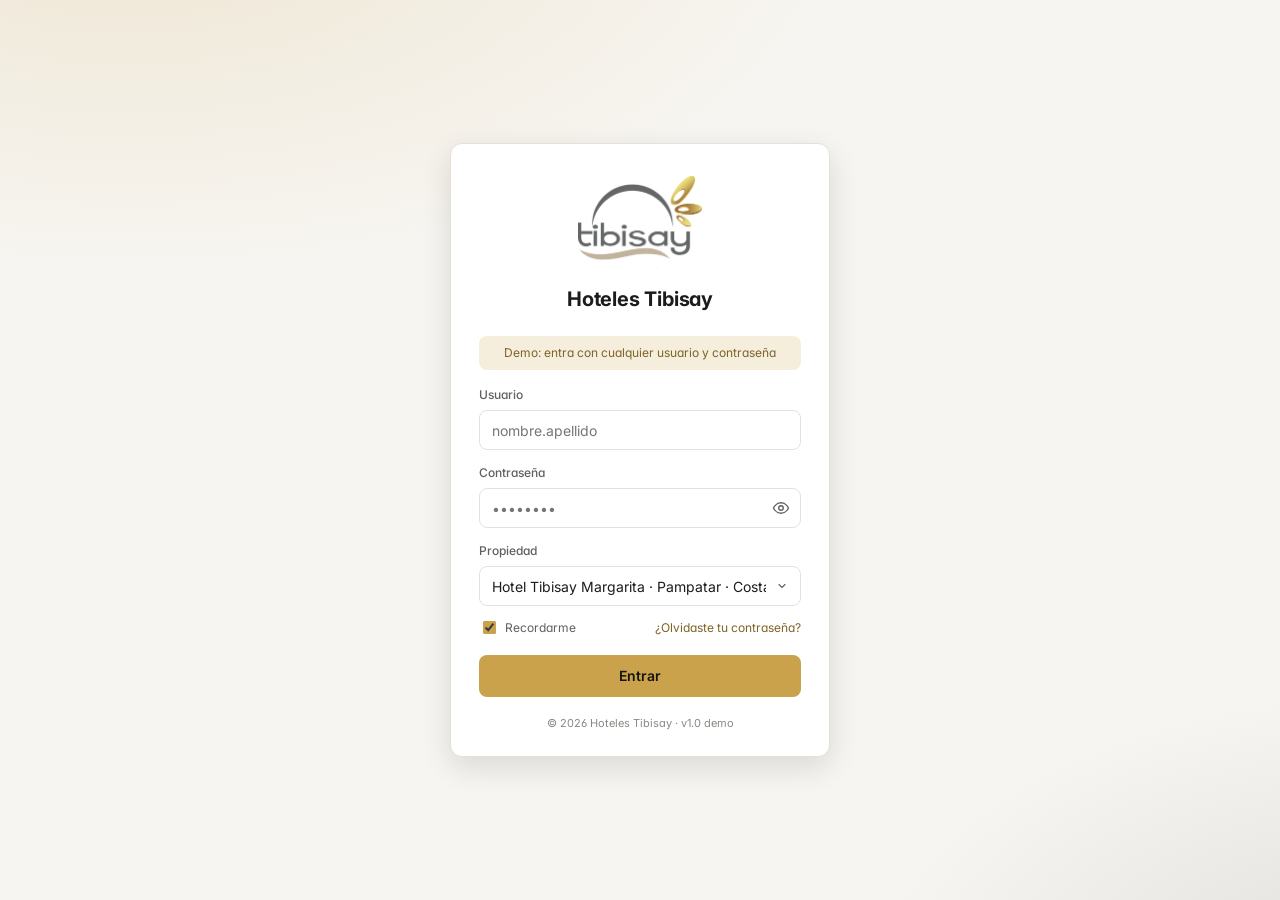
==== commit 84dde0b9: "Pulido: quitar subtítulos descriptivos y ajustar el logo del sidebar Co-Authored-By: Claude Opus 5.5" ====
--- a/crm.html
+++ b/crm.html
@@ -17,7 +17,6 @@
   <div>
     <div class="crumbs"><a href="dashboard.html">Inicio</a> / CRM &amp; Huéspedes</div>
     <h1>CRM &amp; Huéspedes <span class="scope-pill" data-prop-name></span></h1>
-    <p>¿Qué oportunidades y huéspedes necesitan seguimiento hoy?</p>
   </div>
   <div class="actions">
     <a class="btn btn-ghost" href="#" data-toast="Nuevo huésped (demo)" data-icon="plus">Nuevo huésped</a>
@@ -37,7 +36,6 @@
   <!-- ============ PIPELINE ============ -->
   <div class="tab-panel active" data-panel="eventos">
     <div class="card-b">
-      <p class="small muted" style="margin:0 0 12px">Cada solicitud de WhatsApp se vuelve una cotización y avanza por etapas. Clic en una tarjeta para ver cotización y conversación.</p>
       <div class="kanban" id="pipeline"></div>
     </div>
   </div>
@@ -70,14 +68,14 @@
         <div class="stat"><small><span class="badge b-teal">Platino</span> 20+ noches / año</small><b>172</b><span>2 ptos por $ · upgrade garantizado · traslado · lounge</span></div>
       </div>
     </div>
-    <div class="card-h" style="border-top:1px solid var(--border)"><div><h2>Miembros</h2><p>Puntos y avance al siguiente nivel (noches de los últimos 12 meses)</p></div>
+    <div class="card-h" style="border-top:1px solid var(--border)"><div><h2>Miembros</h2></div>
       <div class="seg" id="tierSeg"><button class="active" data-v="">Todos</button><button data-v="Platino">Platino</button><button data-v="Oro">Oro</button><button data-v="Plata">Plata</button></div></div>
     <div class="table-wrap"><table class="table" data-searchable id="memberTable">
       <thead><tr><th>Miembro</th><th>Nivel</th><th class="num">Puntos</th><th style="min-width:190px">Avance al siguiente nivel</th><th class="num">Ptos. por vencer</th></tr></thead>
       <tbody></tbody>
     </table></div>
     <details class="acc flat">
-      <summary><span class="grow">Campañas <span class="muted">· segmentadas por nivel e historial</span></span></summary>
+      <summary><span class="grow">Campañas</span></summary>
       <div class="table-wrap"><table class="table" data-searchable>
         <thead><tr><th>Campaña</th><th>Segmento</th><th>Canal</th><th class="num">Enviados</th><th class="num">Apertura</th><th class="num">Reservas</th><th class="num">Ingreso</th><th>Estado</th></tr></thead>
         <tbody>
@@ -265,7 +263,7 @@
       '<div class="row" style="margin-bottom:12px"><input class="input input-sm" id="noteIn" placeholder="Agregar nota para el equipo…"><button class="btn btn-ghost btn-sm" id="noteAdd">Guardar</button></div>' +
       '<ul class="tline" id="p360Tl">' + ev.map(function (e) { return '<li class="' + e.c + '"><b>' + e.t + "</b><small>" + e.d + " · " + e.s + "</small></li>"; }).join("") + "</ul>" +
       '<details class="acc flat mt"><summary><span class="grow">Contacto</span></summary><div class="acc-b"><dl class="dl"><dt>Teléfono</dt><dd>' + g.tel + "</dd><dt>Correo</dt><dd>" + g.mail + "</dd><dt>Ciudad</dt><dd>" + g.c + "</dd><dt>Cumpleaños</dt><dd>" + g.cumple + "</dd><dt>Idioma</dt><dd>" + g.idioma + "</dd><dt>Canal preferido</dt><dd>" + g.canal + "</dd>" + (g.socio !== "—" ? "<dt>N.º socio</dt><dd>" + g.socio + "</dd>" : "") + "</dl></div></details>" +
-      '<details class="acc flat"><summary><span class="grow">Preferencias <span class="muted">· ' + g.pref.length + " · se envían al PMS</span></span></summary>" + '<div class="acc-b">' + '<ul class="tl">' + g.pref.map(function (x) { return "<li><div>" + App.icon("check") + " " + x + "</div></li>"; }).join("") + "</ul></div></details>" +
+      '<details class="acc flat"><summary><span class="grow">Preferencias <span class="muted">· ' + g.pref.length + "</span></span></summary>" + '<div class="acc-b">' + '<ul class="tl">' + g.pref.map(function (x) { return "<li><div>" + App.icon("check") + " " + x + "</div></li>"; }).join("") + "</ul></div></details>" +
       '<details class="acc flat" style="border-bottom-width:1px"><summary><span class="grow">Consumos por área <span class="muted">· ' + $(sum) + "</span></span></summary>" + '<div class="acc-b">' + g.con.map(function (c) { var p = Math.round(c[1] / sum * 100); return '<div style="margin-bottom:10px"><div class="between small"><span>' + c[0] + "</span><b>" + $(c[1]) + '</b></div><div class="progress"><span style="width:' + p + '%"></span></div></div>'; }).join("") + "</div></details>";
     App.more(document.getElementById("p360Tl"), 5);
   }
@@ -439,13 +437,13 @@
     e.preventDefault();
     var p = App.prop();
     App.wizard({
-      title: "Nueva cotización", sub: "Solo lo esencial: el detalle se completa en el borrador",
+      title: "Nueva cotización",
       steps: [{ t: "Datos", html: function () {
         return '<div class="field"><label>Cliente o empresa</label><input class="input" id="nqCli" value="Asociación Hotelera de Nueva Esparta"></div>' +
           '<div class="grid g-2" style="gap:0 12px"><div class="field"><label>Tipo de evento</label><select class="select" id="nqTipo">' + TIPOS.map(function (t) { return "<option>" + t + "</option>"; }).join("") + '</select></div>' +
           '<div class="field"><label>Propiedad</label><select class="select" id="nqSede">' + TIBISAY.propiedades.map(function (h) { return '<option value="' + h.id + '"' + (h.id === (p === "todas" ? "margarita" : p) ? " selected" : "") + ">" + h.nombre + "</option>"; }).join("") + "</select></div>" +
           '<div class="field"><label>Fecha</label><input class="input" type="date" id="nqFecha" value="2026-11-20"></div><div class="field"><label>Invitados</label><input class="input" type="number" id="nqPax" value="120" min="1"></div></div>' +
-          '<p class="small muted" style="margin:0">Se crea en <b>Borrador</b> con el salón y el menú sugeridos para esa cantidad de invitados.</p>';
+          '';
       }, read: function (el, st) { st.cli = el.querySelector("#nqCli").value || "Cliente nuevo"; st.tipo = el.querySelector("#nqTipo").value; st.sede = el.querySelector("#nqSede").value; st.fecha = el.querySelector("#nqFecha").value; st.pax = Math.max(1, +el.querySelector("#nqPax").value || 50); } }],
       done: { label: "Crear borrador", toast: function (st) { return "Cotización creada en borrador para " + st.cli + " (demo)"; }, fn: function (st) {
         var f = st.fecha.split("-"), n = 437 + Q.filter(function (x) { return x.nuevo; }).length;
--- a/css/app.css
+++ b/css/app.css
@@ -139,11 +139,9 @@
   display: flex; flex-direction: column;
   transition: width .2s ease, transform .2s ease;
 }
-.sb-brand { height: var(--top-h); display: flex; align-items: center; gap: 12px; padding: 0 16px; border-bottom: 1px solid rgba(255, 255, 255, .08); overflow: hidden; }
-.sb-logo { flex-shrink: 0; height: 44px; padding: 4px 8px; border-radius: var(--r); background: var(--cream); display: grid; place-items: center; box-shadow: inset 0 0 0 1px rgba(192, 176, 144, .45); }
-.sb-logo img { height: 36px; width: auto; display: block; }
-.sb-brand b { display: block; color: var(--on-dark); font-size: 13px; letter-spacing: .02em; }
-.sb-brand small { display: block; font-size: 11px; color: rgba(244, 241, 234, .55); }
+.sb-brand { height: var(--top-h); display: flex; align-items: center; justify-content: center; padding: 0 14px; border-bottom: 1px solid rgba(255, 255, 255, .08); overflow: hidden; }
+.sb-logo { height: 54px; padding: 3px 22px; border-radius: 10px; background: var(--cream); display: flex; align-items: center; justify-content: center; border: 1px solid rgba(192, 176, 144, .35); }
+.sb-logo img { height: 48px; width: auto; max-width: 100%; object-fit: contain; display: block; }
 .sb-nav { flex: 1; overflow-y: auto; overflow-x: hidden; padding: 14px 10px; }
 .sb-label { font-size: 10px; font-weight: 600; letter-spacing: .12em; text-transform: uppercase; color: rgba(255, 255, 255, .38); padding: 14px 12px 6px; white-space: nowrap; }
 .sb-link {
@@ -165,8 +163,8 @@
 body.sb-min .main-wrap { margin-left: var(--sb-w-min); }
 body.sb-min .sb-text, body.sb-min .sb-label, body.sb-min .sb-count { display: none; }
 body.sb-min .sb-brand { justify-content: center; padding: 0; }
-body.sb-min .sb-logo { width: 48px; height: 40px; padding: 3px; }
-body.sb-min .sb-logo img { width: 100%; height: auto; }
+body.sb-min .sb-logo { width: 50px; height: 42px; padding: 4px; border-radius: 8px; }
+body.sb-min .sb-logo img { width: 100%; height: 100%; }
 body.sb-min .sb-link { justify-content: center; padding: 0; }
 body.sb-min .sb-collapse .ico { transform: rotate(180deg); }
 
